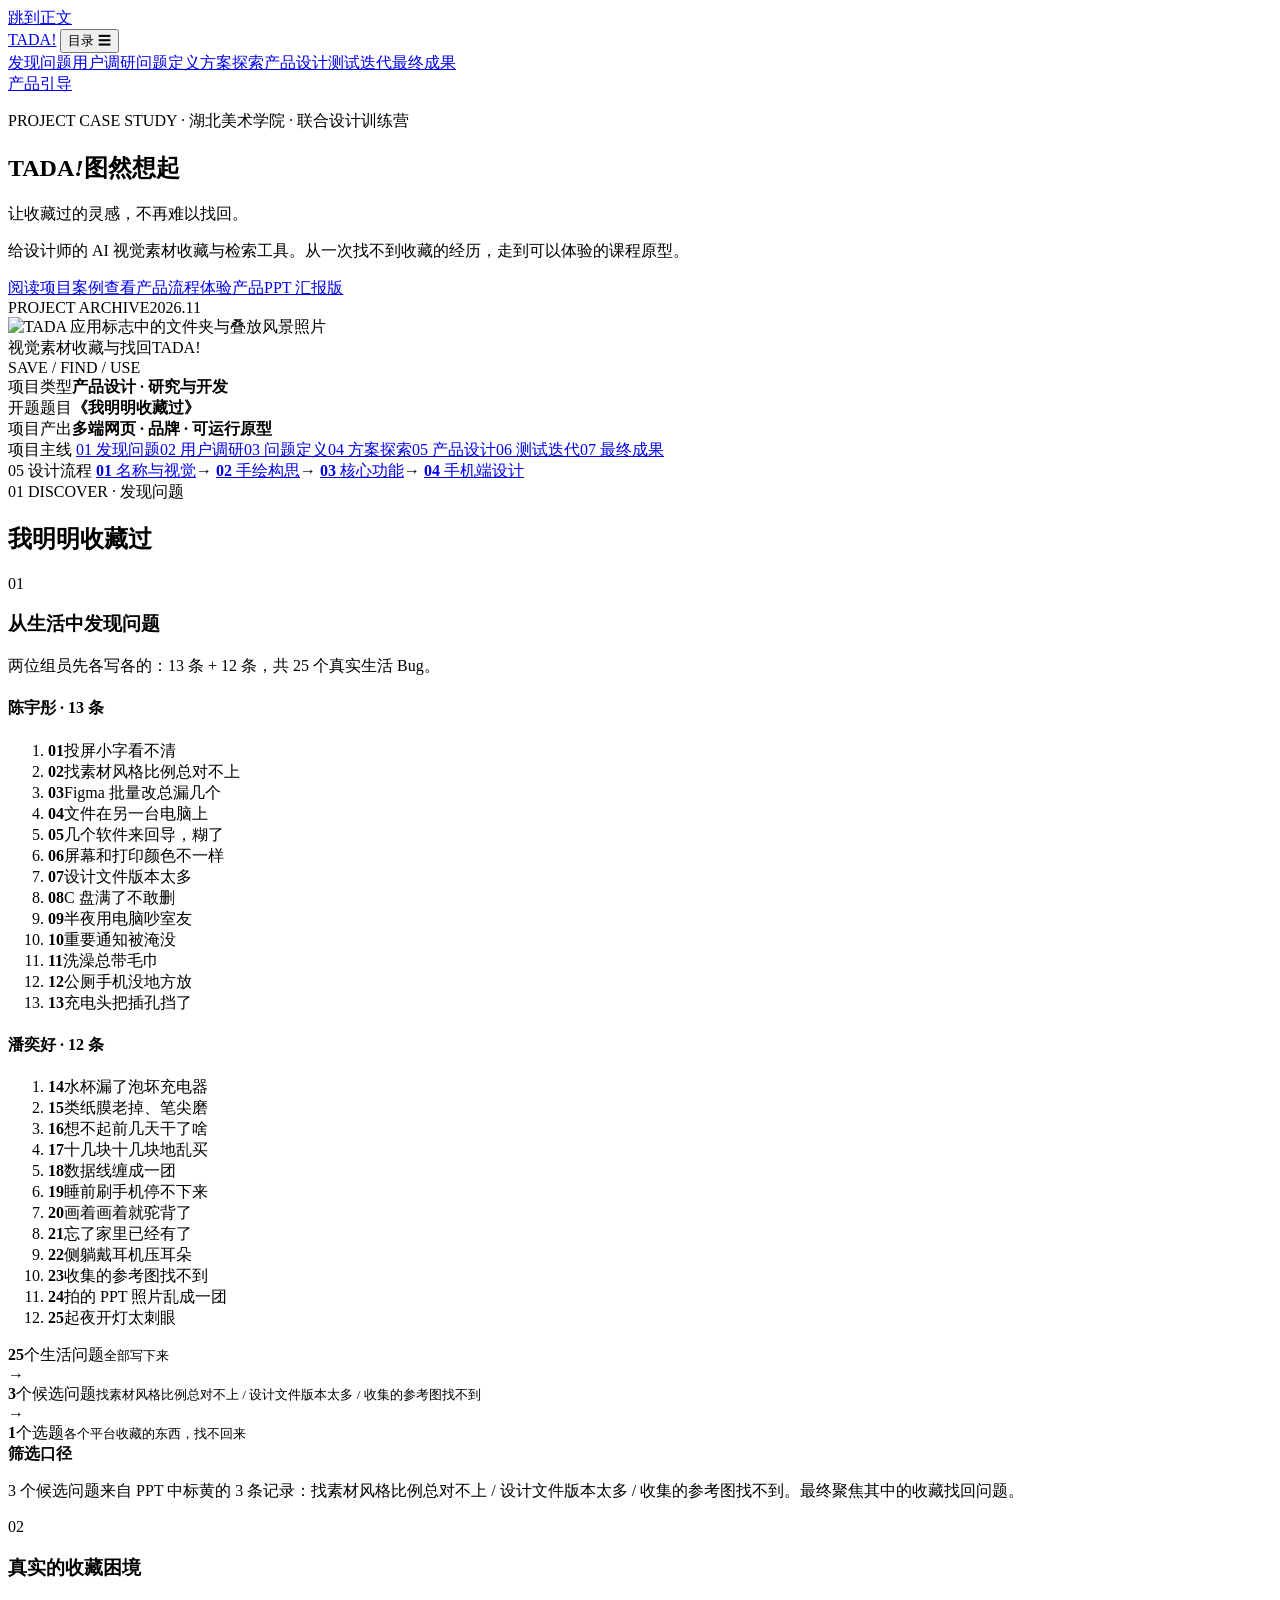
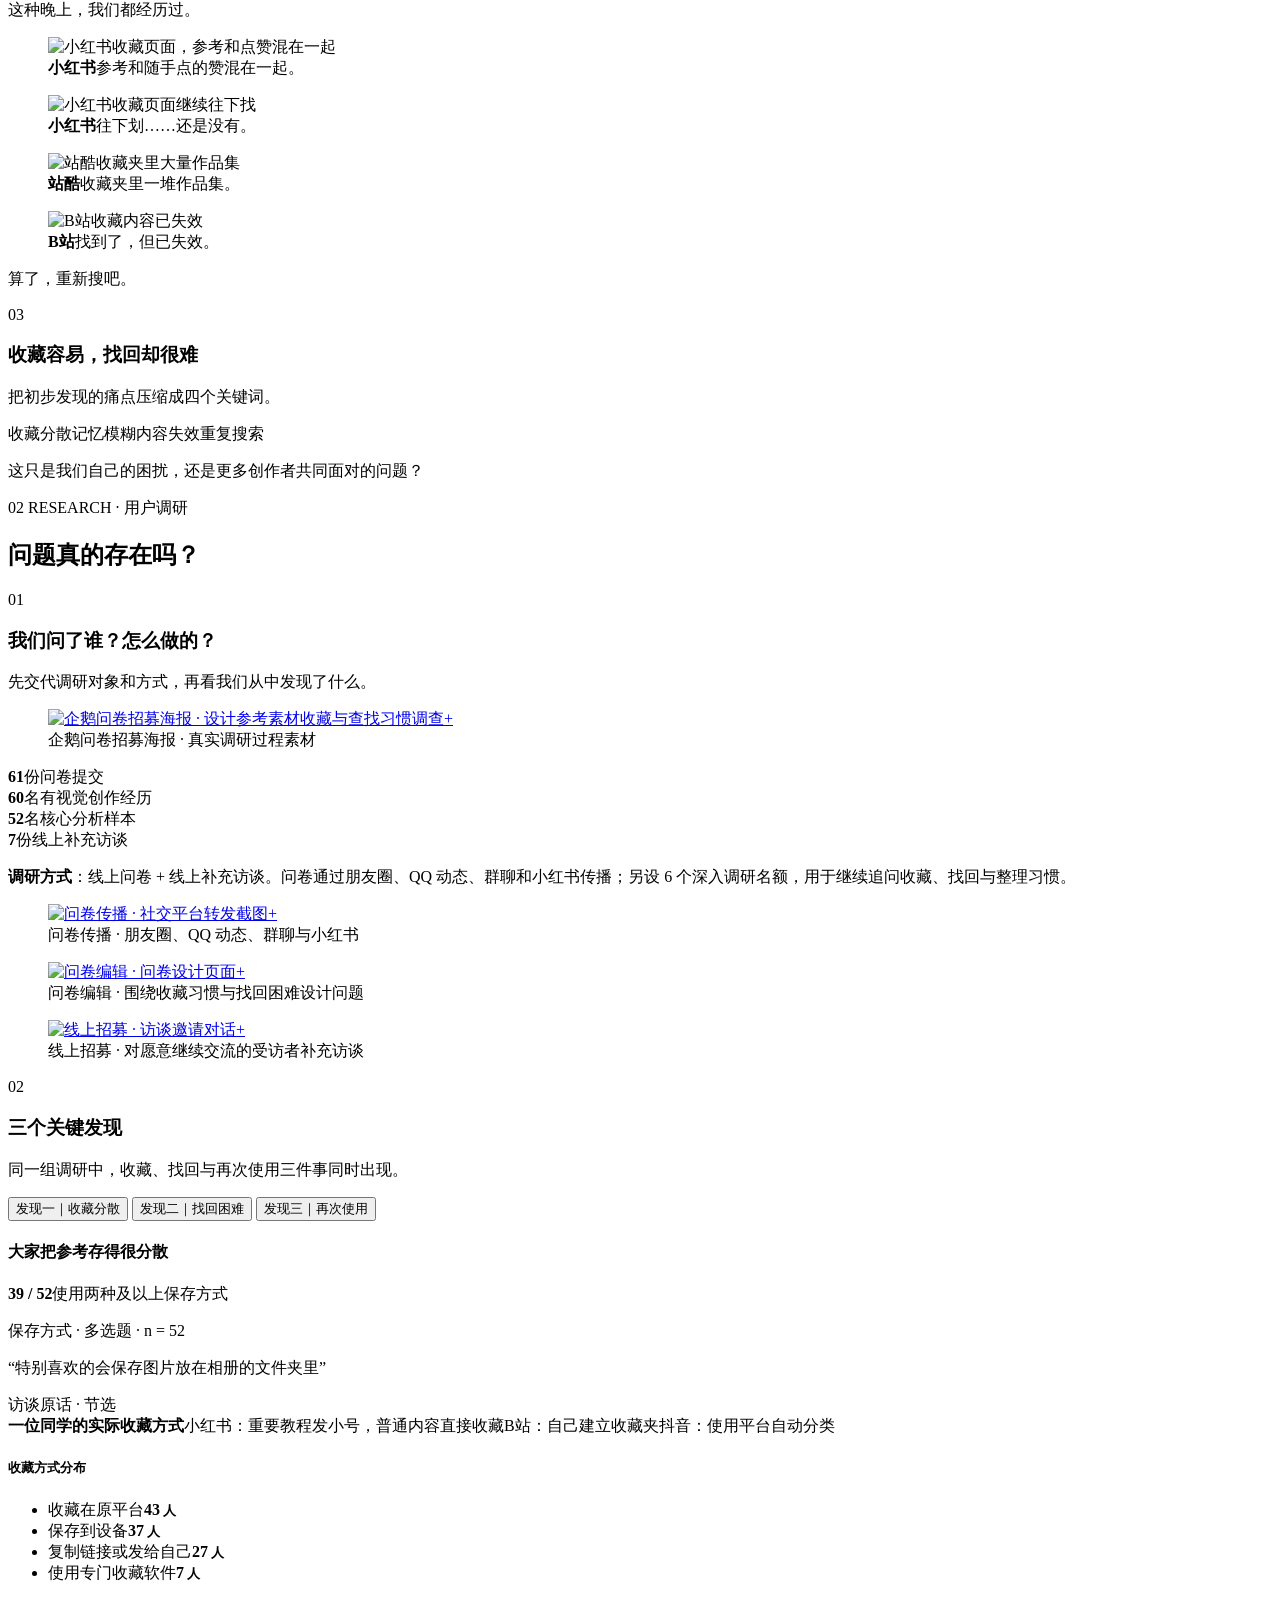
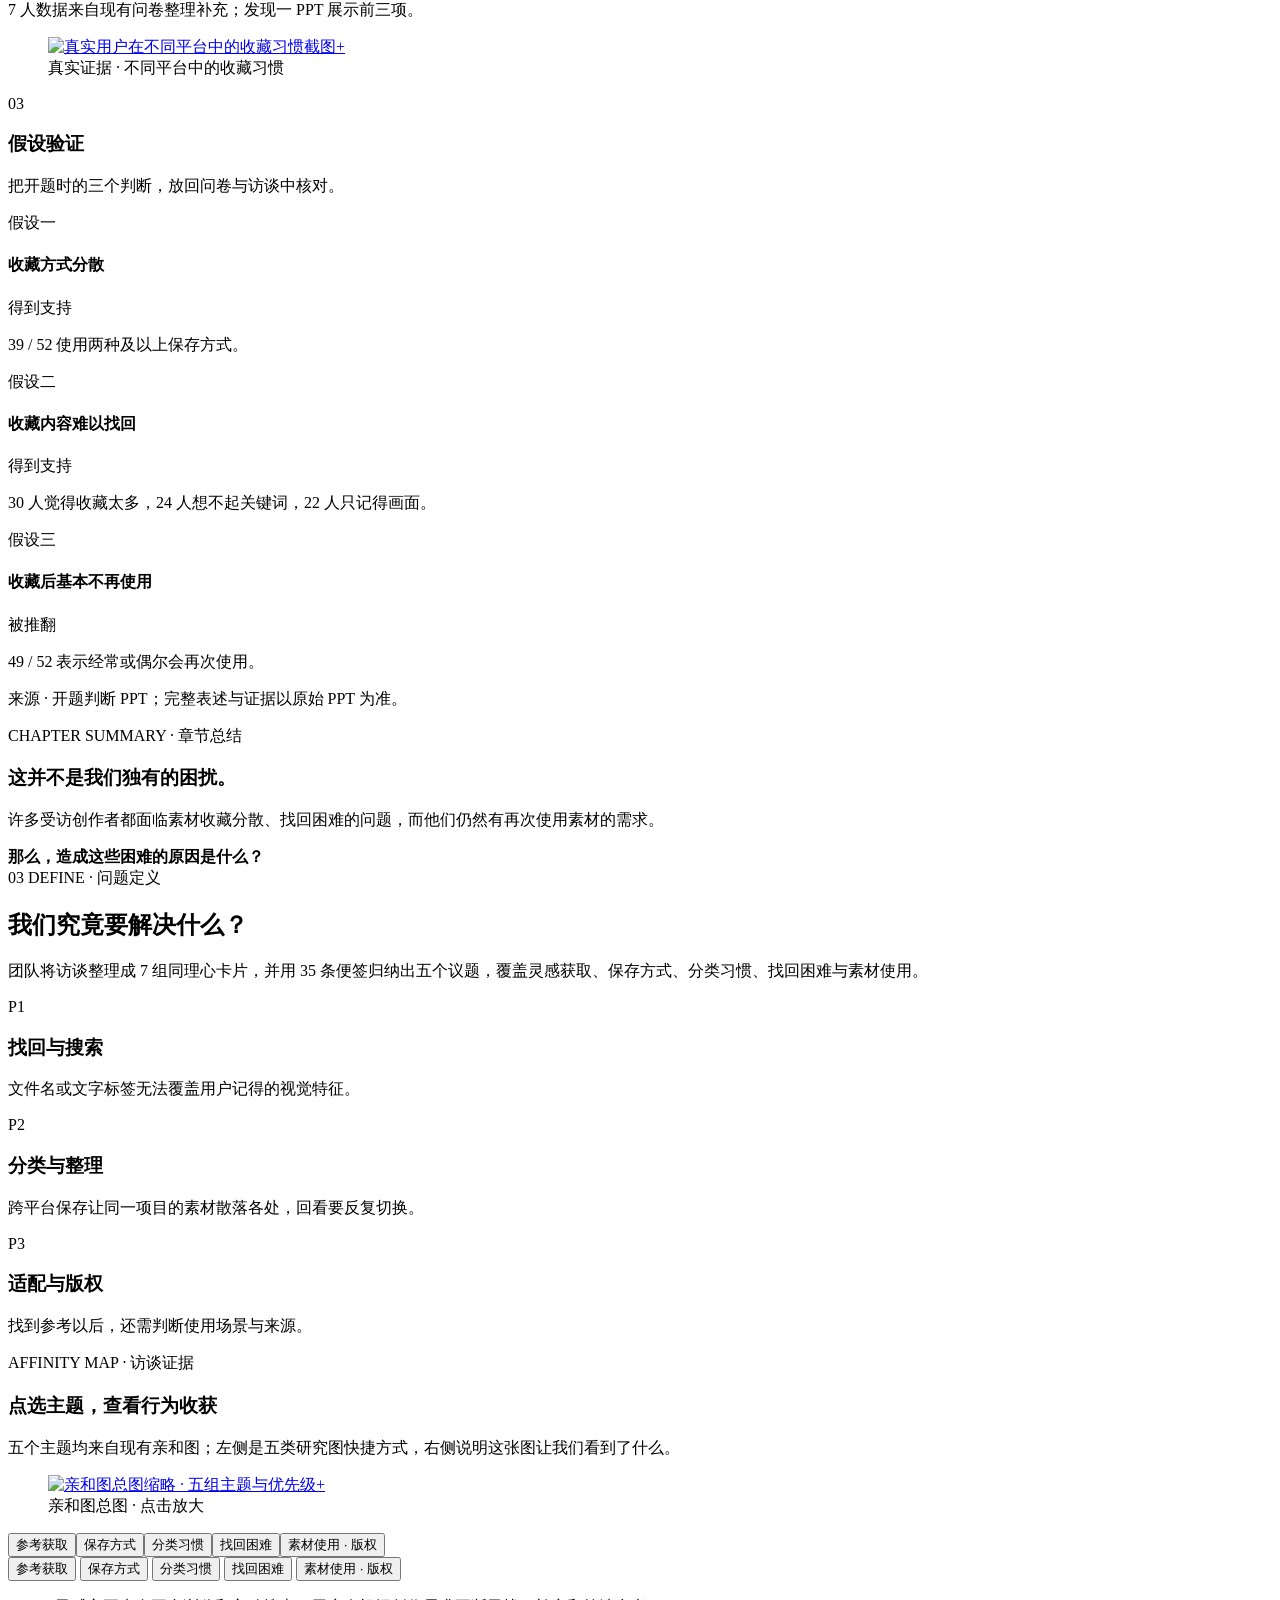
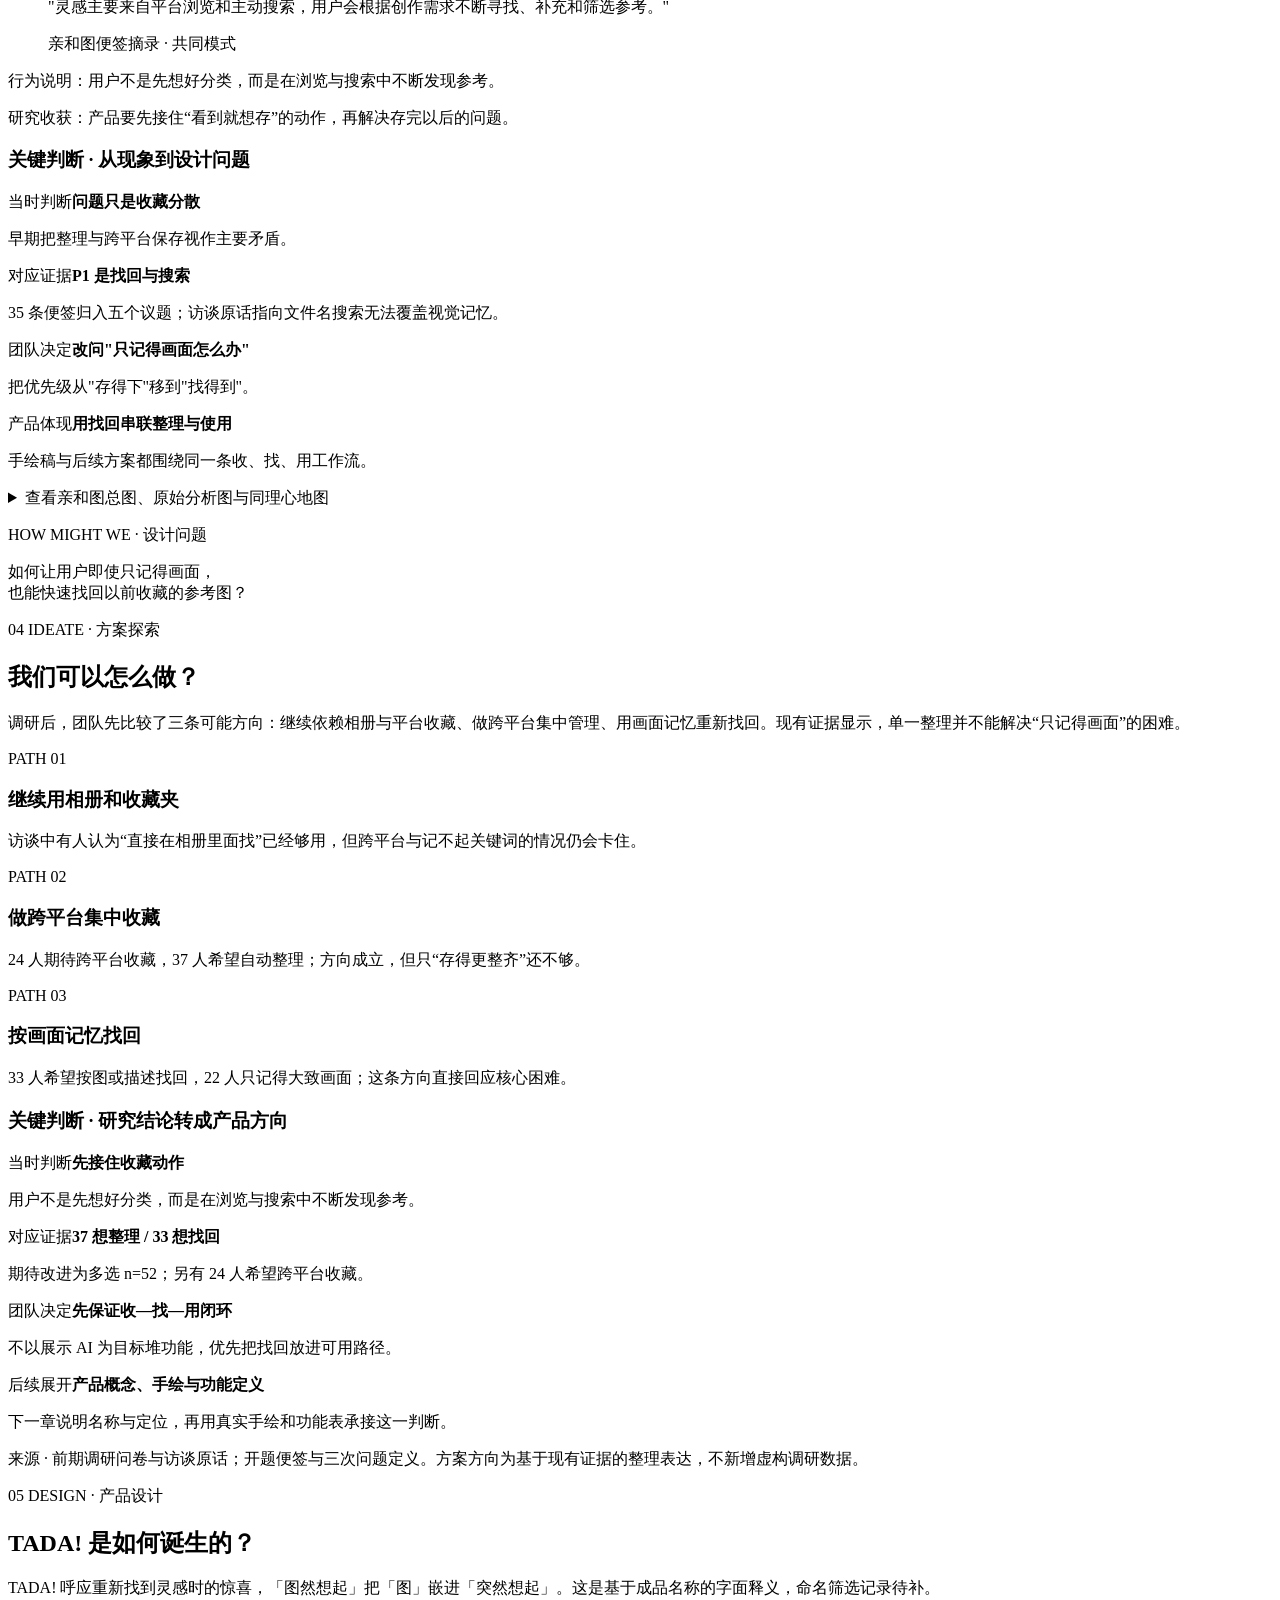
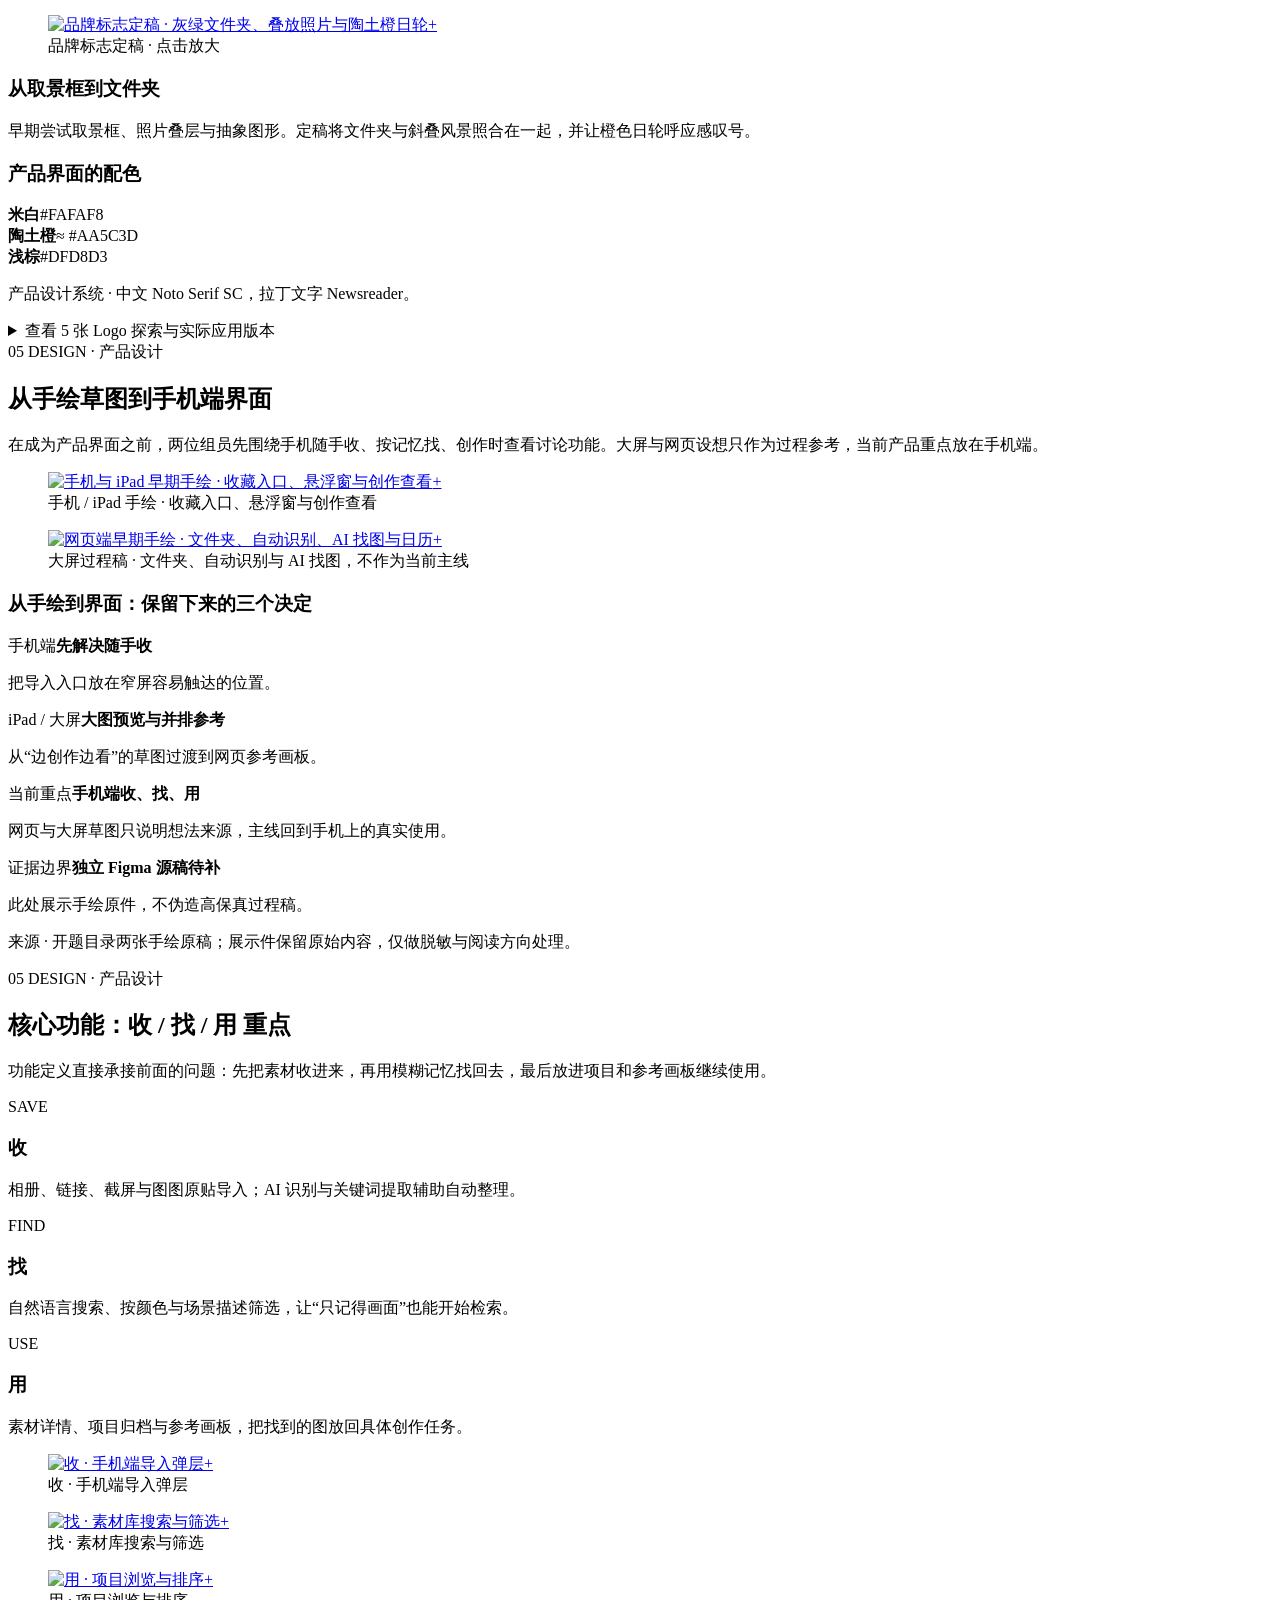
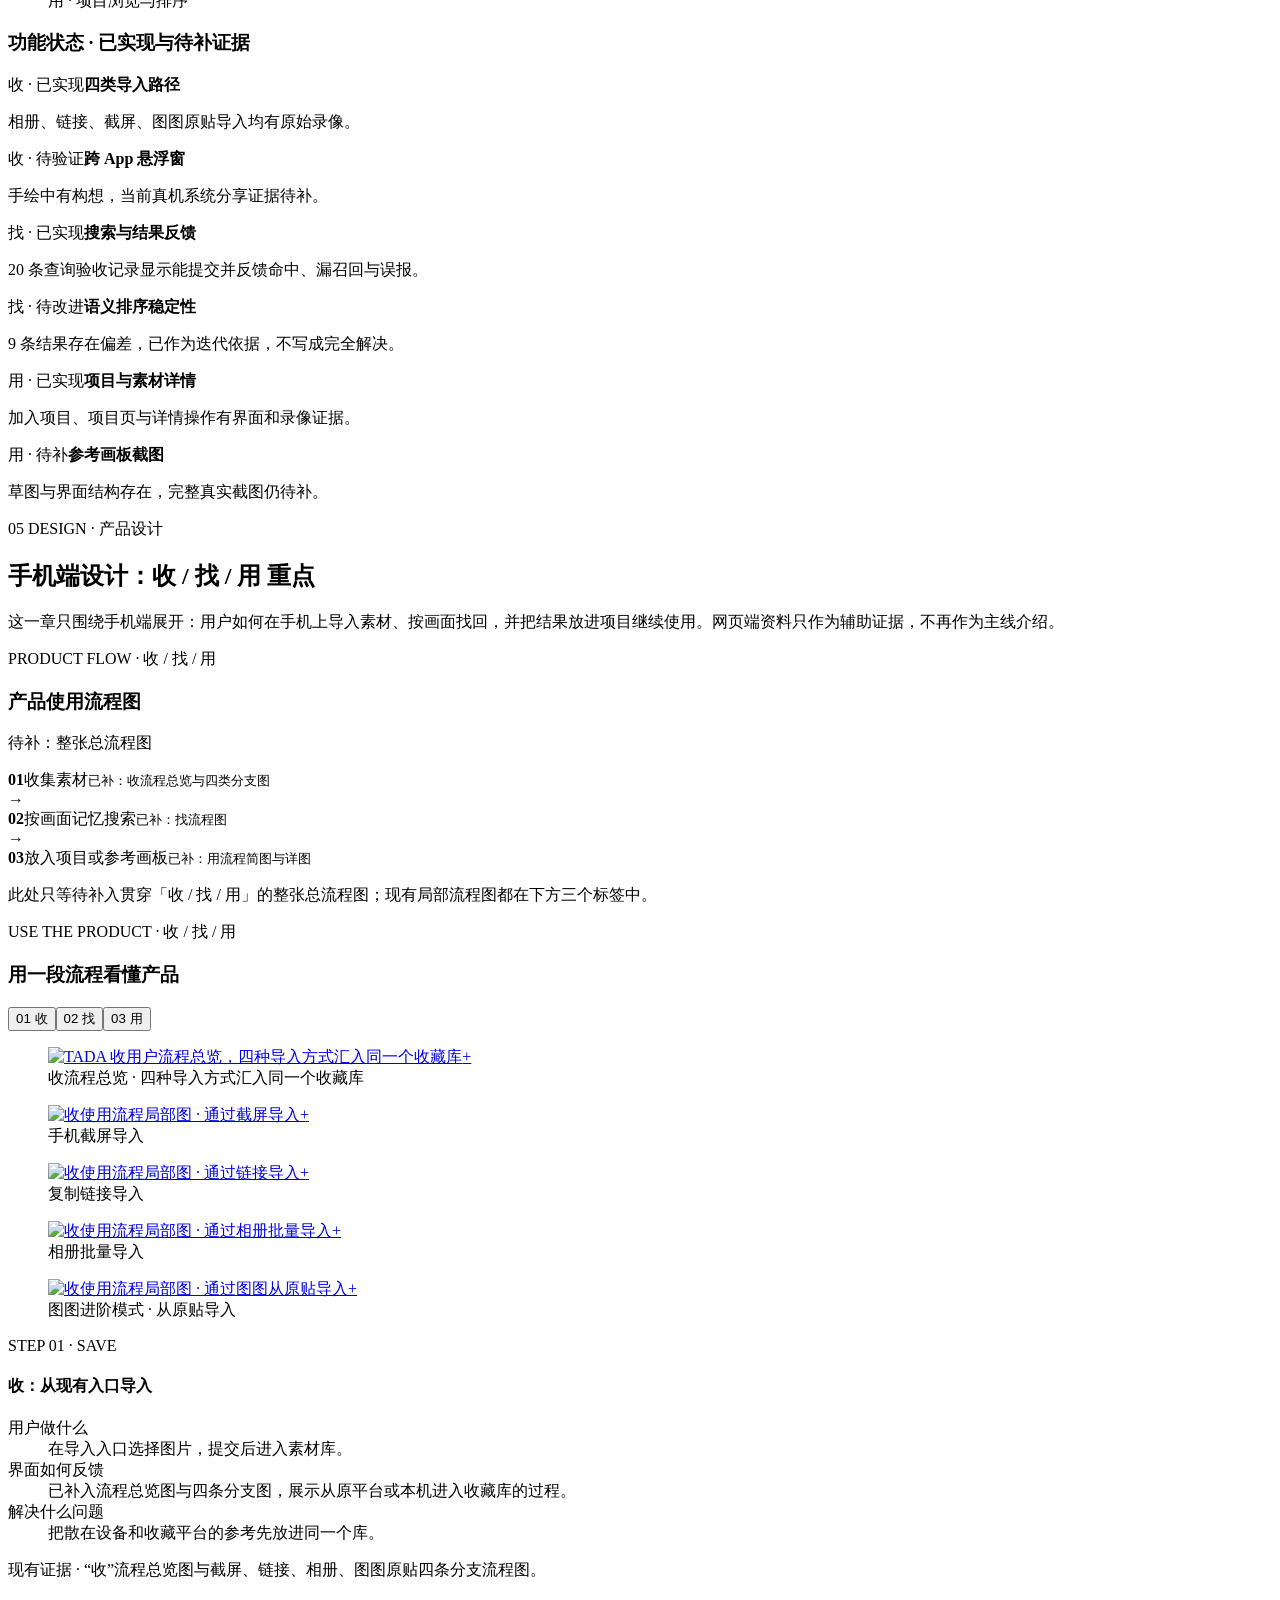
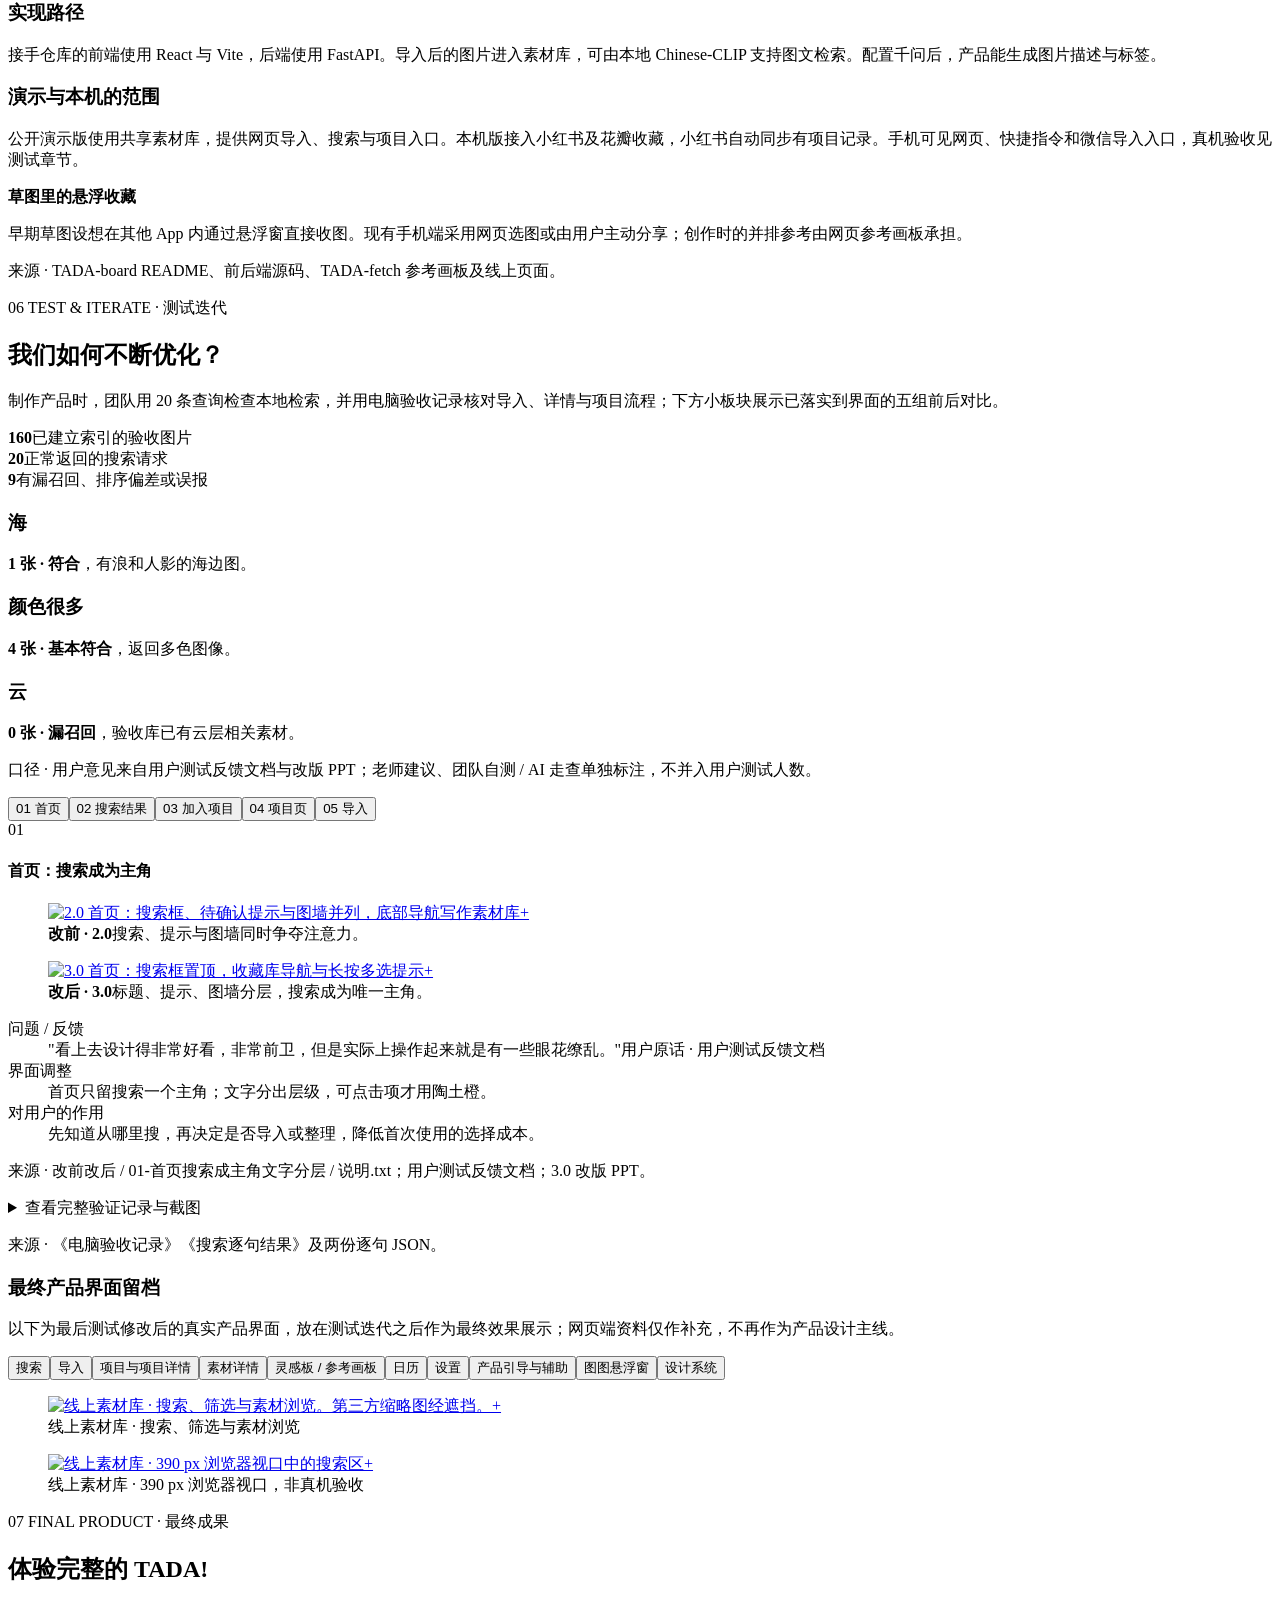
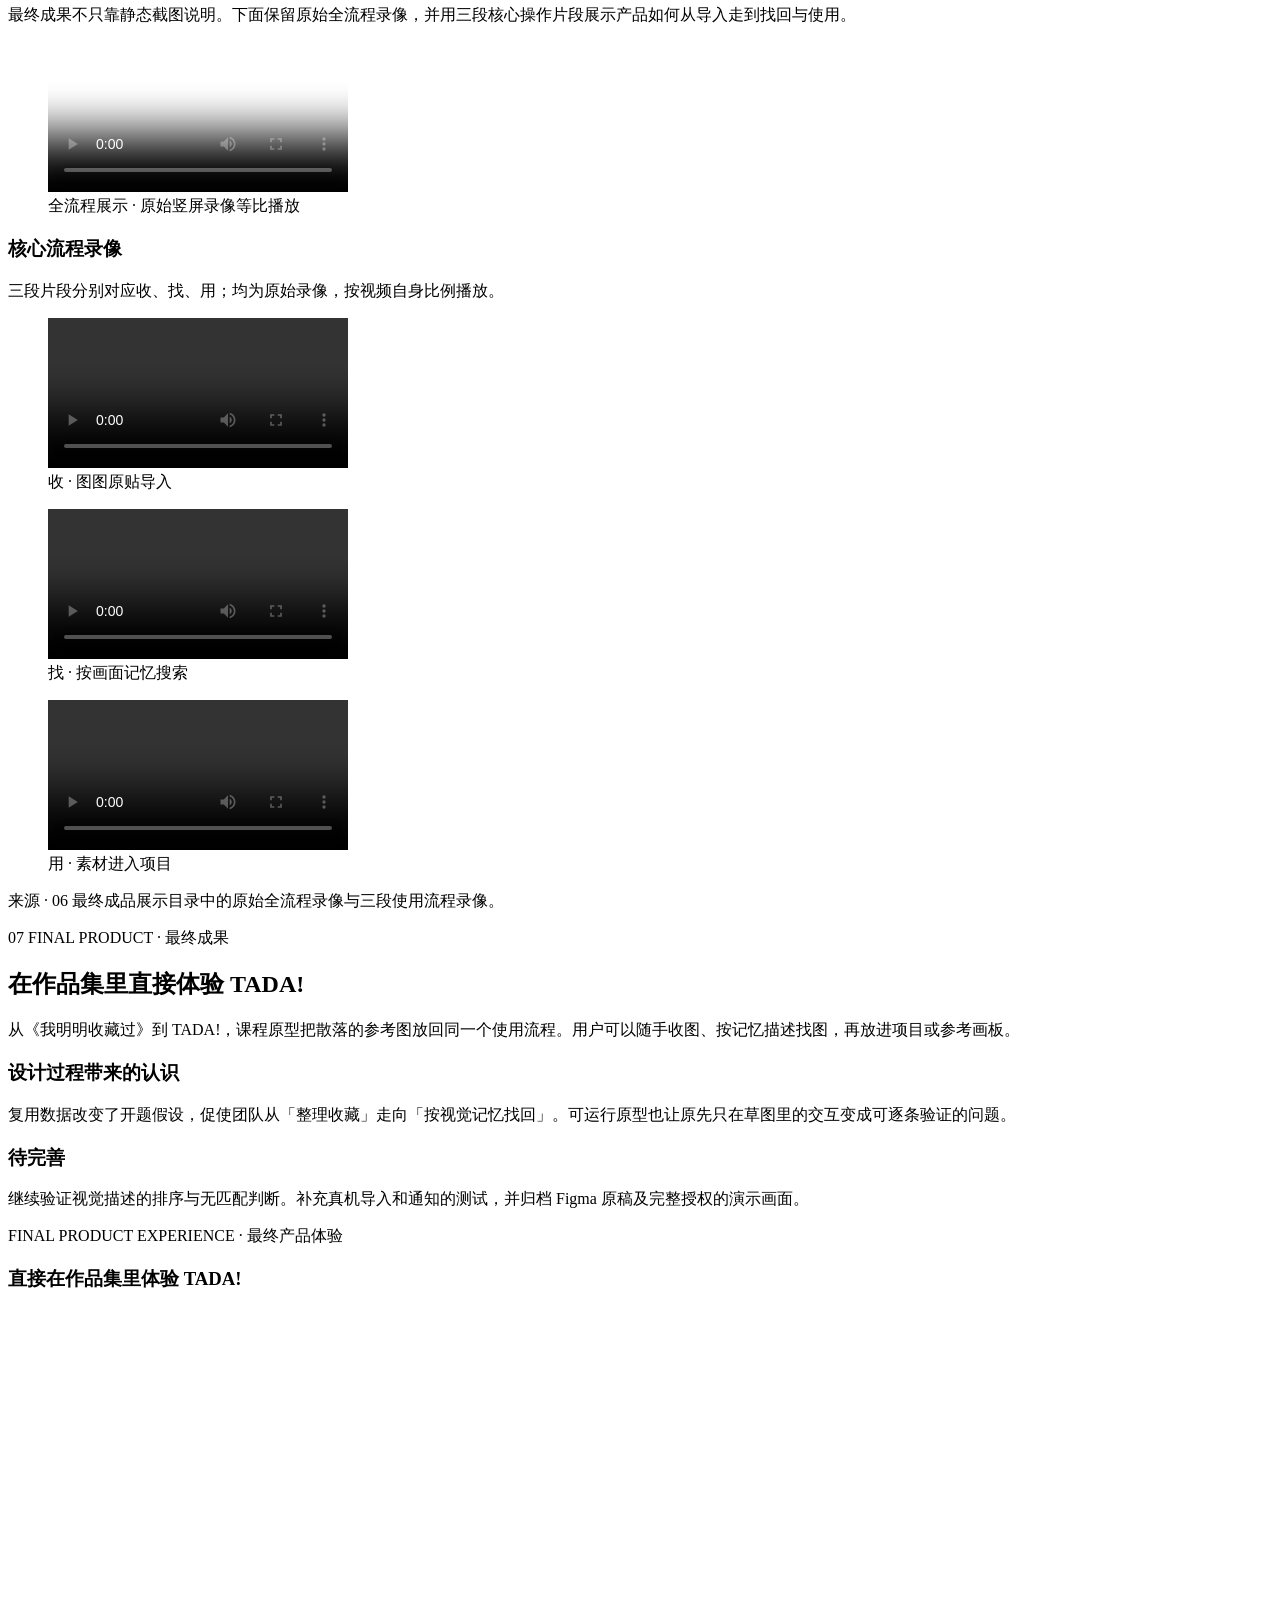
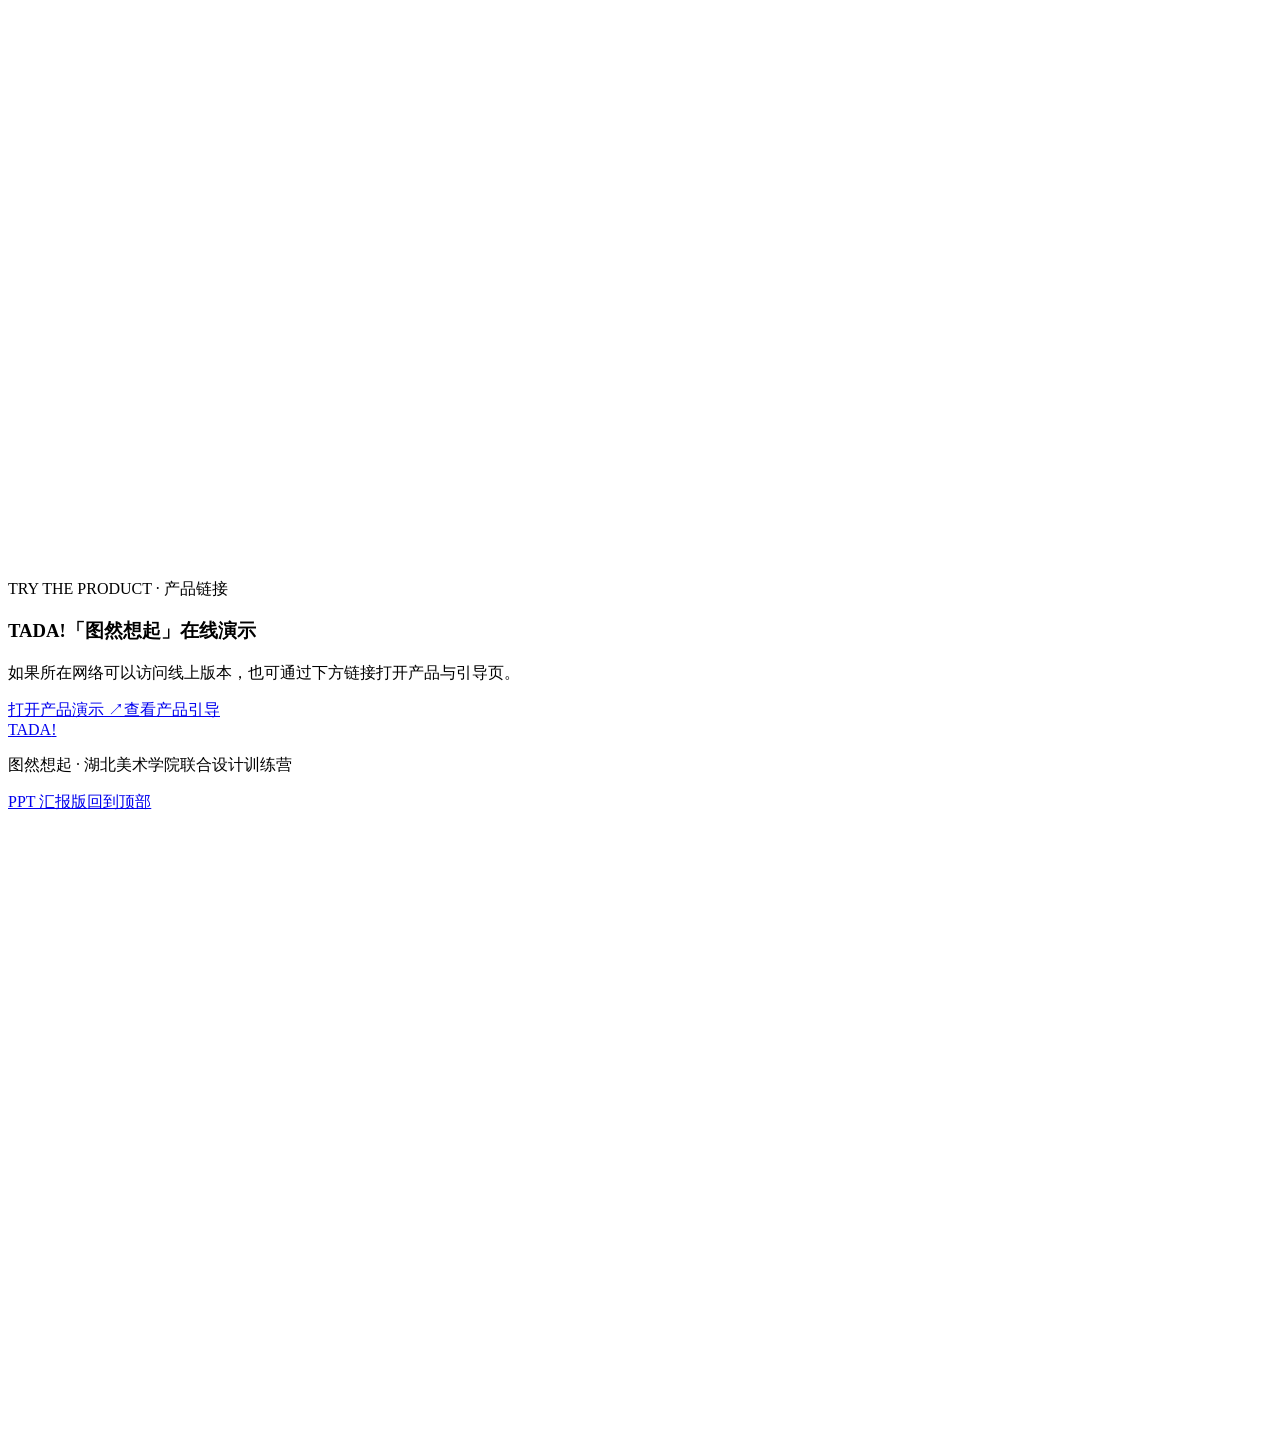
==== portfolio/index.html @ ae5650b1 "Add portfolio/index.html" ====
<!doctype html>
<html lang="zh-CN">
<head>
  <meta charset="utf-8">
  <meta name="viewport" content="width=device-width, initial-scale=1">
  <meta name="description" content="湖北美术学院联合设计训练营 TADA! 图然想起项目作品集。">
  <title>TADA! 图然想起 · 项目作品集</title>
  <link rel="icon" href="assets/design/brand-symbol.webp" type="image/webp">
  <link rel="stylesheet" href="style.css">
  <script src="app.js" defer></script>
</head>
<body id="top">
  <a class="skip" href="#main">跳到正文</a>
  <header class="site-header">
    <div class="header-inner">
      <a class="wordmark" href="#top" aria-label="TADA! 图然想起 首页">TADA<span>!</span></a>
      <button class="menu-button enhanced" aria-expanded="false" aria-controls="site-nav" type="button">目录 <span aria-hidden="true">☰</span></button>
      <nav class="site-nav" id="site-nav" aria-label="章节导航">
        <a href="#problem">发现问题</a><a href="#research">用户调研</a><a href="#definition">问题定义</a><a href="#solution">方案探索</a><a href="#brand">产品设计</a><a href="#testing">测试迭代</a><a href="#demo">最终成果</a>
      </nav>
      <a class="header-out" href="https://shoucang.165-22-254-236.sslip.io/intro" target="_blank" rel="noopener">产品引导</a>
    </div>
    <div class="read-progress" aria-hidden="true"></div>
  </header>
  <main id="main" tabindex="-1">
    <section class="hero wrap" aria-labelledby="hero-title">
      <div class="hero-copy">
        <p class="eyebrow"><span></span> PROJECT CASE STUDY · 湖北美术学院 · 联合设计训练营</p>
        <h1 id="hero-title"><span lang="en">TADA<i>!</i></span><span class="hero-zh">图然想起</span></h1>
        <p class="hero-line">让收藏过的灵感，不再难以找回。</p>
        <p class="hero-desc">给设计师的 AI 视觉素材收藏与检索工具。从一次找不到收藏的经历，走到可以体验的课程原型。</p>
        <div class="actions"><a class="button primary" href="#problem">阅读项目案例</a><a class="button outline" href="#implementation">查看产品流程</a><a class="button outline" href="#outcome">体验产品</a><a class="button outline" href="presentation.html">PPT 汇报版</a></div>
      </div>
      <div class="hero-art">
        <div class="art-top"><span>PROJECT ARCHIVE</span><span>2026.11</span></div>
        <div class="art-grid" aria-hidden="true"></div>
        <div class="print print-back" aria-hidden="true"></div>
        <div class="print print-front">
          <img src="assets/design/brand-symbol.webp" alt="TADA 应用标志中的文件夹与叠放风景照片" width="525" height="520" fetchpriority="high">
          <div class="print-caption"><span>视觉素材收藏与找回</span><span lang="en">TADA!</span></div>
        </div>
        <div class="art-bottom"><span lang="en">SAVE / FIND / USE</span></div>
      </div>
    </section>
    <div class="project-strip wrap" aria-label="项目概览">
      <div><span>项目类型</span><b>产品设计 · 研究与开发</b></div>
      <div><span>开题题目</span><b>《我明明收藏过》</b></div>
      <div><span>项目产出</span><b>多端网页 · 品牌 · <span class="keep-together">可运行原型</span></b></div>
    </div>
    <nav class="process-map wrap" aria-label="设计过程线索">
      <span>项目主线</span>
      <a href="#problem">01 发现问题</a><a href="#research">02 用户调研</a><a href="#definition">03 问题定义</a><a href="#solution">04 方案探索</a><a href="#brand">05 产品设计</a><a href="#testing">06 测试迭代</a><a href="#demo">07 最终成果</a>
    </nav>

    <nav class="design-subnav" id="design-subnav" aria-label="产品设计内部流程">
      <span class="design-subnav-title">05 设计流程</span>
      <a href="#brand" data-design-step="brand"><b>01</b> 名称与视觉</a><span class="design-arrow" aria-hidden="true">→</span>
      <a href="#sketches" data-design-step="sketches"><b>02</b> 手绘构思</a><span class="design-arrow" aria-hidden="true">→</span>
      <a href="#features" data-design-step="features" class="is-key"><b>03</b> 核心功能</a><span class="design-arrow" aria-hidden="true">→</span>
      <a href="#implementation" data-design-step="implementation" class="is-key"><b>04</b> 手机端设计</a>
    </nav>

    <section class="case-section wrap" id="problem">
      <header class="section-lead"><div class="chapter"><span>01</span> DISCOVER · 发现问题</div><h2>我明明收藏过</h2></header>

      <div class="problem-block">
        <div class="problem-block-head"><span>01</span><div><h3>从生活中发现问题</h3><p>两位组员先各写各的：13 条 + 12 条，共 25 个真实生活 Bug。</p></div></div>
        <div class="bug-note-groups">
          <div class="bug-note-column">
            <h4>陈宇彤 · 13 条</h4>
            <ol>
              <li><b>01</b><span>投屏小字看不清</span></li>
              <li class="is-marked"><b>02</b><span>找素材风格比例总对不上</span></li>
              <li><b>03</b><span>Figma 批量改总漏几个</span></li>
              <li><b>04</b><span>文件在另一台电脑上</span></li>
              <li><b>05</b><span>几个软件来回导，糊了</span></li>
              <li><b>06</b><span>屏幕和打印颜色不一样</span></li>
              <li class="is-marked"><b>07</b><span>设计文件版本太多</span></li>
              <li><b>08</b><span>C 盘满了不敢删</span></li>
              <li><b>09</b><span>半夜用电脑吵室友</span></li>
              <li><b>10</b><span>重要通知被淹没</span></li>
              <li><b>11</b><span>洗澡总带毛巾</span></li>
              <li><b>12</b><span>公厕手机没地方放</span></li>
              <li><b>13</b><span>充电头把插孔挡了</span></li>
            </ol>
          </div>
          <div class="bug-note-column">
            <h4>潘奕好 · 12 条</h4>
            <ol>
              <li><b>14</b><span>水杯漏了泡坏充电器</span></li>
              <li><b>15</b><span>类纸膜老掉、笔尖磨</span></li>
              <li><b>16</b><span>想不起前几天干了啥</span></li>
              <li><b>17</b><span>十几块十几块地乱买</span></li>
              <li><b>18</b><span>数据线缠成一团</span></li>
              <li><b>19</b><span>睡前刷手机停不下来</span></li>
              <li><b>20</b><span>画着画着就驼背了</span></li>
              <li><b>21</b><span>忘了家里已经有了</span></li>
              <li><b>22</b><span>侧躺戴耳机压耳朵</span></li>
              <li class="is-marked"><b>23</b><span>收集的参考图找不到</span></li>
              <li><b>24</b><span>拍的 PPT 照片乱成一团</span></li>
              <li><b>25</b><span>起夜开灯太刺眼</span></li>
            </ol>
          </div>
        </div>
        <div class="funnel-flow" role="img" aria-label="从25个生活问题，筛到3个候选问题，再聚焦1个选题">
          <div class="funnel-step"><b>25</b><span>个生活问题</span><small>全部写下来</small></div>
          <span class="funnel-arrow" aria-hidden="true">→</span>
          <div class="funnel-step"><b>3</b><span>个候选问题</span><small>找素材风格比例总对不上 / 设计文件版本太多 / 收集的参考图找不到</small></div>
          <span class="funnel-arrow" aria-hidden="true">→</span>
          <div class="funnel-step is-final"><b>1</b><span>个选题</span><small>各个平台收藏的东西，找不回来</small></div>
        </div>
        <div class="source-conflict"><b>筛选口径</b><p>3 个候选问题来自 PPT 中标黄的 3 条记录：找素材风格比例总对不上 / 设计文件版本太多 / 收集的参考图找不到。最终聚焦其中的收藏找回问题。</p></div>
      </div>

      <div class="problem-block">
        <div class="problem-block-head"><span>02</span><div><h3>真实的收藏困境</h3><p class="block-subtitle">这种晚上，我们都经历过。</p></div></div>
        <div class="app-shots">
          <figure><img src="assets/problem/xiaohongshu-1.jpg" decoding="async" alt="小红书收藏页面，参考和点赞混在一起"><figcaption><b>小红书</b><span>参考和随手点的赞混在一起。</span></figcaption></figure>
          <figure><img src="assets/problem/xiaohongshu-2.jpg" decoding="async" alt="小红书收藏页面继续往下找"><figcaption><b>小红书</b><span>往下划……还是没有。</span></figcaption></figure>
          <figure><img src="assets/problem/zcool.jpg" decoding="async" alt="站酷收藏夹里大量作品集"><figcaption><b>站酷</b><span>收藏夹里一堆作品集。</span></figcaption></figure>
          <figure><img src="assets/problem/bilibili.jpg" decoding="async" alt="B站收藏内容已失效"><figcaption><b>B站</b><span>找到了，但已失效。</span></figcaption></figure>
        </div>
        <p class="give-up-line">算了，重新搜吧。</p>
      </div>

      <div class="problem-block">
        <div class="problem-block-head"><span>03</span><div><h3>收藏容易，找回却很难</h3><p>把初步发现的痛点压缩成四个关键词。</p></div></div>
        <div class="pain-keywords"><span>收藏分散</span><span>记忆模糊</span><span>内容失效</span><span>重复搜索</span></div>
        <p class="problem-transition">这只是我们自己的困扰，还是更多创作者共同面对的问题？</p>
      </div>
    </section>
    <section class="band" id="research">
      <div class="case-section wrap research-chapter">
        <header class="section-lead"><div class="chapter"><span>02</span> RESEARCH · 用户调研</div><h2>问题真的存在吗？</h2></header>

        <div class="research-block">
          <div class="research-block-head"><span>01</span><div><h3>我们问了谁？怎么做的？</h3><p>先交代调研对象和方式，再看我们从中发现了什么。</p></div></div>
          <div class="research-method">
            <figure class="research-poster"><a class="zoom" href="assets/research/survey-recruitment-poster.jpg" data-gallery="research-method"><img src="assets/research/survey-recruitment-poster.jpg" decoding="async" alt="企鹅问卷招募海报 · 设计参考素材收藏与查找习惯调查"><span class="zoom-mark" aria-hidden="true">+</span></a><figcaption>企鹅问卷招募海报 · 真实调研过程素材</figcaption></figure>
            <div class="research-metrics">
              <div><b>61</b><span>份问卷提交</span></div>
              <div><b>60</b><span>名有视觉创作经历</span></div>
              <div><b>52</b><span>名核心分析样本</span></div>
              <div><b>7</b><span>份线上补充访谈</span></div>
            </div>
          </div>
          <p class="method-note"><b>调研方式</b>：线上问卷 + 线上补充访谈。问卷通过朋友圈、QQ 动态、群聊和小红书传播；另设 6 个深入调研名额，用于继续追问收藏、找回与整理习惯。</p>
          <div class="process-shots grid three">
            <figure class="evidence plate"><a class="zoom" href="assets/research/survey-spread.jpg" data-gallery="research-process"><img src="assets/research/survey-spread.jpg" decoding="async" alt="问卷传播 · 社交平台转发截图"><span class="zoom-mark" aria-hidden="true">+</span></a><figcaption>问卷传播 · 朋友圈、QQ 动态、群聊与小红书</figcaption></figure>
            <figure class="evidence plate"><a class="zoom" href="assets/research/survey-edit.jpg" data-gallery="research-process"><img src="assets/research/survey-edit.jpg" decoding="async" alt="问卷编辑 · 问卷设计页面"><span class="zoom-mark" aria-hidden="true">+</span></a><figcaption>问卷编辑 · 围绕收藏习惯与找回困难设计问题</figcaption></figure>
            <figure class="evidence plate"><a class="zoom" href="assets/research/online-recruitment.jpg" data-gallery="research-process"><img src="assets/research/online-recruitment.jpg" decoding="async" alt="线上招募 · 访谈邀请对话"><span class="zoom-mark" aria-hidden="true">+</span></a><figcaption>线上招募 · 对愿意继续交流的受访者补充访谈</figcaption></figure>
          </div>
        </div>

        <div class="research-block">
          <div class="research-block-head"><span>02</span><div><h3>三个关键发现</h3><p>同一组调研中，收藏、找回与再次使用三件事同时出现。</p></div></div>
          <div class="tabs enhanced finding-tabs" data-tabs="finding" aria-label="三个关键发现">
            <button type="button" data-tab="finding1" aria-selected="true">发现一｜收藏分散</button>
            <button type="button" data-tab="finding2">发现二｜找回困难</button>
            <button type="button" data-tab="finding3">发现三｜再次使用</button>
          </div>
          <div data-panels="finding" class="finding-panels">
            <section class="chart finding-panel" data-panel="finding1">
              <div class="finding-layout">
                <div class="finding-copy">
                  <h4>大家把参考存得很分散</h4>
                  <p class="finding-stat"><b>39 / 52</b><span>使用两种及以上保存方式</span></p>
                  <p class="source">保存方式 · 多选题 · n = 52</p>
                  <div class="quote-line"><p>“特别喜欢的会保存图片放在相册的文件夹里”</p><span>访谈原话 · 节选</span></div>
                  <div class="habit-list"><b>一位同学的实际收藏方式</b><span>小红书：重要教程发小号，普通内容直接收藏</span><span>B站：自己建立收藏夹</span><span>抖音：使用平台自动分类</span></div>
                </div>
                <div class="chart-card"><h5>收藏方式分布</h5><ul class="bars"><li><span>收藏在原平台</span><span class="bar" aria-hidden="true"><i style="--n:82.6923076923077%"></i></span><b>43<small> 人</small></b></li><li><span>保存到设备</span><span class="bar" aria-hidden="true"><i style="--n:71.15384615384616%"></i></span><b>37<small> 人</small></b></li><li><span>复制链接或发给自己</span><span class="bar" aria-hidden="true"><i style="--n:51.92307692307693%"></i></span><b>27<small> 人</small></b></li><li><span>使用专门收藏软件</span><span class="bar" aria-hidden="true"><i style="--n:13.461538461538462%"></i></span><b>7<small> 人</small></b></li></ul><p class="source">7 人数据来自现有问卷整理补充；发现一 PPT 展示前三项。</p></div>
              </div>
              <figure class="evidence finding-habit"><a class="zoom" href="assets/research/finding1-habits.jpg" data-gallery="finding"><img src="assets/research/finding1-habits.jpg" decoding="async" alt="真实用户在不同平台中的收藏习惯截图"><span class="zoom-mark" aria-hidden="true">+</span></a><figcaption>真实证据 · 不同平台中的收藏习惯</figcaption></figure>
            </section>
            <section class="chart finding-panel" data-panel="finding2">
              <div class="finding-layout">
                <div class="finding-copy">
                  <h4>“明明收藏过”，找起来还是麻烦</h4>
                  <p class="finding-stat"><b>46</b><span>人作答找回困难题 · 多选</span></p>
                  <p class="source">不是“有没有收藏”，而是收藏之后能不能找回来。</p>
                  <div class="quote-line"><p>“记忆里有这张参考，但没通过右上角文字搜索搜到，因为只有文件名信息”</p><span>访谈原话 · 节选</span></div>
                </div>
                <div class="chart-card"><h5>重新查找时遇到的问题</h5><ul class="bars"><li><span>收藏太多，不好翻</span><span class="bar" aria-hidden="true"><i style="--n:65.21739130434783%"></i></span><b>30<small> 人</small></b></li><li><span>想不起关键词</span><span class="bar" aria-hidden="true"><i style="--n:52.17391304347826%"></i></span><b>24<small> 人</small></b></li><li><span>只记得图片大概样子</span><span class="bar" aria-hidden="true"><i style="--n:47.82608695652174%"></i></span><b>22<small> 人</small></b></li><li><span>忘记存在哪里</span><span class="bar" aria-hidden="true"><i style="--n:43.47826086956522%"></i></span><b>20<small> 人</small></b></li><li><span>原内容或链接失效</span><span class="bar" aria-hidden="true"><i style="--n:23.91304347826087%"></i></span><b>11<small> 人</small></b></li></ul><p class="source">前四项来自发现二 PPT；链接失效 11 人来自现有问卷整理补充。</p></div>
              </div>
            </section>
            <section class="chart finding-panel" data-panel="finding3">
              <div class="finding-layout">
                <div class="finding-copy">
                  <h4>大家其实还会再次使用以前收藏的东西</h4>
                  <p class="finding-stat"><b>49 / 52</b><span>表示经常或偶尔会再次使用</span></p>
                  <p class="source">复用频率 · 单选题 · n = 52</p>
                  <div class="quote-line"><p>“前两三天找参考花太多时间了”</p><span>访谈原话 · 节选</span></div>
                  <div class="quote-line"><p>“希望保存的时候本地可以弹小窗选相册分类”</p><span>访谈原话 · 节选</span></div>
                </div>
                <div class="chart-card"><div class="finding-donut-row"><div class="donut" style="--pct:94.2%" role="img" aria-label="49/52 会再次使用"><span>49/52</span><small>会再次使用</small></div><ul class="mini-stats"><li><b>10</b><span>经常使用</span></li><li><b>39</b><span>偶尔使用</span></li><li><b>3</b><span>基本不再使用</span></li></ul></div><h5>期待的收藏体验改进</h5><ul class="bars"><li><span>自动整理和分类</span><span class="bar" aria-hidden="true"><i style="--n:71.15384615384616%"></i></span><b>37<small> 人</small></b></li><li><span>通过图片或描述找回</span><span class="bar" aria-hidden="true"><i style="--n:63.46153846153846%"></i></span><b>33<small> 人</small></b></li><li><span>更方便地保存不同平台内容</span><span class="bar" aria-hidden="true"><i style="--n:46.15384615384615%"></i></span><b>24<small> 人</small></b></li><li><span>创作时更方便查看和使用</span><span class="bar" aria-hidden="true"><i style="--n:44.230769230769226%"></i></span><b>23<small> 人</small></b></li></ul><p class="source">改进期待 · 多选题 · n = 52。此处只呈现用户期待，不直接等同已确定功能。</p></div>
              </div>
            </section>
          </div>
        </div>

        <div class="research-block">
          <div class="research-block-head"><span>03</span><div><h3>假设验证</h3><p>把开题时的三个判断，放回问卷与访谈中核对。</p></div></div>
          <div class="hypothesis-grid">
            <article><span>假设一</span><h4>收藏方式分散</h4><p class="status is-supported">得到支持</p><p>39 / 52 使用两种及以上保存方式。</p></article>
            <article><span>假设二</span><h4>收藏内容难以找回</h4><p class="status is-supported">得到支持</p><p>30 人觉得收藏太多，24 人想不起关键词，22 人只记得画面。</p></article>
            <article><span>假设三</span><h4>收藏后基本不再使用</h4><p class="status is-refuted">被推翻</p><p>49 / 52 表示经常或偶尔会再次使用。</p></article>
          </div>
          <p class="source">来源 · 开题判断 PPT；完整表述与证据以原始 PPT 为准。</p>
        </div>

        <div class="research-summary">
          <p class="eyebrow">CHAPTER SUMMARY · 章节总结</p>
          <h3>这并不是我们独有的困扰。</h3>
          <p>许多受访创作者都面临素材收藏分散、找回困难的问题，而他们仍然有再次使用素材的需求。</p>
          <strong>那么，造成这些困难的原因是什么？</strong>
        </div>
      </div>
    </section>
    <section class="case-section wrap" id="definition">
      <header class="section-lead"><div class="chapter"><span>03</span> DEFINE · 问题定义</div><h2>我们究竟要解决什么？</h2><p>团队将访谈整理成 7 组同理心卡片，并用 35 条便签归纳出五个议题，覆盖灵感获取、保存方式、分类习惯、找回困难与素材使用。</p></header>
      <div class="grid three priority">
        <div><span>P1</span><h3>找回与搜索</h3><p>文件名或文字标签无法覆盖用户记得的视觉特征。</p></div>
        <div><span>P2</span><h3>分类与整理</h3><p>跨平台保存让同一项目的素材散落各处，回看要反复切换。</p></div>
        <div><span>P3</span><h3>适配与版权</h3><p>找到参考以后，还需判断使用场景与来源。</p></div>
      </div>
      <div class="affinity-explorer">
        <div class="affinity-heading">
          <div><p class="eyebrow">AFFINITY MAP · 访谈证据</p><h3>点选主题，查看行为收获</h3><p>五个主题均来自现有亲和图；左侧是五类研究图快捷方式，右侧说明这张图让我们看到了什么。</p></div>
          <figure class="affinity-thumb"><a class="zoom" href="assets/research/affinity-map.webp" data-gallery="affinity-overview"><img src="assets/research/affinity-map.webp" decoding="async" alt="亲和图总图缩略 · 五组主题与优先级"><span class="zoom-mark" aria-hidden="true">+</span></a><figcaption>亲和图总图 · 点击放大</figcaption></figure>
        </div>
        <div class="tabs enhanced" data-tabs="affinity" aria-label="亲和图主题"><button type="button" data-tab="source">参考获取</button><button type="button" data-tab="save">保存方式</button><button type="button" data-tab="organize">分类习惯</button><button type="button" data-tab="find">找回困难</button><button type="button" data-tab="use">素材使用 · 版权</button></div>
        <div class="affinity-workspace">
          <div class="affinity-shortcuts" aria-label="五类研究图快捷方式">
            <button type="button" data-affinity-shortcut="source" class="is-active" style="--pos:0% 50%"><img src="assets/research/affinity-themes.webp" alt=""><span>参考获取</span></button>
            <button type="button" data-affinity-shortcut="save" style="--pos:25% 50%"><img src="assets/research/affinity-themes.webp" alt=""><span>保存方式</span></button>
            <button type="button" data-affinity-shortcut="organize" style="--pos:50% 50%"><img src="assets/research/affinity-themes.webp" alt=""><span>分类习惯</span></button>
            <button type="button" data-affinity-shortcut="find" style="--pos:75% 50%"><img src="assets/research/affinity-themes.webp" alt=""><span>找回困难</span></button>
            <button type="button" data-affinity-shortcut="use" style="--pos:100% 50%"><img src="assets/research/affinity-themes.webp" alt=""><span>素材使用 · 版权</span></button>
          </div>
          <div data-panels="affinity">
            <section class="affinity-panel" data-panel="source"><div class="affinity-text"><blockquote class="affinity-quote"><p>"灵感主要来自平台浏览和主动搜索，用户会根据创作需求不断寻找、补充和筛选参考。"</p><footer>亲和图便签摘录 · 共同模式</footer></blockquote><p class="affinity-read">行为说明：用户不是先想好分类，而是在浏览与搜索中不断发现参考。</p><p class="affinity-judgment">研究收获：产品要先接住“看到就想存”的动作，再解决存完以后的问题。</p></div></section>
            <section class="affinity-panel" data-panel="save"><div class="affinity-text"><blockquote class="affinity-quote"><p>"现在这样就挺好，直接在相册里面找。"</p><footer>代表性访谈原话 · 匿名摘录</footer></blockquote><p class="affinity-read">行为说明：相册和文件夹仍是多数用户熟悉的保存位置。</p><p class="affinity-judgment">研究收获：导入要顺着现有习惯，而不是要求用户先重建一套分类。</p></div></section>
            <section class="affinity-panel" data-panel="organize"><div class="affinity-text"><blockquote class="affinity-quote"><p>"希望保存的时候本地可以弹小窗选相册分类"</p><footer>代表性访谈原话 · 匿名摘录</footer></blockquote><p class="affinity-read">行为说明：用户会整理，但希望在保存当下用很轻的动作完成。</p><p class="affinity-judgment">研究收获：分类适合放进保存流程，项目页再保留自动与手动两类。</p></div></section>
            <section class="affinity-panel" data-panel="find"><div class="affinity-text"><blockquote class="affinity-quote"><p>"记忆里有这张参考但没通过右上角文字搜索搜到，因为只有文件名信息"</p><footer>代表性访谈原话 · 匿名摘录</footer></blockquote><p class="affinity-read">行为说明：找回时依靠的不是文件名，而是画面、颜色和场景。</p><p class="affinity-judgment">研究收获：把按画面或颜色描述找回放到产品主路径。</p></div></section>
            <section class="affinity-panel" data-panel="use"><div class="affinity-text"><blockquote class="affinity-quote"><p>"没有，因为风格差异太大。"</p><footer>代表性访谈原话 · 匿名摘录</footer></blockquote><p class="affinity-read">行为说明：找得到之后，用户还要判断能否用于当前创作与来源是否合适。</p><p class="affinity-judgment">研究收获：素材详情保留场景、风格与来源判断，项目与画板承接后续使用。</p></div></section>
          </div>
        </div>
      </div>
      <div class="decision-card">
        <h3>关键判断 · 从现象到设计问题</h3>
        <div class="decision-grid">
          <div><span>当时判断</span><b>问题只是收藏分散</b><p>早期把整理与跨平台保存视作主要矛盾。</p></div>
          <div><span>对应证据</span><b>P1 是找回与搜索</b><p>35 条便签归入五个议题；访谈原话指向文件名搜索无法覆盖视觉记忆。</p></div>
          <div><span>团队决定</span><b>改问"只记得画面怎么办"</b><p>把优先级从"存得下"移到"找得到"。</p></div>
          <div><span>产品体现</span><b>用找回串联整理与使用</b><p>手绘稿与后续方案都围绕同一条收、找、用工作流。</p></div>
        </div>
      </div>
      <details class="expand">
        <summary>查看亲和图总图、原始分析图与同理心地图</summary>
        <div class="grid two">
          <figure class="evidence plate"><a class="zoom" href="assets/research/affinity-map.webp" data-gallery="definition"><img src="assets/research/affinity-map.webp" decoding="async" alt="亲和图 · 五组议题与优先级"><span class="zoom-mark" aria-hidden="true">+</span></a><figcaption>亲和图 · 五组议题与优先级</figcaption></figure>
          <figure class="evidence plate"><a class="zoom" href="assets/research/affinity-evidence.webp" data-gallery="definition"><img src="assets/research/affinity-evidence.webp" decoding="async" alt="亲和图局部 · 原始访谈便签"><span class="zoom-mark" aria-hidden="true">+</span></a><figcaption>亲和图局部 · 原始访谈便签</figcaption></figure>
          <figure class="evidence plate"><a class="zoom" href="assets/research/affinity-themes.webp" data-gallery="definition"><img src="assets/research/affinity-themes.webp" decoding="async" alt="亲和图局部 · 归纳主题与优先级"><span class="zoom-mark" aria-hidden="true">+</span></a><figcaption>亲和图局部 · 归纳主题与优先级</figcaption></figure>
          <figure class="evidence plate"><a class="zoom" href="assets/research/journey-map.webp" data-gallery="definition"><img src="assets/research/journey-map.webp" decoding="async" alt="原档用户旅程 · 招新海报的典型场景"><span class="zoom-mark" aria-hidden="true">+</span></a><figcaption>原档用户旅程 · 招新海报的典型场景</figcaption></figure>
          <figure class="evidence plate"><a class="zoom" href="assets/research/persona.webp" data-gallery="definition"><img src="assets/research/persona.webp" decoding="async" alt="原档综合画像 · 小林"><span class="zoom-mark" aria-hidden="true">+</span></a><figcaption>原档综合画像 · 小林</figcaption></figure>
          <figure class="evidence plate"><a class="zoom" href="assets/research/question-evolution.webp" data-gallery="definition"><img src="assets/research/question-evolution.webp" decoding="async" alt="三次问题定义 · 从现象到设计问题"><span class="zoom-mark" aria-hidden="true">+</span></a><figcaption>三次问题定义 · 从现象到设计问题</figcaption></figure>
          <figure class="evidence plate"><a class="zoom" href="assets/research/empathy-01.webp" data-gallery="definition"><img src="assets/research/empathy-01.webp" decoding="async" alt="同理心卡片 · 访谈材料 1"><span class="zoom-mark" aria-hidden="true">+</span></a><figcaption>同理心卡片 · 访谈材料 1</figcaption></figure><figure class="evidence plate"><a class="zoom" href="assets/research/empathy-02.webp" data-gallery="definition"><img src="assets/research/empathy-02.webp" decoding="async" alt="同理心卡片 · 访谈材料 2"><span class="zoom-mark" aria-hidden="true">+</span></a><figcaption>同理心卡片 · 访谈材料 2</figcaption></figure><figure class="evidence plate"><a class="zoom" href="assets/research/empathy-03.webp" data-gallery="definition"><img src="assets/research/empathy-03.webp" decoding="async" alt="同理心卡片 · 访谈材料 3"><span class="zoom-mark" aria-hidden="true">+</span></a><figcaption>同理心卡片 · 访谈材料 3</figcaption></figure><figure class="evidence plate"><a class="zoom" href="assets/research/empathy-04.webp" data-gallery="definition"><img src="assets/research/empathy-04.webp" decoding="async" alt="同理心卡片 · 访谈材料 4"><span class="zoom-mark" aria-hidden="true">+</span></a><figcaption>同理心卡片 · 访谈材料 4</figcaption></figure><figure class="evidence plate"><a class="zoom" href="assets/research/empathy-05.webp" data-gallery="definition"><img src="assets/research/empathy-05.webp" decoding="async" alt="同理心卡片 · 访谈材料 5"><span class="zoom-mark" aria-hidden="true">+</span></a><figcaption>同理心卡片 · 访谈材料 5</figcaption></figure><figure class="evidence plate"><a class="zoom" href="assets/research/empathy-06.webp" data-gallery="definition"><img src="assets/research/empathy-06.webp" decoding="async" alt="同理心卡片 · 访谈材料 6"><span class="zoom-mark" aria-hidden="true">+</span></a><figcaption>同理心卡片 · 访谈材料 6</figcaption></figure><figure class="evidence plate"><a class="zoom" href="assets/research/empathy-07.webp" data-gallery="definition"><img src="assets/research/empathy-07.webp" decoding="async" alt="同理心卡片 · 访谈材料 7"><span class="zoom-mark" aria-hidden="true">+</span></a><figcaption>同理心卡片 · 访谈材料 7</figcaption></figure>
        </div>
      </details>
      <aside class="hmw">
        <p class="eyebrow">HOW MIGHT WE · 设计问题</p>
        <p>如何让用户即使只记得画面，<br>也能快速找回以前收藏的参考图？</p>
      </aside>
    </section>

    <section class="case-section wrap lined" id="solution">
      <header class="section-lead"><div class="chapter"><span>04</span> IDEATE · 方案探索</div><h2>我们可以怎么做？</h2><p>调研后，团队先比较了三条可能方向：继续依赖相册与平台收藏、做跨平台集中管理、用画面记忆重新找回。现有证据显示，单一整理并不能解决“只记得画面”的困难。</p></header>
      <div class="grid three flow">
        <article><span lang="en">PATH 01</span><h3>继续用相册和收藏夹</h3><p>访谈中有人认为“直接在相册里面找”已经够用，但跨平台与记不起关键词的情况仍会卡住。</p></article>
        <article><span lang="en">PATH 02</span><h3>做跨平台集中收藏</h3><p>24 人期待跨平台收藏，37 人希望自动整理；方向成立，但只“存得更整齐”还不够。</p></article>
        <article><span lang="en">PATH 03</span><h3>按画面记忆找回</h3><p>33 人希望按图或描述找回，22 人只记得大致画面；这条方向直接回应核心困难。</p></article>
      </div>
      <div class="decision-card solution-detail">
        <h3>关键判断 · 研究结论转成产品方向</h3>
        <div class="decision-grid">
          <div><span>当时判断</span><b>先接住收藏动作</b><p>用户不是先想好分类，而是在浏览与搜索中不断发现参考。</p></div>
          <div><span>对应证据</span><b>37 想整理 / 33 想找回</b><p>期待改进为多选 n=52；另有 24 人希望跨平台收藏。</p></div>
          <div><span>团队决定</span><b>先保证收—找—用闭环</b><p>不以展示 AI 为目标堆功能，优先把找回放进可用路径。</p></div>
          <div><span>后续展开</span><b>产品概念、手绘与功能定义</b><p>下一章说明名称与定位，再用真实手绘和功能表承接这一判断。</p></div>
        </div>
      </div>
      <p class="source">来源 · 前期调研问卷与访谈原话；开题便签与三次问题定义。方案方向为基于现有证据的整理表达，不新增虚构调研数据。</p>
    </section>

    <section class="band brand-band" id="brand">
      <div class="case-section wrap">
        <header class="section-lead"><div class="chapter"><span>05</span> DESIGN · 产品设计</div><h2>TADA! 是如何诞生的？</h2><p>TADA! 呼应重新找到灵感时的惊喜，「图然想起」把「图」嵌进「突然想起」。这是基于成品名称的字面释义，命名筛选记录待补。</p></header>
        <div class="brand-compact">
          <figure class="evidence logo-display"><a class="zoom" href="assets/design/logo-approved.webp" data-gallery="brand"><img src="assets/design/logo-approved.webp" decoding="async" alt="品牌标志定稿 · 灰绿文件夹、叠放照片与陶土橙日轮"><span class="zoom-mark" aria-hidden="true">+</span></a><figcaption>品牌标志定稿 · 点击放大</figcaption></figure>
          <div class="brand-detail">
            <div><h3>从取景框到文件夹</h3><p>早期尝试取景框、照片叠层与抽象图形。定稿将文件夹与斜叠风景照合在一起，并让橙色日轮呼应感叹号。</p></div>
            <div><h3>产品界面的配色</h3>
              <div class="swatches">
                <div><i style="--swatch:#fafaf8"></i><b>米白</b><span>#FAFAF8</span></div>
                <div><i style="--swatch:#aa5c3d"></i><b>陶土橙</b><span>≈ #AA5C3D</span></div>
                <div><i style="--swatch:#dfd8d3"></i><b>浅棕</b><span>#DFD8D3</span></div>
              </div>
              <p class="source">产品设计系统 · 中文 Noto Serif SC，拉丁文字 Newsreader。</p>
            </div>
          </div>
        </div>
        <details class="expand">
          <summary>查看 5 张 Logo 探索与实际应用版本</summary>
          <div class="grid three">
            <figure class="evidence plate"><a class="zoom" href="assets/design/logo-study-1.webp" data-gallery="brand"><img src="assets/design/logo-study-1.webp" decoding="async" alt="构形探索 · 相框"><span class="zoom-mark" aria-hidden="true">+</span></a><figcaption>构形探索 · 相框</figcaption></figure><figure class="evidence plate"><a class="zoom" href="assets/design/logo-study-2.webp" data-gallery="brand"><img src="assets/design/logo-study-2.webp" decoding="async" alt="构形探索 · 照片叠片"><span class="zoom-mark" aria-hidden="true">+</span></a><figcaption>构形探索 · 照片叠片</figcaption></figure><figure class="evidence plate"><a class="zoom" href="assets/design/logo-study-3.webp" data-gallery="brand"><img src="assets/design/logo-study-3.webp" decoding="async" alt="构形探索 · 文件夹"><span class="zoom-mark" aria-hidden="true">+</span></a><figcaption>构形探索 · 文件夹</figcaption></figure><figure class="evidence plate"><a class="zoom" href="assets/design/logo-study-4.webp" data-gallery="brand"><img src="assets/design/logo-study-4.webp" decoding="async" alt="构形探索 · 图像取景边框"><span class="zoom-mark" aria-hidden="true">+</span></a><figcaption>构形探索 · 图像取景边框</figcaption></figure><figure class="evidence plate"><a class="zoom" href="assets/design/logo-study-5.webp" data-gallery="brand"><img src="assets/design/logo-study-5.webp" decoding="async" alt="构形探索 · 抽象相框"><span class="zoom-mark" aria-hidden="true">+</span></a><figcaption>构形探索 · 抽象相框</figcaption></figure>
            <figure class="evidence plate"><a class="zoom" href="assets/design/logo-app.webp" data-gallery="brand"><img src="assets/design/logo-app.webp" decoding="async" alt="标志应用 · 现有产品代码中的透明底版本"><span class="zoom-mark" aria-hidden="true">+</span></a><figcaption>标志应用 · 现有产品代码中的透明底版本</figcaption></figure>
          </div>
        </details>
      </div>
    </section>

    <section class="case-section wrap" id="sketches">
      <header class="section-lead"><div class="chapter"><span>05</span> DESIGN · 产品设计</div><h2>从手绘草图到手机端界面</h2><p>在成为产品界面之前，两位组员先围绕手机随手收、按记忆找、创作时查看讨论功能。大屏与网页设想只作为过程参考，当前产品重点放在手机端。</p></header>
      <div class="grid two">
        <figure class="evidence"><a class="zoom" href="assets/research/sketch-mobile-tablet.webp" data-gallery="sketch"><img src="assets/research/sketch-mobile-tablet.webp" decoding="async" alt="手机与 iPad 早期手绘 · 收藏入口、悬浮窗与创作查看"><span class="zoom-mark" aria-hidden="true">+</span></a><figcaption>手机 / iPad 手绘 · 收藏入口、悬浮窗与创作查看</figcaption></figure>
        <figure class="evidence"><a class="zoom" href="assets/research/sketch-desktop.webp" data-gallery="sketch"><img src="assets/research/sketch-desktop.webp" decoding="async" alt="网页端早期手绘 · 文件夹、自动识别、AI 找图与日历"><span class="zoom-mark" aria-hidden="true">+</span></a><figcaption>大屏过程稿 · 文件夹、自动识别与 AI 找图，不作为当前主线</figcaption></figure>
      </div>
      <div class="decision-card solution-detail">
        <h3>从手绘到界面：保留下来的三个决定</h3>
        <div class="decision-grid">
          <div><span>手机端</span><b>先解决随手收</b><p>把导入入口放在窄屏容易触达的位置。</p></div>
          <div><span>iPad / 大屏</span><b>大图预览与并排参考</b><p>从“边创作边看”的草图过渡到网页参考画板。</p></div>
          <div><span>当前重点</span><b>手机端收、找、用</b><p>网页与大屏草图只说明想法来源，主线回到手机上的真实使用。</p></div>
          <div><span>证据边界</span><b>独立 Figma 源稿待补</b><p>此处展示手绘原件，不伪造高保真过程稿。</p></div>
        </div>
      </div>
      <p class="source">来源 · 开题目录两张手绘原稿；展示件保留原始内容，仅做脱敏与阅读方向处理。</p>
    </section>

    <section class="band key-design-step" id="features">
      <div class="case-section wrap">
        <header class="section-lead"><div class="chapter"><span>05</span> DESIGN · 产品设计</div><h2>核心功能：收 / 找 / 用 <span class="key-badge">重点</span></h2><p>功能定义直接承接前面的问题：先把素材收进来，再用模糊记忆找回去，最后放进项目和参考画板继续使用。</p></header>
        <div class="grid three flow">
          <article><span lang="en">SAVE</span><h3>收</h3><p>相册、链接、截屏与图图原贴导入；AI 识别与关键词提取辅助自动整理。</p></article>
          <article><span lang="en">FIND</span><h3>找</h3><p>自然语言搜索、按颜色与场景描述筛选，让“只记得画面”也能开始检索。</p></article>
          <article><span lang="en">USE</span><h3>用</h3><p>素材详情、项目归档与参考画板，把找到的图放回具体创作任务。</p></article>
        </div>
        <div class="grid three" style="margin-top:1rem">
          <figure class="evidence screen"><a class="zoom" href="assets/product/mobile-import.webp" data-gallery="feature"><img src="assets/product/mobile-import.webp" decoding="async" alt="收 · 手机端导入弹层"><span class="zoom-mark" aria-hidden="true">+</span></a><figcaption>收 · 手机端导入弹层</figcaption></figure>
          <figure class="evidence screen"><a class="zoom" href="assets/product/library.webp" data-gallery="feature"><img src="assets/product/library.webp" decoding="async" alt="找 · 素材库搜索与筛选"><span class="zoom-mark" aria-hidden="true">+</span></a><figcaption>找 · 素材库搜索与筛选</figcaption></figure>
          <figure class="evidence screen"><a class="zoom" href="assets/product/projects.webp" data-gallery="feature"><img src="assets/product/projects.webp" decoding="async" alt="用 · 项目浏览与排序"><span class="zoom-mark" aria-hidden="true">+</span></a><figcaption>用 · 项目浏览与排序</figcaption></figure>
        </div>
        <div class="decision-card solution-detail">
          <h3>功能状态 · 已实现与待补证据</h3>
          <div class="decision-grid">
            <div><span>收 · 已实现</span><b>四类导入路径</b><p>相册、链接、截屏、图图原贴导入均有原始录像。</p></div>
            <div><span>收 · 待验证</span><b>跨 App 悬浮窗</b><p>手绘中有构想，当前真机系统分享证据待补。</p></div>
            <div><span>找 · 已实现</span><b>搜索与结果反馈</b><p>20 条查询验收记录显示能提交并反馈命中、漏召回与误报。</p></div>
            <div><span>找 · 待改进</span><b>语义排序稳定性</b><p>9 条结果存在偏差，已作为迭代依据，不写成完全解决。</p></div>
            <div><span>用 · 已实现</span><b>项目与素材详情</b><p>加入项目、项目页与详情操作有界面和录像证据。</p></div>
            <div><span>用 · 待补</span><b>参考画板截图</b><p>草图与界面结构存在，完整真实截图仍待补。</p></div>
          </div>
        </div>
      </div>
    </section>

    <section class="case-section wrap key-design-step" id="implementation">
      <header class="section-lead"><div class="chapter"><span>05</span> DESIGN · 产品设计</div><h2>手机端设计：收 / 找 / 用 <span class="key-badge">重点</span></h2><p>这一章只围绕手机端展开：用户如何在手机上导入素材、按画面找回，并把结果放进项目继续使用。网页端资料只作为辅助证据，不再作为主线介绍。</p></header>
      <div class="flowmap-board" aria-labelledby="flowmap-title">
        <div class="flowmap-head"><p class="eyebrow">PRODUCT FLOW · 收 / 找 / 用</p><h3 id="flowmap-title">产品使用流程图</h3><p class="flowmap-status">待补：整张总流程图</p></div>
        <div class="flowmap-steps" role="img" aria-label="收、找、用三阶段结构，整体流程图待补">
          <div class="flowmap-step"><b>01</b><span>收集素材</span><small>已补：收流程总览与四类分支图</small></div>
          <span class="flowmap-arrow" aria-hidden="true">→</span>
          <div class="flowmap-step"><b>02</b><span>按画面记忆搜索</span><small>已补：找流程图</small></div>
          <span class="flowmap-arrow" aria-hidden="true">→</span>
          <div class="flowmap-step"><b>03</b><span>放入项目或参考画板</span><small>已补：用流程简图与详图</small></div>
        </div>
        <p class="source">此处只等待补入贯穿「收 / 找 / 用」的整张总流程图；现有局部流程图都在下方三个标签中。</p>
      </div>
      <div class="flow-guide" id="flow" aria-labelledby="flow-title">
        <div class="flow-heading">
          <div><p class="eyebrow">USE THE PRODUCT · 收 / 找 / 用</p><h3 id="flow-title">用一段流程看懂产品</h3></div>
        </div>
        <div class="tabs enhanced" data-tabs="flow" aria-label="产品使用流程"><button type="button" data-tab="collect">01 收</button><button type="button" data-tab="find">02 找</button><button type="button" data-tab="use">03 用</button></div>
        <div data-panels="flow">
          <section class="flow-panel" data-panel="collect">
            <div class="flow-panel-inner">
              <div class="flow-media">
                <figure class="evidence flow-figure flow-overview-card"><a class="zoom" href="assets/flow/collect-total.jpg" data-gallery="flow-collect"><img src="assets/flow/collect-total.jpg" decoding="async" alt="TADA 收用户流程总览，四种导入方式汇入同一个收藏库"><span class="zoom-mark" aria-hidden="true">+</span></a><figcaption>收流程总览 · 四种导入方式汇入同一个收藏库</figcaption></figure>
                <div class="collect-flow-grid grid two">
                  <figure class="evidence flow-figure"><a class="zoom" href="assets/flow/collect-screenshot.png" data-gallery="flow-collect"><img src="assets/flow/collect-screenshot.png" decoding="async" alt="收使用流程局部图 · 通过截屏导入"><span class="zoom-mark" aria-hidden="true">+</span></a><figcaption>手机截屏导入</figcaption></figure>
                  <figure class="evidence flow-figure"><a class="zoom" href="assets/flow/collect-link.png" data-gallery="flow-collect"><img src="assets/flow/collect-link.png" decoding="async" alt="收使用流程局部图 · 通过链接导入"><span class="zoom-mark" aria-hidden="true">+</span></a><figcaption>复制链接导入</figcaption></figure>
                  <figure class="evidence flow-figure"><a class="zoom" href="assets/flow/collect-album.png" data-gallery="flow-collect"><img src="assets/flow/collect-album.png" decoding="async" alt="收使用流程局部图 · 通过相册批量导入"><span class="zoom-mark" aria-hidden="true">+</span></a><figcaption>相册批量导入</figcaption></figure>
                  <figure class="evidence flow-figure"><a class="zoom" href="assets/flow/collect-tutu.jpg" data-gallery="flow-collect"><img src="assets/flow/collect-tutu.jpg" decoding="async" alt="收使用流程局部图 · 通过图图从原贴导入"><span class="zoom-mark" aria-hidden="true">+</span></a><figcaption>图图进阶模式 · 从原贴导入</figcaption></figure>
                </div>
              </div>
              <div class="flow-copy">
                <span class="step-index">STEP 01 · SAVE</span>
                <h4>收：从现有入口导入</h4>
                <dl>
                  <dt>用户做什么</dt><dd>在导入入口选择图片，提交后进入素材库。</dd>
                  <dt>界面如何反馈</dt><dd>已补入流程总览图与四条分支图，展示从原平台或本机进入收藏库的过程。</dd>
                  <dt>解决什么问题</dt><dd>把散在设备和收藏平台的参考先放进同一个库。</dd>
                </dl>
                <p class="source">现有证据 · “收”流程总览图与截屏、链接、相册、图图原贴四条分支流程图。</p>
              </div>
            </div>
          </section>
          <section class="flow-panel" data-panel="find">
            <div class="flow-panel-inner">
              <div class="flow-media">
                <figure class="evidence flow-figure"><a class="zoom" href="assets/flow/flow-find-01.png" data-gallery="flow-find"><img src="assets/flow/flow-find-01.png" decoding="async" alt="找使用流程图 · 从收藏库搜索到正常命中与无精准命中两条分支"><span class="zoom-mark" aria-hidden="true">+</span></a><figcaption>找流程图 · 原图等比展示，点击可放大</figcaption></figure>
              </div>
              <div class="flow-copy">
                <span class="step-index">STEP 02 · FIND</span>
                <h4>找：按画面记忆搜索</h4>
                <dl>
                  <dt>用户做什么</dt><dd>用“只记得画面”的描述找图，而不是输入文件名。</dd>
                  <dt>界面如何反馈</dt><dd>已补入真实流程图，呈现正常命中和无精准命中两条分支。</dd>
                  <dt>解决什么问题</dt><dd>绕过记不清标题或关键词的障碍，同时让无匹配结果更容易判断。</dd>
                </dl>
                <p class="source">现有证据 · 找流程图原图；20 条搜索验收记录中 160/160 张建索引，9 条存在漏召回、排序偏差或误报。</p>
              </div>
            </div>
          </section>
          <section class="flow-panel" data-panel="use">
            <div class="flow-panel-inner">
              <div class="flow-media">
                <div class="use-flow-grid grid two">
                  <figure class="evidence flow-figure"><a class="zoom" href="assets/flow/flow-use-simple.png" data-gallery="flow-use"><img src="assets/flow/flow-use-simple.png" decoding="async" alt="用使用流程简图 · 素材进入项目或画板"><span class="zoom-mark" aria-hidden="true">+</span></a><figcaption>用流程简图 · 原图等比展示，点击可放大</figcaption></figure>
                  <figure class="evidence flow-figure"><a class="zoom" href="assets/flow/flow-use-detail.png" data-gallery="flow-use"><img src="assets/flow/flow-use-detail.png" decoding="async" alt="用使用流程详图 · 项目与参考画板操作"><span class="zoom-mark" aria-hidden="true">+</span></a><figcaption>用流程详图 · 原图等比展示，点击可放大</figcaption></figure>
                </div>
              </div>
              <div class="flow-copy">
                <span class="step-index">STEP 03 · USE</span>
                <h4>用：放进项目或画板</h4>
                <dl>
                  <dt>用户做什么</dt><dd>把找到的图放进项目，或在参考画板中查看、整理。</dd>
                  <dt>界面如何反馈</dt><dd>已补入简图和详图两张局部流程图。</dd>
                  <dt>解决什么问题</dt><dd>让收藏回到创作现场，而不只是留在库里。</dd>
                </dl>
                <p class="source">现有证据 · 用流程简图与详图原图；图片详情与项目浏览、排序截图在界面留档中。</p>
              </div>
            </div>
          </section>
        </div>
      </div>
      <div class="split tech">
        <div><h3>实现路径</h3><p>接手仓库的前端使用 React 与 Vite，后端使用 FastAPI。导入后的图片进入素材库，可由本地 Chinese-CLIP 支持图文检索。配置千问后，产品能生成图片描述与标签。</p></div>
        <div><h3>演示与本机的范围</h3><p>公开演示版使用共享素材库，提供网页导入、搜索与项目入口。本机版接入小红书及花瓣收藏，小红书自动同步有项目记录。手机可见网页、快捷指令和微信导入入口，真机验收见测试章节。</p></div>
      </div>
      <aside class="prototype-note"><b>草图里的悬浮收藏</b><p>早期草图设想在其他 App 内通过悬浮窗直接收图。现有手机端采用网页选图或由用户主动分享；创作时的并排参考由网页参考画板承担。</p></aside>
      <p class="source">来源 · TADA-board README、前后端源码、TADA-fetch 参考画板及线上页面。</p>
    </section>
    <section class="band compact-band" id="testing">
      <div class="case-section wrap">
        <header class="section-lead compact-lead"><div class="chapter"><span>06</span> TEST & ITERATE · 测试迭代</div><h2>我们如何不断优化？</h2><p>制作产品时，团队用 20 条查询检查本地检索，并用电脑验收记录核对导入、详情与项目流程；下方小板块展示已落实到界面的五组前后对比。</p></header>
        <div class="metrics test-metrics compact-metrics"><div><b>160</b><span>已建立索引的验收图片</span></div><div><b>20</b><span>正常返回的搜索请求</span></div><div><b>9</b><span>有漏召回、排序偏差或误报</span></div></div>
        <div class="test-cases grid three compact-cases"><div><h3>海</h3><p><b>1 张 · 符合</b>，有浪和人影的海边图。</p></div><div><h3>颜色很多</h3><p><b>4 张 · 基本符合</b>，返回多色图像。</p></div><div><h3>云</h3><p><b>0 张 · 漏召回</b>，验收库已有云层相关素材。</p></div></div>
      <div id="iteration" class="iteration-mini">
      <p class="source iteration-source">口径 · 用户意见来自用户测试反馈文档与改版 PPT；老师建议、团队自测 / AI 走查单独标注，不并入用户测试人数。</p>
      <div class="iteration-board">
        <div class="tabs enhanced" data-tabs="iteration" aria-label="改前改后对比"><button type="button" data-tab="home">01 首页</button><button type="button" data-tab="search">02 搜索结果</button><button type="button" data-tab="project">03 加入项目</button><button type="button" data-tab="projects">04 项目页</button><button type="button" data-tab="import">05 导入</button></div>
        <div data-panels="iteration">
          <section class="iteration-card" data-panel="home">
            <header class="iteration-card-head"><span>01</span><h4>首页：搜索成为主角</h4></header>
            <div class="iteration-pair">
              <figure class="iteration-shot"><a class="zoom" href="assets/iteration/01-home-before-2.0.png" data-gallery="iteration"><img src="assets/iteration/01-home-before-2.0.png" decoding="async" alt="2.0 首页：搜索框、待确认提示与图墙并列，底部导航写作素材库"><span class="zoom-mark" aria-hidden="true">+</span></a><figcaption><b>改前 · 2.0</b>搜索、提示与图墙同时争夺注意力。</figcaption></figure>
              <figure class="iteration-shot"><a class="zoom" href="assets/iteration/01-home-after-3.0.png" data-gallery="iteration"><img src="assets/iteration/01-home-after-3.0.png" decoding="async" alt="3.0 首页：搜索框置顶，收藏库导航与长按多选提示"><span class="zoom-mark" aria-hidden="true">+</span></a><figcaption><b>改后 · 3.0</b>标题、提示、图墙分层，搜索成为唯一主角。</figcaption></figure>
            </div>
            <dl class="iteration-notes"><div><dt>问题 / 反馈</dt><dd>"看上去设计得非常好看，非常前卫，但是实际上操作起来就是有一些眼花缭乱。"<span>用户原话 · 用户测试反馈文档</span></dd></div><div><dt>界面调整</dt><dd>首页只留搜索一个主角；文字分出层级，可点击项才用陶土橙。</dd></div><div><dt>对用户的作用</dt><dd>先知道从哪里搜，再决定是否导入或整理，降低首次使用的选择成本。</dd></div></dl>
            <p class="source">来源 · 改前改后 / 01-首页搜索成主角文字分层 / 说明.txt；用户测试反馈文档；3.0 改版 PPT。</p>
          </section>
          <section class="iteration-card" data-panel="search">
            <header class="iteration-card-head"><span>02</span><h4>搜索结果：缩小到真正相似的图</h4></header>
            <div class="iteration-pair">
              <figure class="iteration-shot"><a class="zoom" href="assets/iteration/02-search-before-2.0.png" data-gallery="iteration"><img src="assets/iteration/02-search-before-2.0.png" decoding="async" alt="2.0 搜索紫色小花：提示收藏里没有这张，下方仍混有多张相似与弱相关素材"><span class="zoom-mark" aria-hidden="true">+</span></a><figcaption><b>改前 · 2.0</b>"没有这张"与一堆弱相关结果混在一起。</figcaption></figure>
              <figure class="iteration-shot"><a class="zoom" href="assets/iteration/02-search-after-3.0.png" data-gallery="iteration"><img src="assets/iteration/02-search-after-3.0.png" decoding="async" alt="3.0 搜索紫色小花：显示从209张收藏里找出0张，并提示收藏库里没找到很像的"><span class="zoom-mark" aria-hidden="true">+</span></a><figcaption><b>改后 · 3.0</b>先说明"找出 0 张"，再给出没找到很像的提示。</figcaption></figure>
            </div>
            <dl class="iteration-notes"><div><dt>问题 / 反馈</dt><dd>"搜『紫色小花』跳出太多，能不能缩小？"<span>反馈原话 · 3.0 改版 PPT</span></dd></div><div><dt>界面调整</dt><dd>高度相似的结果优先显示；接近的结果放到分隔线下，并说明检索口径。</dd></div><div><dt>对用户的作用</dt><dd>按画面记忆找图时，更容易判断"找到了"还是"库里没有"。</dd></div></dl>
            <p class="source">来源 · 改前改后 / 03-搜索结果 / 说明.txt；3.0 改版 PPT 用户原话页。</p>
          </section>
          <section class="iteration-card" data-panel="project">
            <header class="iteration-card-head"><span>03</span><h4>加入项目：在底部面板完成选择</h4></header>
            <div class="iteration-pair">
              <figure class="iteration-shot"><a class="zoom" href="assets/iteration/03-add-to-project-before-2.0.png" data-gallery="iteration"><img src="assets/iteration/03-add-to-project-before-2.0.png" decoding="async" alt="2.0 加入项目：底部面板列出项目与张数，右上角为关闭按钮"><span class="zoom-mark" aria-hidden="true">+</span></a><figcaption><b>改前 · 2.0</b>项目列表以关闭按钮收尾，入口重心偏弱。</figcaption></figure>
              <figure class="iteration-shot"><a class="zoom" href="assets/iteration/03-add-to-project-after-3.0.png" data-gallery="iteration"><img src="assets/iteration/03-add-to-project-after-3.0.png" decoding="async" alt="3.0 加入项目：底部面板保留项目列表，右上角为新增项目入口"><span class="zoom-mark" aria-hidden="true">+</span></a><figcaption><b>改后 · 3.0</b>底部面板保留项目列表，并加入新建项目入口。</figcaption></figure>
            </div>
            <dl class="iteration-notes"><div><dt>问题 / 反馈</dt><dd>反馈文档把"加入项目"列为需要突出的核心操作。<span>团队整理 · 界面优化建议</span></dd></div><div><dt>界面调整</dt><dd>从图片进入"加入项目"后，直接在底部面板选择项目，必要时新建项目。</dd></div><div><dt>对用户的作用</dt><dd>收藏后更快进入整理，不必离开当前图片去找项目入口。</dd></div></dl>
            <p class="source">来源 · 改前改后 / 06-加入项目 / 说明.txt；用户测试反馈文档 / 界面优化。</p>
          </section>
          <section class="iteration-card" data-panel="projects">
            <header class="iteration-card-head"><span>04</span><h4>项目页：自动分类与手动项目分开</h4></header>
            <div class="iteration-pair">
              <figure class="iteration-shot"><a class="zoom" href="assets/iteration/04-projects-before-2.0.png" data-gallery="iteration"><img src="assets/iteration/04-projects-before-2.0.png" decoding="async" alt="2.0 项目页：自动分类项目与手动项目混排在项目网格中"><span class="zoom-mark" aria-hidden="true">+</span></a><figcaption><b>改前 · 2.0</b>自动分类只藏在少量"自动"标签里。</figcaption></figure>
              <figure class="iteration-shot"><a class="zoom" href="assets/iteration/04-projects-after-3.0.png" data-gallery="iteration"><img src="assets/iteration/04-projects-after-3.0.png" decoding="async" alt="3.0 项目页：自动分类独立成组，显示7组与素材来源，并提示长按可以整理"><span class="zoom-mark" aria-hidden="true">+</span></a><figcaption><b>改后 · 3.0</b>自动分类独立成组，写明来源、张数与整理方式。</figcaption></figure>
            </div>
            <dl class="iteration-notes"><div><dt>问题 / 反馈</dt><dd>"项目这个东西，和收藏的文件夹都差不多了呀。"<span>用户原话 · 用户测试反馈文档</span></dd></div><div><dt>界面调整</dt><dd>顶部明确写"自动分类"，每组注明来源；手动项目仍可长按整理。</dd></div><div><dt>对用户的作用</dt><dd>看清 TADA 与普通文件夹的区别，自动归类后仍保留个人管理。</dd></div></dl>
            <p class="source">来源 · 改前改后 / 07-项目页自动分类手动分类 / 说明.txt；用户测试反馈文档；3.0 改版 PPT 项目页。</p>
          </section>
          <section class="iteration-card" data-panel="import">
            <header class="iteration-card-head"><span>05</span><h4>导入：把三条路径说清楚</h4></header>
            <div class="iteration-pair">
              <figure class="iteration-shot"><a class="zoom" href="assets/iteration/05-import-before-2.0.png" data-gallery="iteration"><img src="assets/iteration/05-import-before-2.0.png" decoding="async" alt="2.0 导入图片：全屏弹窗分三段说明相册、iPhone/iPad 与安卓小红书"><span class="zoom-mark" aria-hidden="true">+</span></a><figcaption><b>改前 · 2.0</b>全屏弹窗文字密集，安卓路径另写"小红书专用"。</figcaption></figure>
              <figure class="iteration-shot"><a class="zoom" href="assets/iteration/05-import-after-3.0.png" data-gallery="iteration"><img src="assets/iteration/05-import-after-3.0.png" decoding="async" alt="3.0 收进 TADA：底部面板分三段展示相册文件、iPhone/iPad 与安卓图图"><span class="zoom-mark" aria-hidden="true">+</span></a><figcaption><b>改后 · 3.0</b>改为底部面板，相册 / iPhone·iPad / 安卓图图三段并列。</figcaption></figure>
            </div>
            <dl class="iteration-notes"><div><dt>问题 / 反馈</dt><dd>"刚开始感觉太复杂了，不知道从哪里导入。"<span>用户原话 · 用户测试反馈文档</span></dd></div><div><dt>界面调整</dt><dd>标题改为"收进 TADA"，三段路径与对应按钮对齐，选图按钮更突出。</dd></div><div><dt>对用户的作用</dt><dd>看到素材后更快找到自己的入口，减少在平台与收藏库之间来回切换。</dd></div></dl>
            <p class="source">来源 · 改前改后 / 11-导入 / 说明.txt；用户测试反馈文档。</p>
          </section>
        </div>
      </div>
      </div>

        <details class="expand">
          <summary>查看完整验证记录与截图</summary>
          <div class="decision-card status-card">
            <h3>当前验证边界</h3>
            <div class="decision-grid">
              <div><span>已核对</span><b>本机与 Edge 流程</b><p>160 张建索引、20 条查询、9 条结果异常；导入新增、重复与项目排序有截图。</p></div>
              <div><span>反馈口径</span><b>两位真实用户</b><p>两位真实用户参与核心产品体验测试；PPT 中的老师建议与团队/AI 走查单独标注。</p></div>
              <div><span>待确认</span><b>手机与平板真机</b><p>390 / 820 px 为浏览器视口模拟，不能替代 iPhone / iPad 真机系统分享与通知验收。</p></div>
              <div><span>构想 / 未验证</span><b>悬浮收藏与自动标签</b><p>草图和讨论记录存在；跨 App 悬浮窗、千问描述与自动分类在当前证据中未确认。</p></div>
            </div>
          </div>
          <details class="expand results" id="search-records">
            <summary>查看全部 20 条搜索结果</summary>
            <div class="filter enhanced"><label for="query-category">筛选查询类型</label><select id="query-category"><option value="">全部</option><option>单字</option><option>口语化描述</option><option>场景与氛围</option><option>颜色</option><option>无对应素材</option></select><span id="query-count" role="status">20 条</span></div>
            <div class="table-wrap" tabindex="0" aria-label="搜索验收记录，可横向滚动">
              <table><thead><tr><th scope="col">测试词</th><th scope="col">类型</th><th scope="col">返回</th><th scope="col">评估</th><th scope="col">记录</th></tr></thead>
                <tbody><tr data-category="单字"><th scope="row">海</th><td>单字</td><td>1 张</td><td>符合</td><td>找到 1 张海边图，画面有浪和人影。</td></tr>
                <tr data-category="单字"><th scope="row">花</th><td>单字</td><td>10 张</td><td>排序偏差</td><td>前两名是花形反光装置，真实雏菊照片排第 8。</td></tr>
                <tr data-category="单字"><th scope="row">云</th><td>单字</td><td>0 张</td><td>漏召回</td><td>未返回结果，但库里有可见云层的锁屏截图。</td></tr>
                <tr data-category="口语化描述"><th scope="row">蓝蓝的</th><td>口语化描述</td><td>24 张</td><td>基本符合</td><td>首图为深蓝底图，前列素材也有明显蓝色。</td></tr>
                <tr data-category="口语化描述"><th scope="row">有点旧旧的</th><td>口语化描述</td><td>8 张</td><td>基本符合</td><td>首图是植物围绕的旧墙，后续有复古质感素材。</td></tr>
                <tr data-category="口语化描述"><th scope="row">看起来软软糯糯的</th><td>口语化描述</td><td>18 张</td><td>排序偏差</td><td>岩石纹理排首位，软糖照片排第 2。</td></tr>
                <tr data-category="场景与氛围"><th scope="row">海边傍晚，太阳快落山的时候</th><td>场景与氛围</td><td>1 张</td><td>基本符合</td><td>唯一结果是有余晖的海边暮色。</td></tr>
                <tr data-category="场景与氛围"><th scope="row">雨天街道上有霓虹灯倒影</th><td>场景与氛围</td><td>0 张</td><td>未见明确样图</td><td>对照演示图后未见明确对应素材，空结果合理。</td></tr>
                <tr data-category="场景与氛围"><th scope="row">咖啡店窗边的桌面静物</th><td>场景与氛围</td><td>0 张</td><td>未见明确样图</td><td>对照演示图后未见明确对应素材，空结果合理。</td></tr>
                <tr data-category="场景与氛围"><th scope="row">老房子里阳光照在木地板上的感觉</th><td>场景与氛围</td><td>0 张</td><td>未见明确样图</td><td>有阳光的旧建筑外墙，但未见对应的室内木地板场景。</td></tr>
                <tr data-category="颜色"><th scope="row">颜色很多</th><td>颜色</td><td>4 张</td><td>基本符合</td><td>三张画面有多种醒目色彩，另一张主要是橙色和粉色。</td></tr>
                <tr data-category="颜色"><th scope="row">蓝绿色为主、看起来很清爽的配色</th><td>颜色</td><td>24 张</td><td>排序偏差</td><td>首图以金褐和黑色为主，蓝绿色只是局部反光。</td></tr>
                <tr data-category="颜色"><th scope="row">暖黄色和棕色搭配的复古色调</th><td>颜色</td><td>16 张</td><td>排序偏差</td><td>前三名混入深绿花朵照和多色装置，黄褐几何图排第 5。</td></tr>
                <tr data-category="颜色"><th scope="row">粉色和紫色混在一起的渐变</th><td>颜色</td><td>22 张</td><td>基本符合</td><td>首图从紫蓝过渡到粉色，后续多张为以粉色为主的柔和渐变。</td></tr>
                <tr data-category="颜色"><th scope="row">黑白、高对比、很有冲击力的画面</th><td>颜色</td><td>24 张</td><td>排序偏差</td><td>前列混入粉色和蓝色图，黑白高对比图排第 5。</td></tr>
                <tr data-category="无对应素材"><th scope="row">一只透明的橙色鲸鱼在骑自行车</th><td>无对应素材</td><td>24 张</td><td>误报</td><td>前列有黄橙海报，鲸鱼和骑自行车的动作均未匹配。</td></tr>
                <tr data-category="无对应素材"><th scope="row">会发光的蘑菇房子</th><td>无对应素材</td><td>0 张</td><td>符合预期</td><td>库里没有对应素材，返回空。</td></tr>
                <tr data-category="无对应素材"><th scope="row">长着翅膀的茶杯</th><td>无对应素材</td><td>3 张</td><td>误报</td><td>首图是硬翅风筝设计板，另有文字版式和反光装置。</td></tr>
                <tr data-category="无对应素材"><th scope="row">月亮形状的草莓蛋糕</th><td>无对应素材</td><td>5 张</td><td>误报</td><td>前 3 张为月亮图文和月相图，未匹配草莓蛋糕。</td></tr>
                <tr data-category="无对应素材"><th scope="row">水下开着的洗衣店</th><td>无对应素材</td><td>0 张</td><td>符合预期</td><td>库里没有对应素材，返回空。</td></tr></tbody>
              </table>
            </div>
          </details>
          <div class="subhead"><h3>界面与导入验收</h3><p>Edge 通过了新增两张、重复两张与查看刚导入等流程。820 px 触屏模拟出现弹层裁切，引导页卡片有黑块，超限提示与测试场景存在偏差。</p></div>
          <div class="grid three">
            <figure class="evidence plate"><a class="zoom" href="assets/testing/search-no-cloud.png" data-gallery="test"><img src="assets/testing/search-no-cloud.png" decoding="async" alt="搜索实测 · 「云」的空结果"><span class="zoom-mark" aria-hidden="true">+</span></a><figcaption>搜索实测 · 「云」的空结果</figcaption></figure>
            <figure class="evidence plate"><a class="zoom" href="assets/testing/import-added.png" data-gallery="test"><img src="assets/testing/import-added.png" decoding="async" alt="本机导入 · 成功新增两张"><span class="zoom-mark" aria-hidden="true">+</span></a><figcaption>本机导入 · 成功新增两张</figcaption></figure>
            <figure class="evidence plate"><a class="zoom" href="assets/testing/import-duplicates.png" data-gallery="test"><img src="assets/testing/import-duplicates.png" decoding="async" alt="本机导入 · 两张已在库里"><span class="zoom-mark" aria-hidden="true">+</span></a><figcaption>本机导入 · 两张已在库里</figcaption></figure>
          </div>
          <details class="expand">
            <summary>查看其余验收截图与待验证项目</summary>
            <div class="grid three">
              <figure class="evidence plate"><a class="zoom" href="assets/testing/import-panel-820.png" data-gallery="test"><img src="assets/testing/import-panel-820.png" decoding="async" alt="820 px 视口 · 导入面板裁切"><span class="zoom-mark" aria-hidden="true">+</span></a><figcaption>820 px 视口 · 导入面板裁切</figcaption></figure>
              <figure class="evidence plate"><a class="zoom" href="assets/testing/import-recent.png" data-gallery="test"><img src="assets/testing/import-recent.png" decoding="async" alt="新导入列表 · 两张合成测试图"><span class="zoom-mark" aria-hidden="true">+</span></a><figcaption>新导入列表 · 两张合成测试图</figcaption></figure>
              <figure class="evidence plate"><a class="zoom" href="assets/testing/import-size-message.png" data-gallery="test"><img src="assets/testing/import-size-message.png" decoding="async" alt="文件超限 · 提示与测试条件的偏差"><span class="zoom-mark" aria-hidden="true">+</span></a><figcaption>文件超限 · 提示与测试条件的偏差</figcaption></figure>
              <figure class="evidence plate"><a class="zoom" href="assets/testing/intro-black-textures.png" data-gallery="test"><img src="assets/testing/intro-black-textures.png" decoding="async" alt="引导页 · 卡片黑块"><span class="zoom-mark" aria-hidden="true">+</span></a><figcaption>引导页 · 卡片黑块</figcaption></figure>
              <figure class="evidence plate"><a class="zoom" href="assets/testing/design-search.png" data-gallery="test"><img src="assets/testing/design-search.png" decoding="async" alt="设计系统 · 标题被挤成竖排"><span class="zoom-mark" aria-hidden="true">+</span></a><figcaption>设计系统 · 标题被挤成竖排</figcaption></figure>
            </div>
            <p>iPad／iPhone 真机、Safari 相册多选、系统分享与快捷指令、微信实发、通知反馈、千问分析和搜索修复复测仍待补证据。</p>
          </details>
        </details>
        <p class="source">来源 · 《电脑验收记录》《搜索逐句结果》及两份逐句 JSON。</p>
      </div>
    </section>

    <section class="case-section wrap" id="product-archive">
      <div class="subhead"><h3>最终产品界面留档</h3><p>以下为最后测试修改后的真实产品界面，放在测试迭代之后作为最终效果展示；网页端资料仅作补充，不再作为产品设计主线。</p></div>
      <div class="product-board">
        <div class="tabs enhanced" data-tabs="product" aria-label="产品界面"><button type="button" data-tab="search">搜索</button><button type="button" data-tab="import">导入</button><button type="button" data-tab="projects">项目与项目详情</button><button type="button" data-tab="detail">素材详情</button><button type="button" data-tab="board">灵感板 / 参考画板</button><button type="button" data-tab="calendar">日历</button><button type="button" data-tab="settings">设置</button><button type="button" data-tab="guide">产品引导与辅助</button><button type="button" data-tab="floating">图图悬浮窗</button><button type="button" data-tab="system">设计系统</button></div>
        <div data-panels="product">
          <section data-panel="search"><div class="grid two mobile-shots">
              <figure class="evidence screen"><a class="zoom" href="assets/product/library.webp" data-gallery="product"><img src="assets/product/library.webp" decoding="async" alt="线上素材库 · 搜索、筛选与素材浏览。第三方缩略图经遮挡。"><span class="zoom-mark" aria-hidden="true">+</span></a><figcaption>线上素材库 · 搜索、筛选与素材浏览</figcaption></figure>
              <figure class="evidence screen"><a class="zoom" href="assets/product/mobile.webp" data-gallery="product"><img src="assets/product/mobile.webp" decoding="async" alt="线上素材库 · 390 px 浏览器视口中的搜索区"><span class="zoom-mark" aria-hidden="true">+</span></a><figcaption>线上素材库 · 390 px 浏览器视口，非真机验收</figcaption></figure>
          </div></section>
          <section data-panel="import"><figure class="evidence screen"><a class="zoom" href="assets/product/mobile-import.webp" data-gallery="product"><img src="assets/product/mobile-import.webp" decoding="async" alt="线上导入弹层 · 手机相册与快捷指令入口"><span class="zoom-mark" aria-hidden="true">+</span></a><figcaption>线上导入弹层 · 手机相册与快捷指令入口；浏览器视口，非真机系统分享验收</figcaption></figure></section>
          <section data-panel="projects"><figure class="evidence screen"><a class="zoom" href="assets/product/projects.webp" data-gallery="product"><img src="assets/product/projects.webp" decoding="async" alt="电脑验收 · 项目浏览与排序面板"><span class="zoom-mark" aria-hidden="true">+</span></a><figcaption>电脑验收 · 项目浏览与排序面板</figcaption></figure></section>
          <section data-panel="detail"><figure class="evidence screen"><a class="zoom" href="assets/product/detail.webp" data-gallery="product"><img src="assets/product/detail.webp" decoding="async" alt="电脑验收 · 素材详情的标签和操作区"><span class="zoom-mark" aria-hidden="true">+</span></a><figcaption>电脑验收 · 素材详情的标签和操作区</figcaption></figure></section>
          <section data-panel="board"><div class="placeholder" role="img" aria-label="待补：灵感板 / 参考画板界面"><b>待补：灵感板 / 参考画板界面</b><span>用户后续提供真实界面截图；当前不生成替代画面</span></div></section>
          <section data-panel="calendar"><div class="placeholder" role="img" aria-label="待补：日历界面留档"><b>待补：日历界面留档</b><span>用户后续提供真实日历与热力图截图，替换时保留同一面板位置</span></div></section>
          <section data-panel="settings"><div class="placeholder" role="img" aria-label="待补：设置界面留档"><b>待补：设置界面留档</b><span>用户后续提供真实设置页截图，替换时保留同一面板位置</span></div></section>
          <section data-panel="guide"><div class="guide-videos grid three">
            <figure><video controls playsinline preload="metadata" aria-label="产品引导录像"><source src="assets/showcase/product-guide.mp4" type="video/mp4"><a href="assets/showcase/product-guide.mp4">打开录像</a></video><figcaption>产品引导 · 原始录像等比展示</figcaption></figure>
            <figure><video controls playsinline preload="metadata" aria-label="项目自动分类展示录像"><source src="assets/showcase/auto-category.mp4" type="video/mp4"><a href="assets/showcase/auto-category.mp4">打开录像</a></video><figcaption>补充 · 项目自动分类展示，原始录像等比展示</figcaption></figure>
            <figure><video controls playsinline preload="metadata" aria-label="帮助运用产品的小游戏录像"><source src="assets/showcase/helper-game.mp4" type="video/mp4"><a href="assets/showcase/helper-game.mp4">打开录像</a></video><figcaption>帮助运用产品的小游戏 · 原始录像等比展示</figcaption></figure>
          </div></section>
          <section data-panel="floating"><div class="placeholder" role="img" aria-label="待补：移动端图图悬浮窗界面"><b>待补：移动端图图悬浮窗界面</b><span>用户后续将图片放入文件夹；此处不是 iPhone / iPad 真机验收</span></div></section>
          <section data-panel="system"><figure class="evidence screen"><a class="zoom" href="assets/product/design-system.webp" data-gallery="product"><img src="assets/product/design-system.webp" decoding="async" alt="线上设计系统 · 米白、陶土橙、浅棕与文字层级"><span class="zoom-mark" aria-hidden="true">+</span></a><figcaption>线上设计系统 · 米白、陶土橙、浅棕与文字层级</figcaption></figure></section>
        </div>
      </div>
    </section>

    <section class="case-section wrap" id="demo">
      <header class="section-lead"><div class="chapter"><span>07</span> FINAL PRODUCT · 最终成果</div><h2>体验完整的 TADA!</h2><p>最终成果不只靠静态截图说明。下面保留原始全流程录像，并用三段核心操作片段展示产品如何从导入走到找回与使用。</p></header>
      <div class="demo-board" id="demo-board">
        <figure class="demo-main"><video controls playsinline preload="metadata" poster="assets/showcase/full-flow-poster.jpg" aria-label="TADA 全流程展示原始录像"><source src="assets/showcase/full-flow.mp4" type="video/mp4"><a href="assets/showcase/full-flow.mp4">打开录像</a></video><figcaption>全流程展示 · 原始竖屏录像等比播放</figcaption></figure>
        <div class="demo-clips">
          <div class="demo-clips-head"><h3>核心流程录像</h3><p>三段片段分别对应收、找、用；均为原始录像，按视频自身比例播放。</p></div>
          <div class="demo-clip-grid">
            <figure><video controls playsinline preload="metadata" aria-label="收 · 图图原贴导入"><source src="assets/flow/collect-tutu.mp4" type="video/mp4"><a href="assets/flow/collect-tutu.mp4">打开录像</a></video><figcaption>收 · 图图原贴导入</figcaption></figure>
            <figure><video controls playsinline preload="metadata" aria-label="找 · 按画面记忆搜索"><source src="assets/flow/flow-find-01.mp4" type="video/mp4"><a href="assets/flow/flow-find-01.mp4">打开录像</a></video><figcaption>找 · 按画面记忆搜索</figcaption></figure>
            <figure><video controls playsinline preload="metadata" aria-label="用 · 素材进入项目"><source src="assets/flow/flow-use-01.mp4" type="video/mp4"><a href="assets/flow/flow-use-01.mp4">打开录像</a></video><figcaption>用 · 素材进入项目</figcaption></figure>
          </div>
        </div>
      </div>
      <p class="source">来源 · 06 最终成品展示目录中的原始全流程录像与三段使用流程录像。</p>
    </section>

    <section class="band compact-band" id="outcome">
      <div class="case-section wrap">
        <header class="section-lead compact-lead"><div class="chapter"><span>07</span> FINAL PRODUCT · 最终成果</div><h2>在作品集里直接体验 TADA!</h2><p>从《我明明收藏过》到 TADA!，课程原型把散落的参考图放回同一个使用流程。用户可以随手收图、按记忆描述找图，再放进项目或参考画板。</p></header>
        <div class="split compact-summary">
          <div><h3>设计过程带来的认识</h3><p>复用数据改变了开题假设，促使团队从「整理收藏」走向「按视觉记忆找回」。可运行原型也让原先只在草图里的交互变成可逐条验证的问题。</p></div>
          <div><h3>待完善</h3><p>继续验证视觉描述的排序与无匹配判断。补充真机导入和通知的测试，并归档 Figma 原稿及完整授权的演示画面。</p></div>
        </div>
        <div class="experience-board" id="product-experience">
          <div class="experience-copy">
            <p class="eyebrow">FINAL PRODUCT EXPERIENCE · 最终产品体验</p>
            <h3>直接在作品集里体验 TADA!</h3>
          </div>
          <div class="phone-stage">
            <div class="tada-phone-embed">
              <div class="tada-phone-scale">
                <div class="tada-phone-shell">
                  <div class="tada-phone-screen">
                    <span class="tada-phone-island" aria-hidden="true"></span>
                    <iframe id="product-frame" title="TADA! 图然想起" src="https://shoucang.165-22-254-236.sslip.io/?frame=0" width="390" height="844" allow="clipboard-read; clipboard-write; fullscreen"></iframe>
                  </div>
                </div>
              </div>
            </div>
          </div>
        </div>
        <div class="product-cta">
          <div><p class="eyebrow">TRY THE PRODUCT · 产品链接</p><h3>TADA!「图然想起」在线演示</h3><p>如果所在网络可以访问线上版本，也可通过下方链接打开产品与引导页。</p></div>
          <div class="actions"><a class="button primary large" href="https://shoucang.165-22-254-236.sslip.io/" target="_blank" rel="noopener">打开产品演示 <span aria-hidden="true">↗</span></a><a class="button outline" href="https://shoucang.165-22-254-236.sslip.io/intro" target="_blank" rel="noopener">查看产品引导</a></div>
        </div>
      </div>
    </section>
  </main>
  <footer class="site-footer">
    <div class="wrap foot-inner"><div><a class="wordmark" href="#top">TADA<span>!</span></a><p>图然想起 · 湖北美术学院联合设计训练营</p></div><div class="actions"><a class="button outline" href="presentation.html">PPT 汇报版</a><a class="button outline" href="#top">回到顶部</a></div></div>
  </footer>
  <dialog id="lightbox" aria-labelledby="lightbox-caption">
    <div class="lightbox-toolbar"><span id="lightbox-count"></span><button type="button" class="close-lightbox" aria-label="关闭图片">关闭 ×</button></div>
    <figure><img id="lightbox-image" alt=""><figcaption id="lightbox-caption"></figcaption></figure>
    <div class="lightbox-nav"><button type="button" data-lightbox-step="-1">上一张</button><button type="button" data-lightbox-step="1">下一张</button></div>
  </dialog>
</body>
</html>
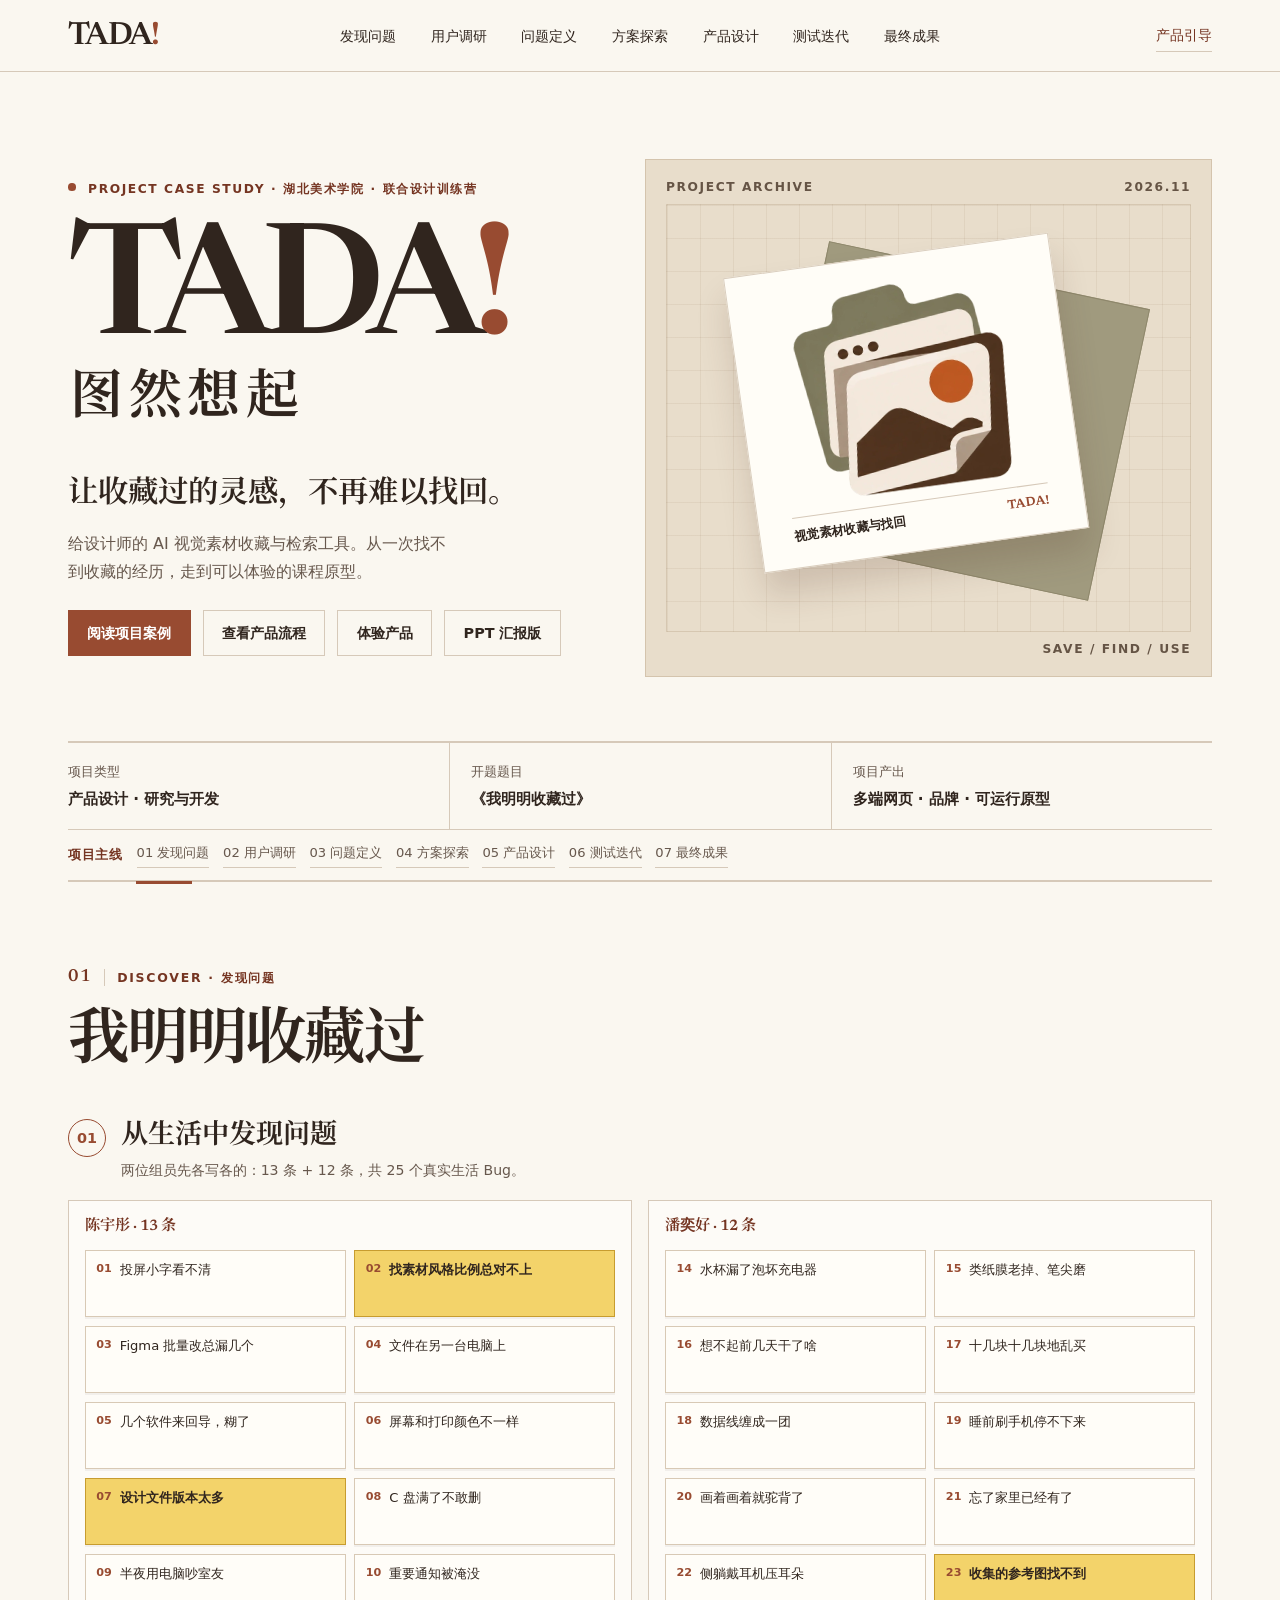
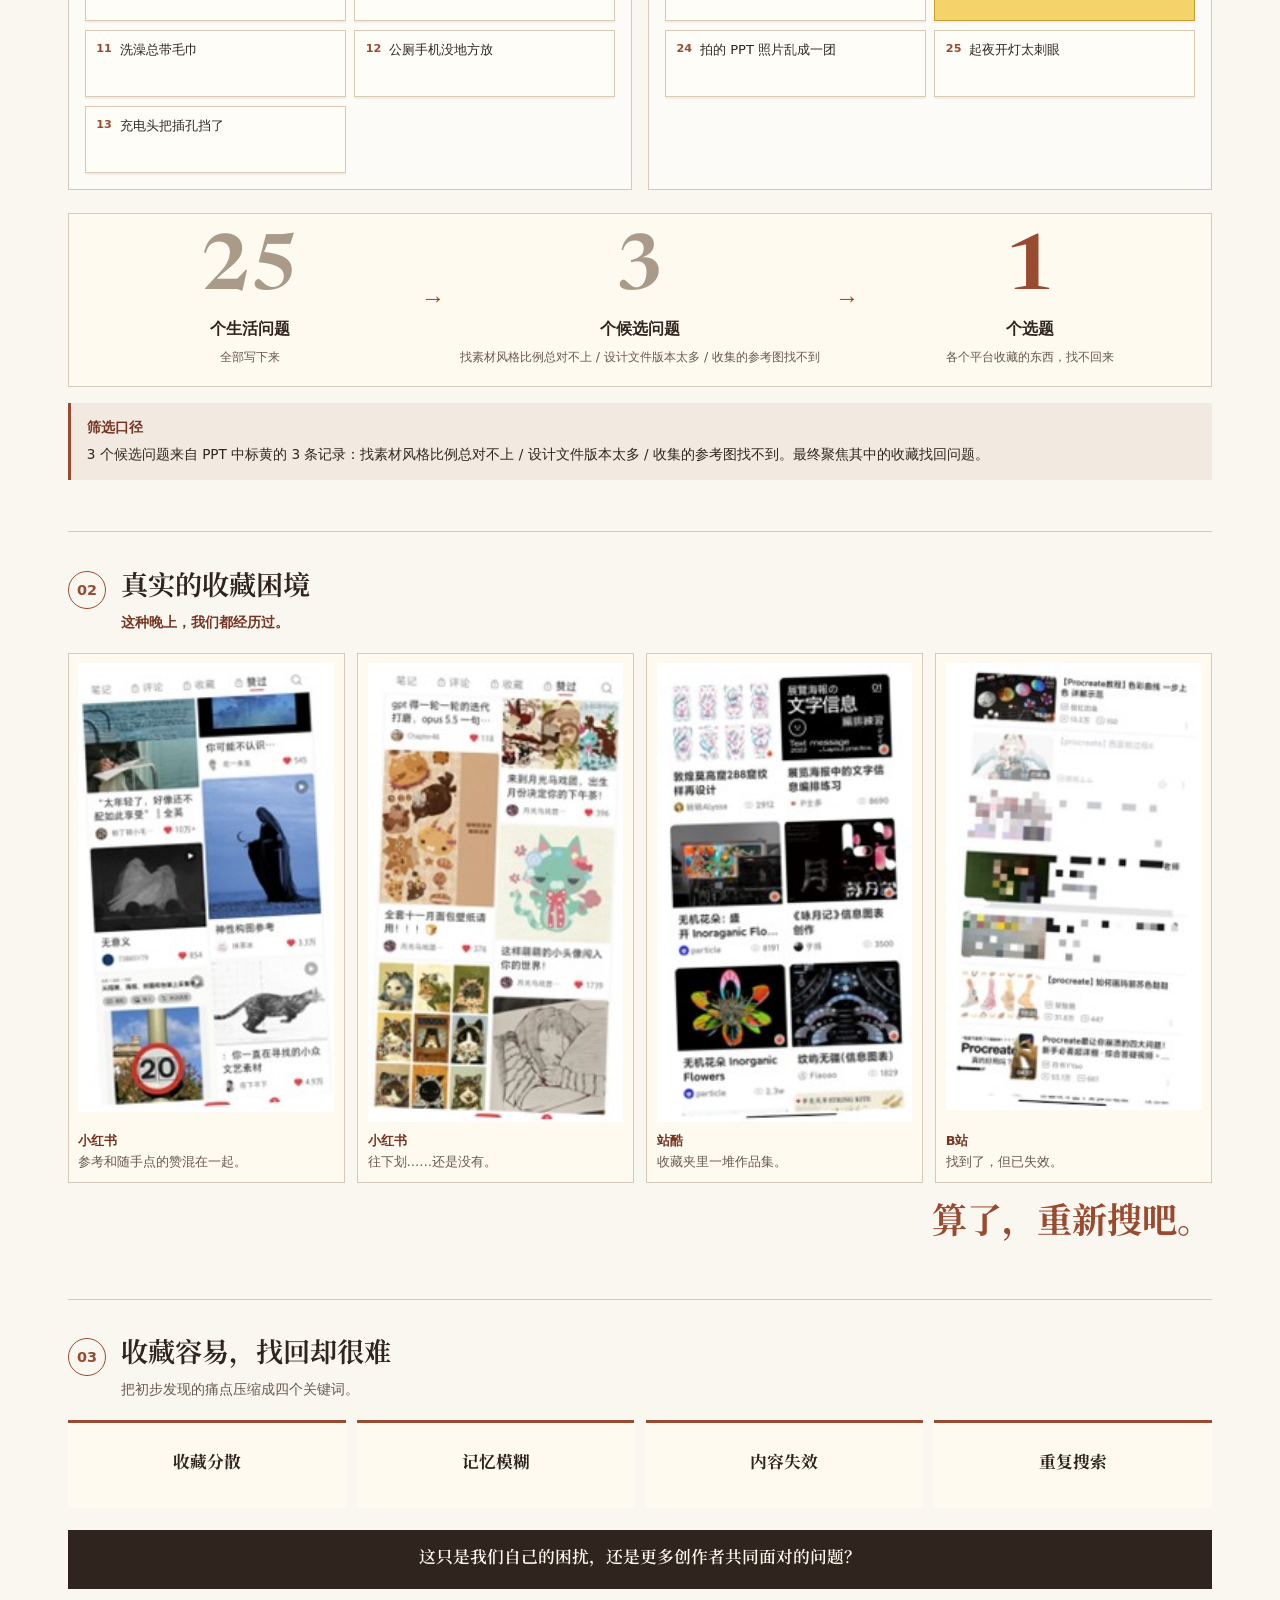
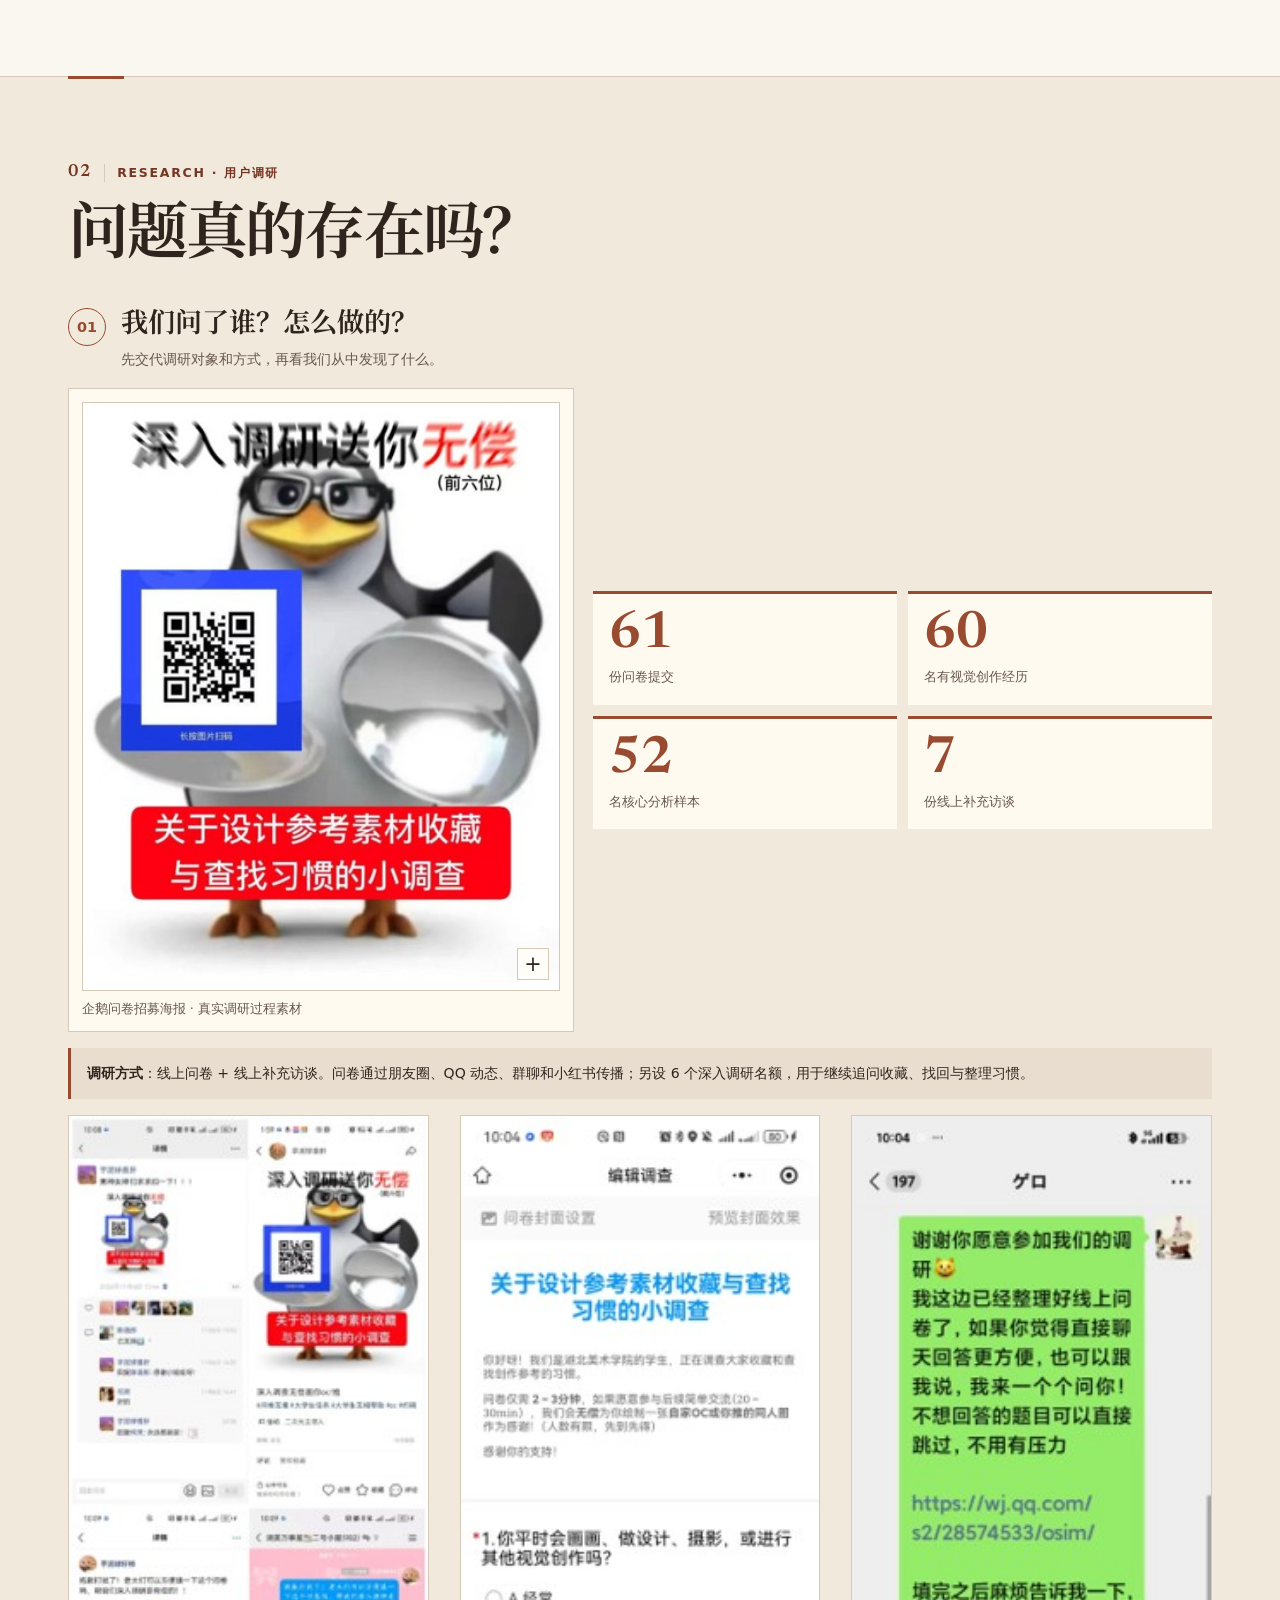
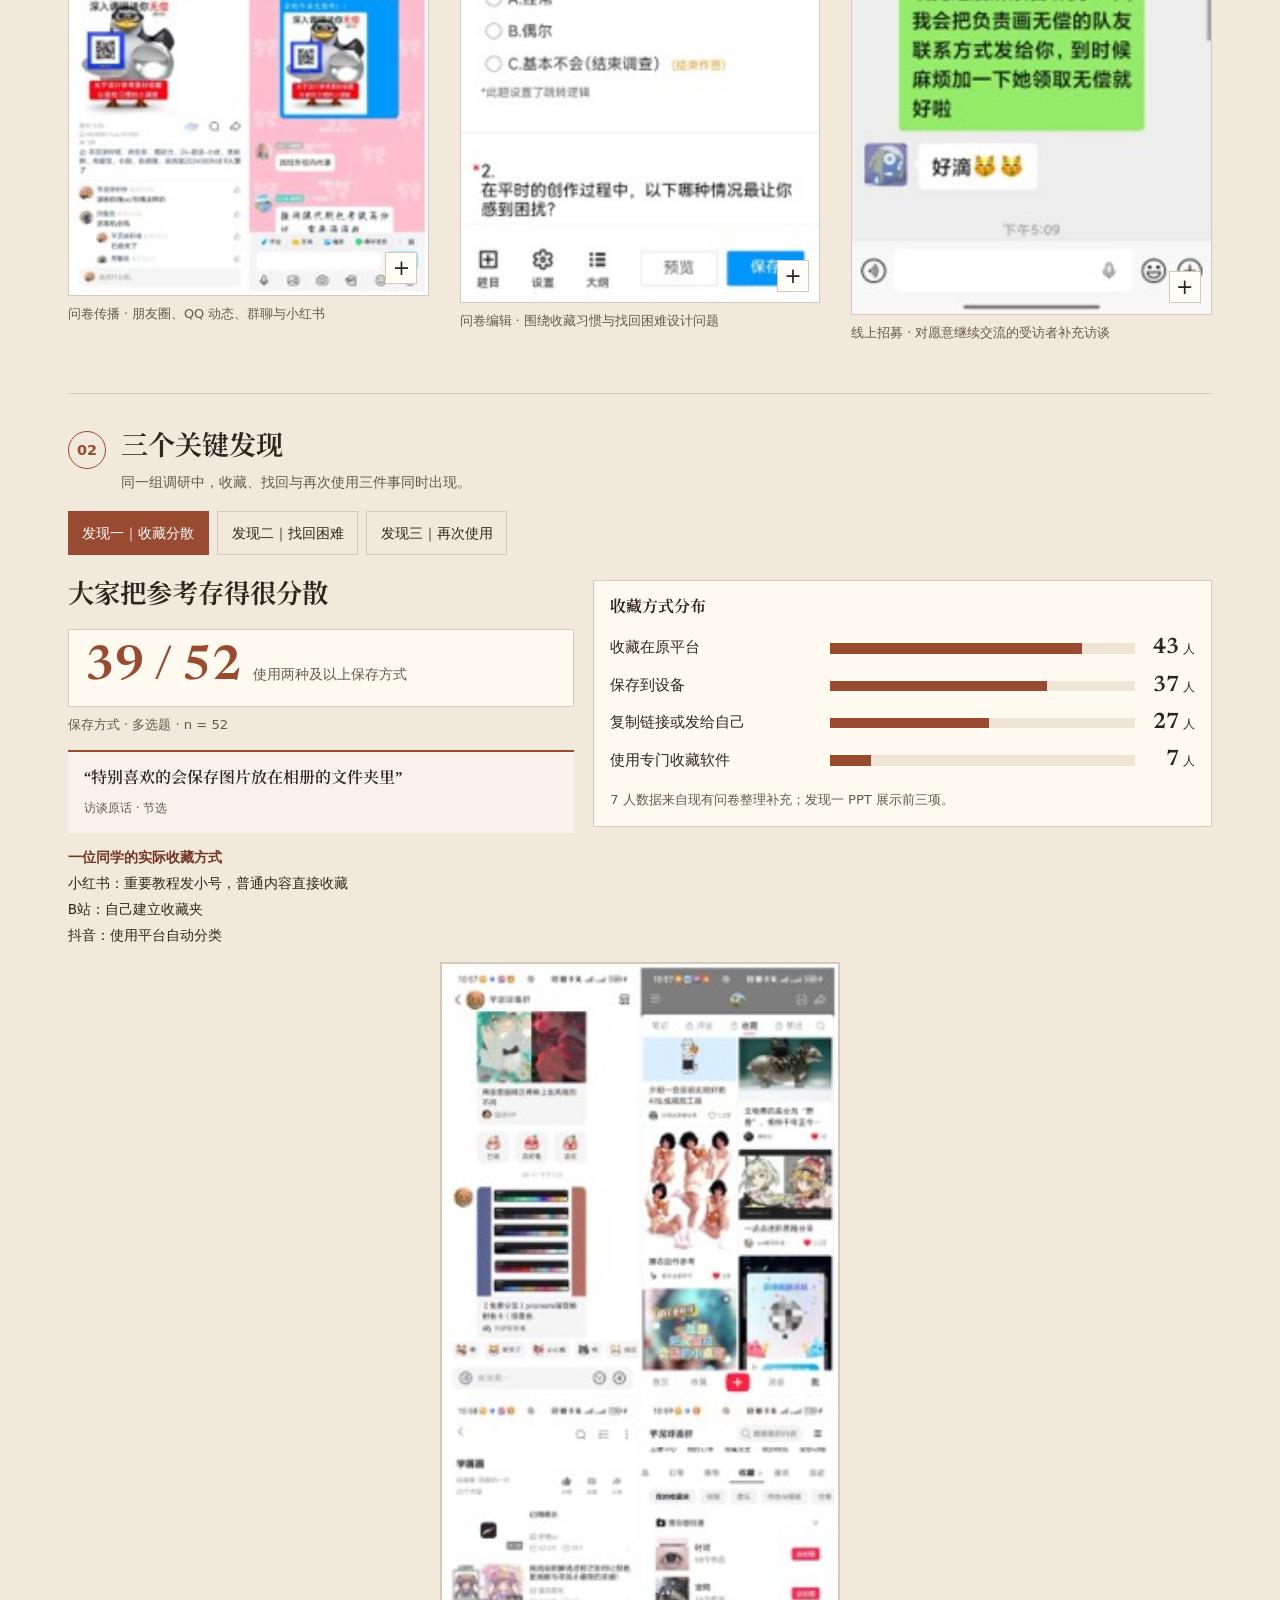
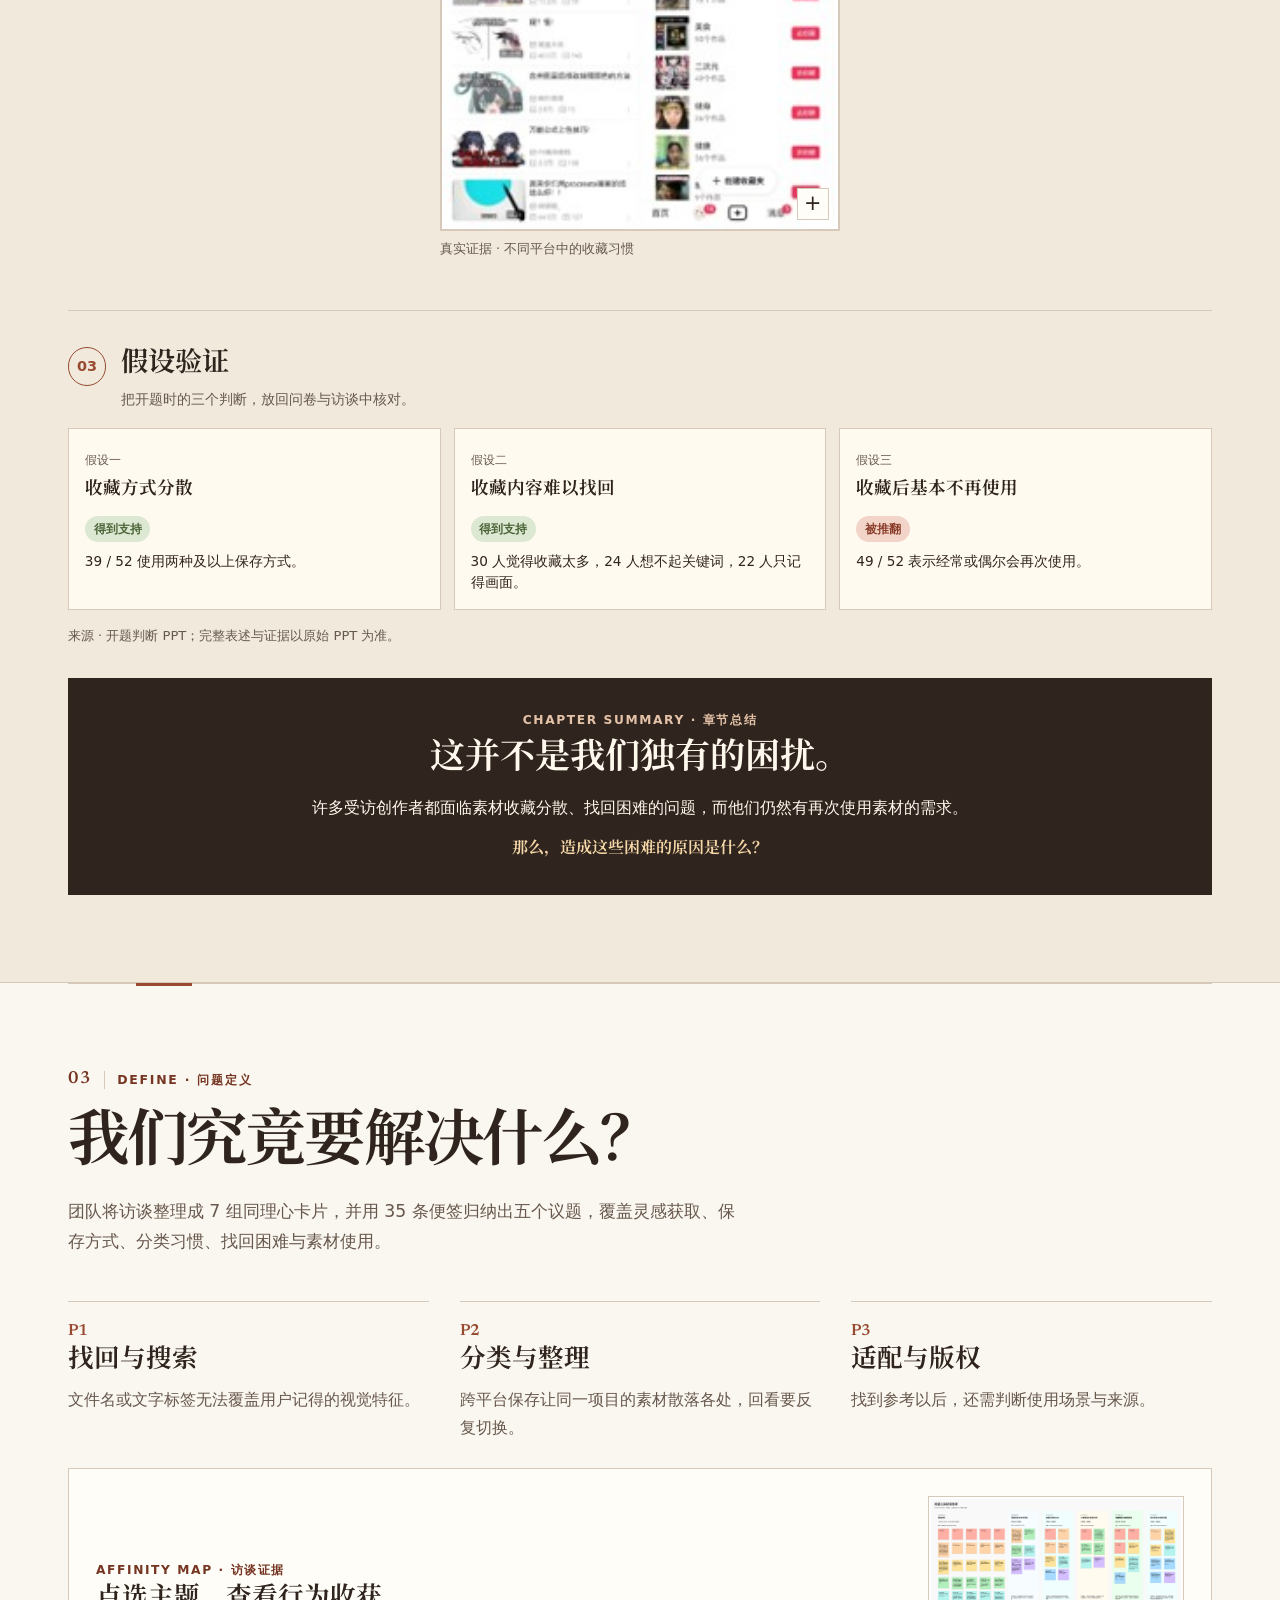
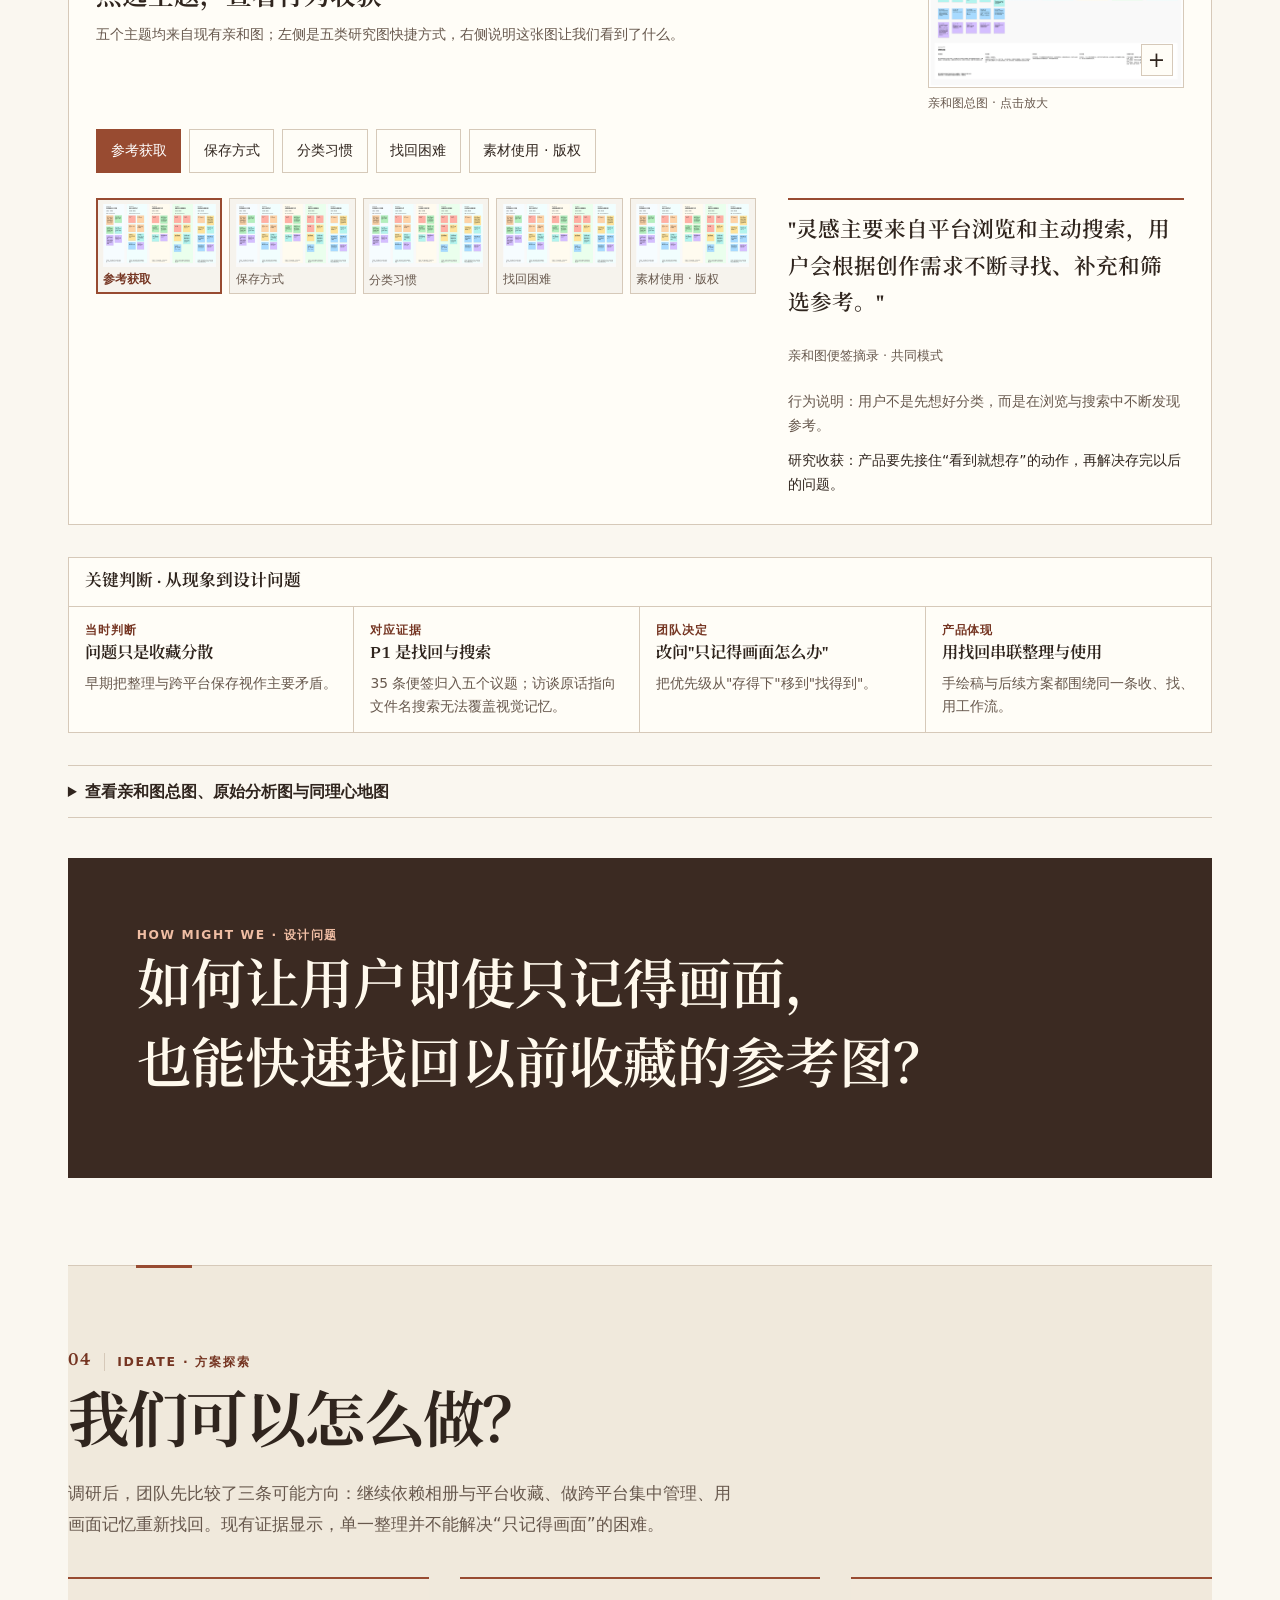
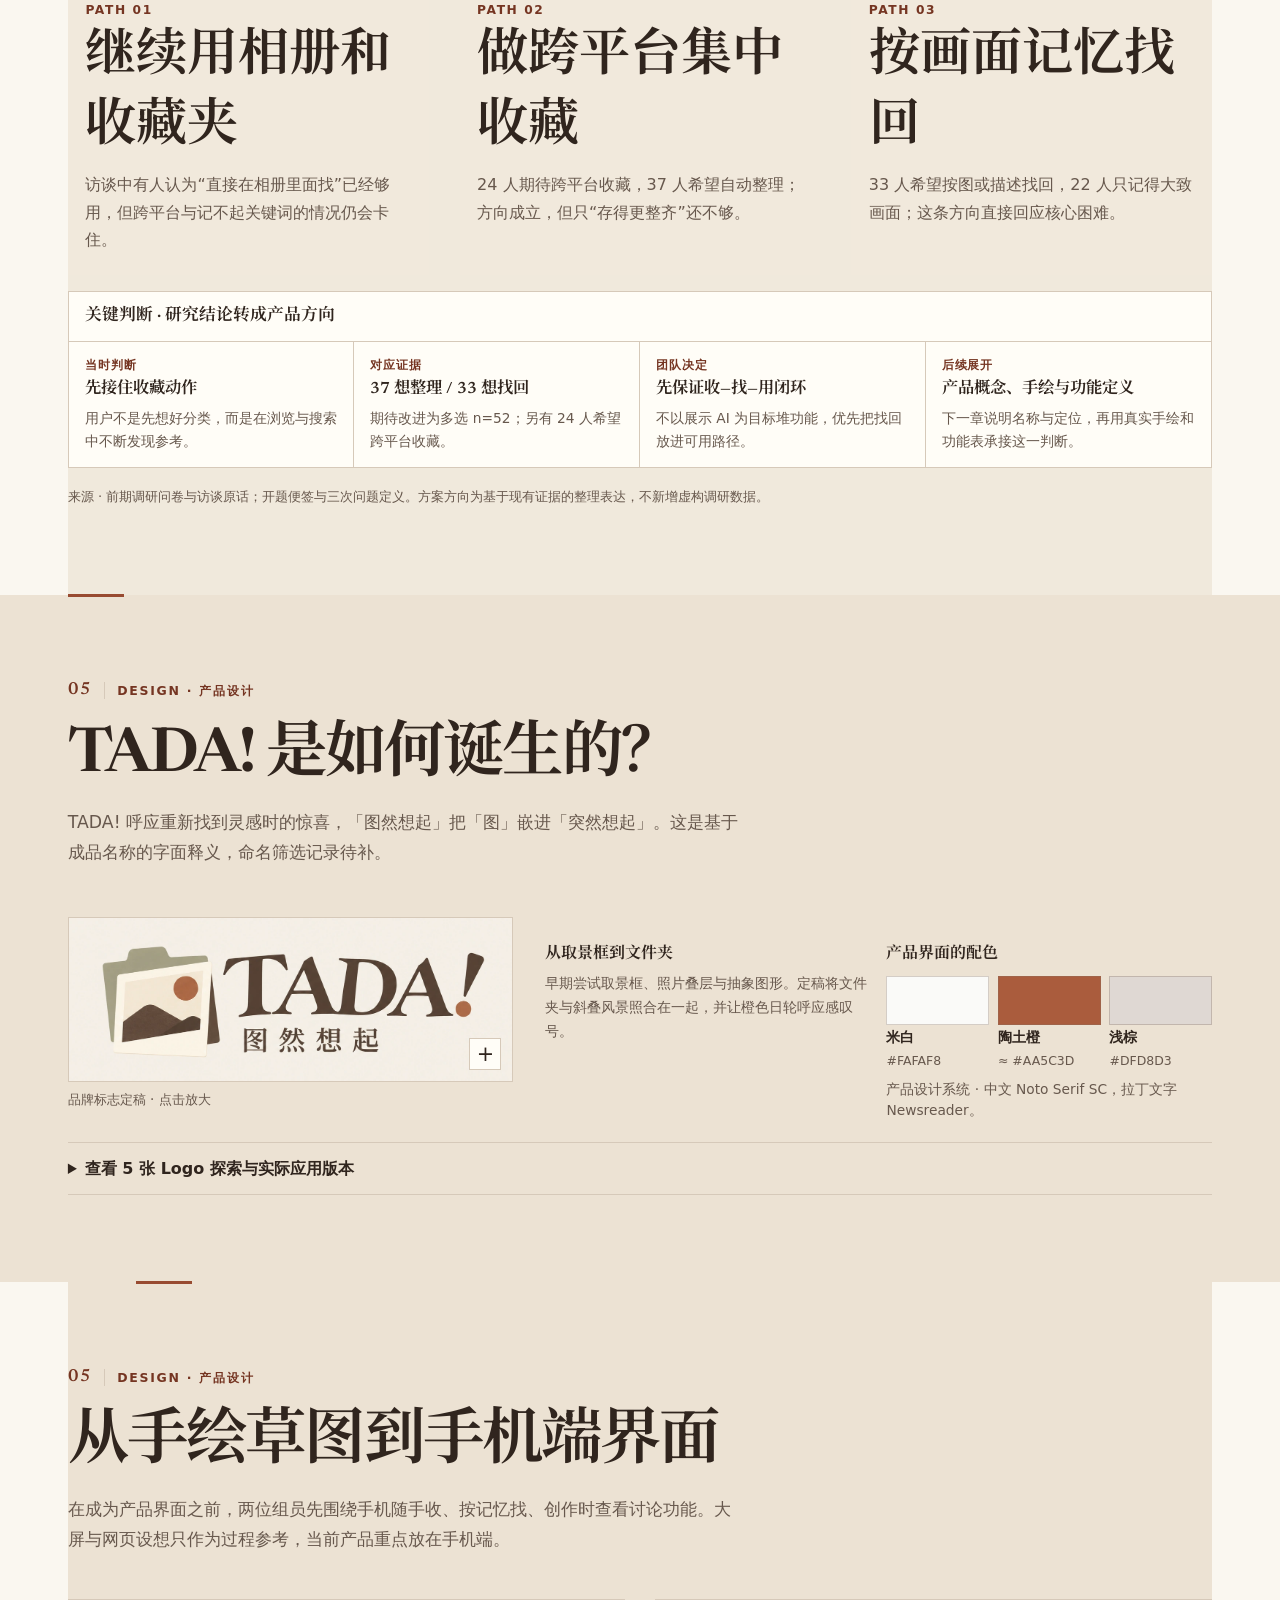
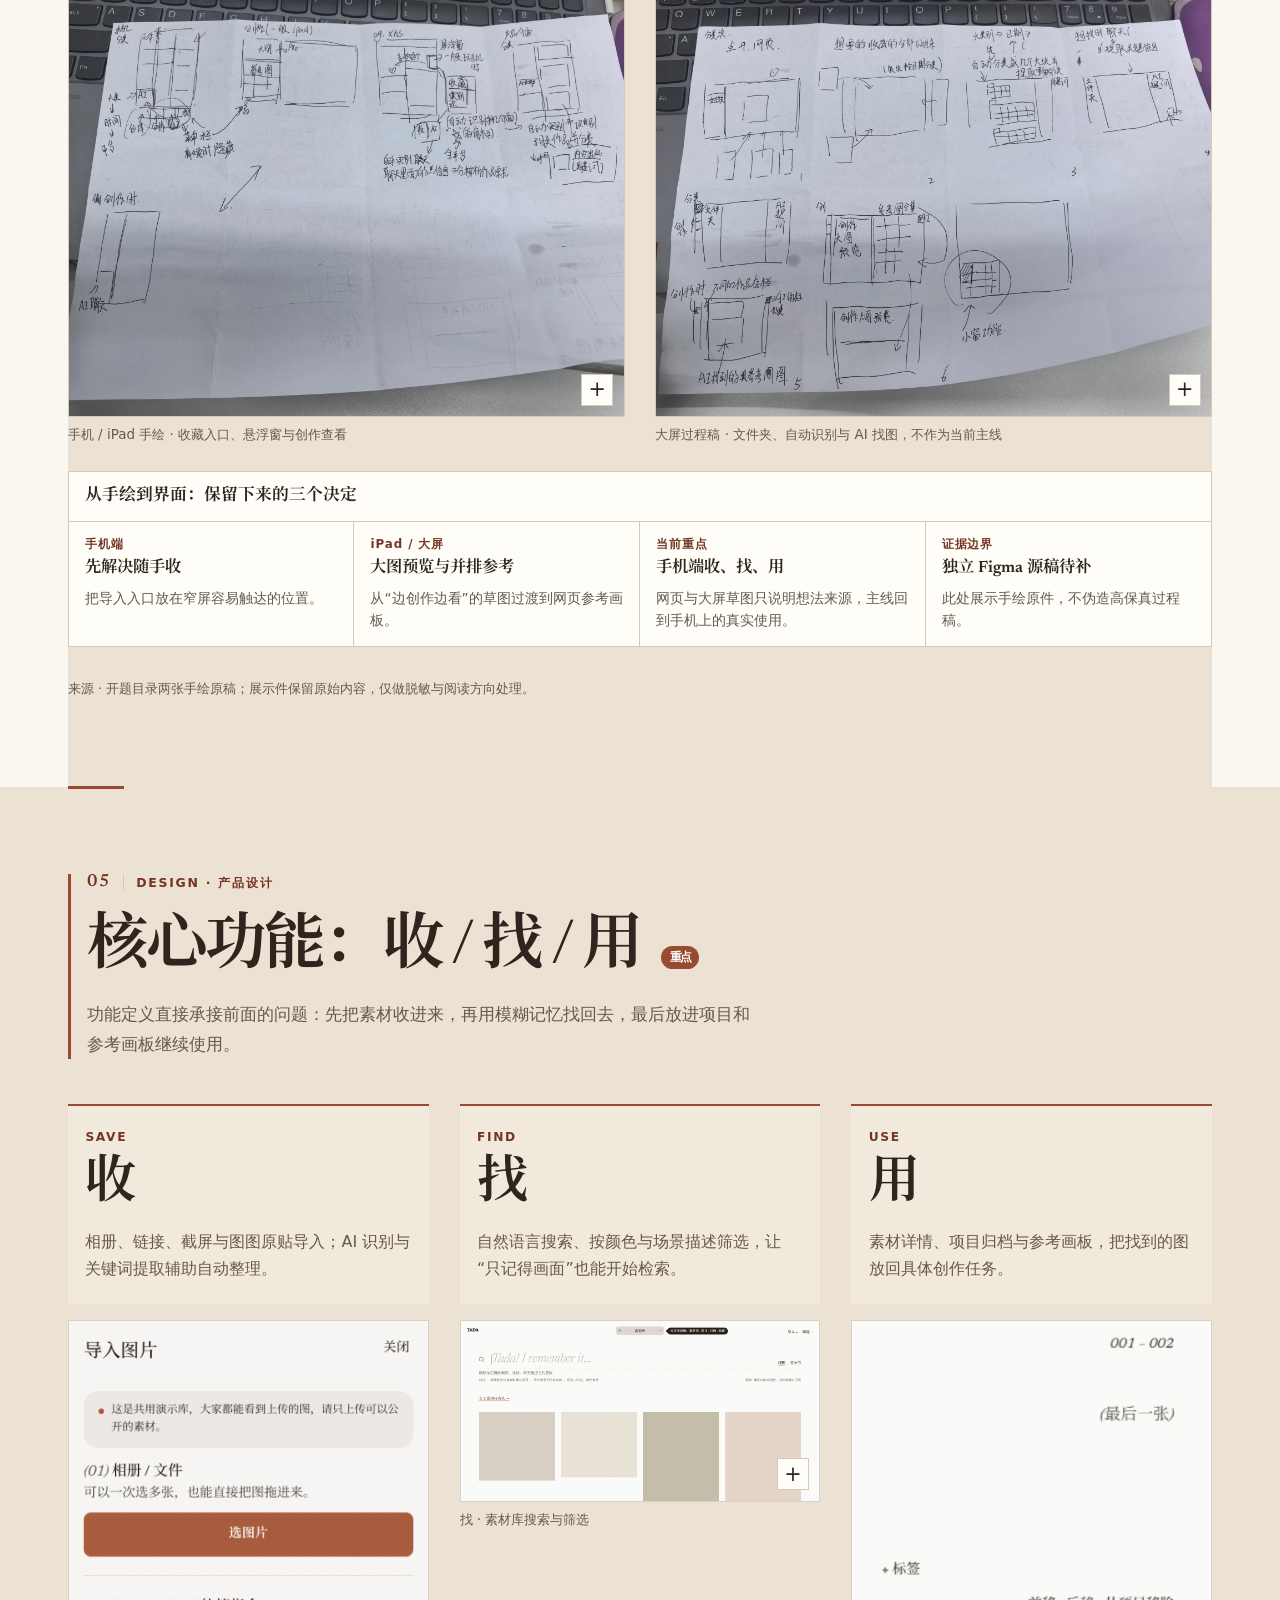
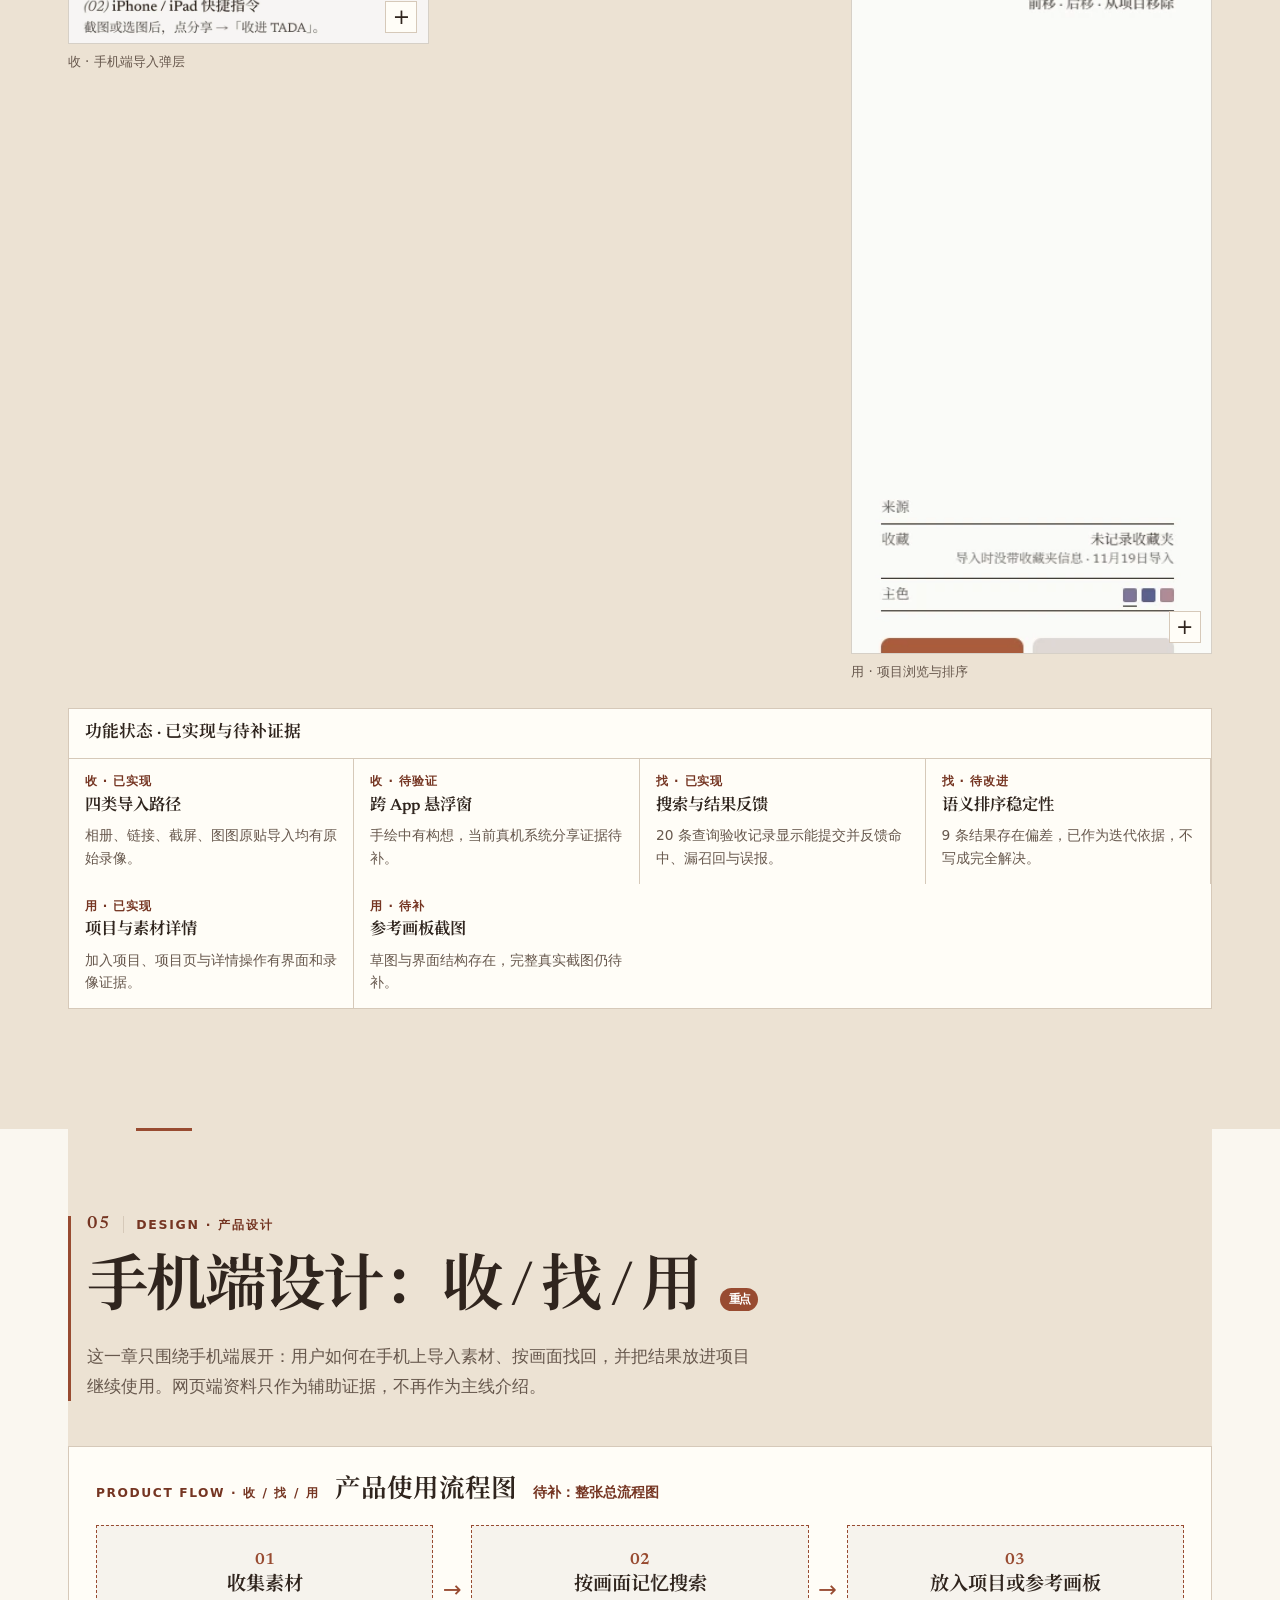
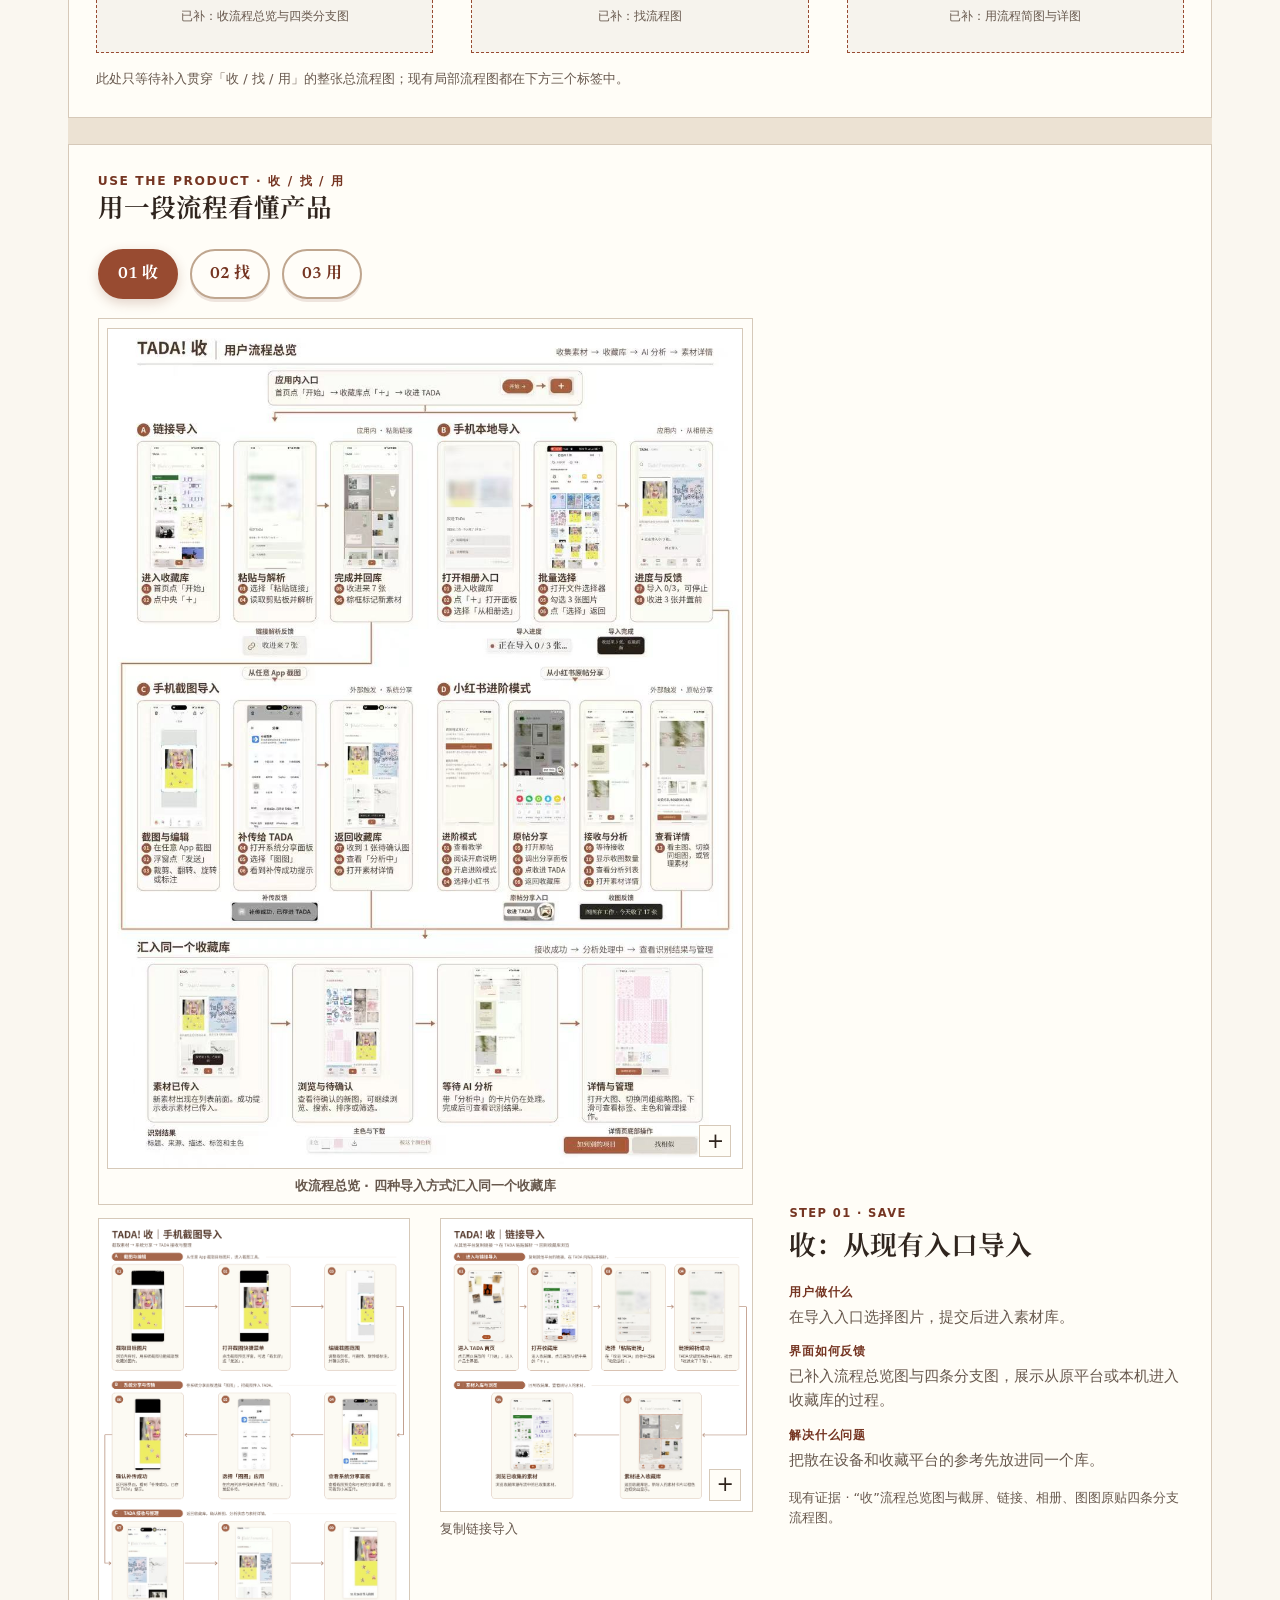
==== commit 8357a771: "Use shared H.264 demo video" ====
--- a/portfolio/index.html
+++ b/portfolio/index.html
@@ -602,7 +602,7 @@
     <section class="case-section wrap" id="demo">
       <header class="section-lead"><div class="chapter"><span>07</span> FINAL PRODUCT · 最终成果</div><h2>体验完整的 TADA!</h2><p>最终成果不只靠静态截图说明。下面保留原始全流程录像，并用三段核心操作片段展示产品如何从导入走到找回与使用。</p></header>
       <div class="demo-board" id="demo-board">
-        <figure class="demo-main"><video controls playsinline preload="metadata" poster="assets/showcase/full-flow-poster.jpg" aria-label="TADA 全流程展示原始录像"><source src="assets/showcase/full-flow.mp4" type="video/mp4"><a href="assets/showcase/full-flow.mp4">打开录像</a></video><figcaption>全流程展示 · 原始竖屏录像等比播放</figcaption></figure>
+        <figure class="demo-main"><video controls playsinline preload="metadata" poster="assets/showcase/full-flow-poster.jpg" aria-label="TADA 全流程展示原始录像"><source src="../assets/showcase/full-flow-faststart.mp4" type="video/mp4"><a href="../assets/showcase/full-flow-faststart.mp4">打开录像</a></video><figcaption>全流程展示 · 原始竖屏录像等比播放</figcaption></figure>
         <div class="demo-clips">
           <div class="demo-clips-head"><h3>核心流程录像</h3><p>三段片段分别对应收、找、用；均为原始录像，按视频自身比例播放。</p></div>
           <div class="demo-clip-grid">
--- a/portfolio/style.css
+++ b/portfolio/style.css
@@ -0,0 +1,610 @@
+@font-face {
+  font-family: Newsreader;
+  src: url("assets/fonts/newsreader.woff2") format("woff2");
+  font-weight: 300 700;
+  font-display: swap;
+}
+@font-face {
+  font-family: "TADA Serif";
+  src: url("assets/fonts/noto-serif-sc.woff2") format("woff2");
+  font-weight: 300 800;
+  font-display: swap;
+  unicode-range: U+3000-303F, U+3400-9FFF, U+FF00-FFEF;
+}
+:root {
+  --paper: #faf7f0;
+  --ink: #30251e;
+  --muted: #67584d;
+  --accent: #984b31;
+  --accent-dark: #753522;
+  --line: #d6c9b9;
+  --panel: #f0e9dc;
+  --cream: #fffdf7;
+  --heading: Newsreader, "TADA Serif", "Songti SC", SimSun, Georgia, serif;
+  --body: "Microsoft YaHei", "PingFang SC", system-ui, sans-serif;
+  --measure: 76rem;
+  --gutter: clamp(1.2rem, 5.3vw, 5rem);
+  scroll-behavior: smooth;
+}
+*, *::before, *::after { box-sizing:border-box; }
+[hidden] { display:none !important; }
+body { margin:0; background:var(--paper); color:var(--ink); font:1rem/1.72 var(--body); }
+body:has(dialog[open]) { overflow:hidden; }
+h1,h2,h3,p,figure,blockquote { margin:0; }
+img,video { display:block; max-width:100%; height:auto; }
+button,select { font:inherit; color:inherit; }
+button { cursor:pointer; }
+a { color:inherit; }
+:focus-visible { outline:3px solid var(--accent); outline-offset:4px; }
+[id] { scroll-margin-top:6.5rem; }
+.wrap,.header-inner { width:min(var(--measure), calc(100% - var(--gutter)*2)); margin-inline:auto; }
+main > section[id] { position:relative; border-top:1px solid var(--line); }
+main > section[id]::before { content:""; position:absolute; top:-1px; left:var(--gutter); width:3.5rem; height:3px; background:var(--accent); }
+.hero { border-bottom:1px solid var(--line); }
+.skip { position:fixed; inset:0 auto auto var(--gutter); z-index:10; background:var(--cream); padding:.65rem 1rem; transform:translateY(-150%); }
+.skip:focus { transform:translateY(0); }
+.enhanced { display:none; }
+.site-header { position:sticky; z-index:5; top:0; background:rgba(250,247,240,.96); border-bottom:1px solid var(--line); backdrop-filter:blur(12px); }
+.header-inner { min-height:4.45rem; display:grid; grid-template-columns:1fr auto 1fr; align-items:center; gap:1rem; }
+.wordmark { font:650 2rem/1 var(--heading); letter-spacing:-.05em; text-decoration:none; width:max-content; }
+.wordmark span { color:var(--accent); }
+.site-nav { display:flex; gap:clamp(1.05rem,2.7vw,2.5rem); align-items:center; }
+.site-nav a,.header-out { font-size:.875rem; text-decoration:none; padding-block:.65rem; white-space:nowrap; }
+.site-nav a:hover,.site-nav a[aria-current] { color:var(--accent); text-decoration:underline; text-underline-offset:.45em; }
+.header-out { justify-self:end; color:var(--accent-dark); border-bottom:1px solid var(--line); padding:.25rem 0; }
+.header-out:hover { border-color:var(--accent); }
+.read-progress { position:absolute; inset:auto 0 -1px; height:2px; background:var(--accent); transform:scaleX(var(--progress,0)); transform-origin:left; pointer-events:none; }
+.hero { display:grid; grid-template-columns:.95fr 1.05fr; align-items:center; gap:clamp(1.8rem,5vw,6rem); padding-block:clamp(3rem,6.8vw,6.3rem) clamp(2.5rem,5vw,4.65rem); }
+.eyebrow,.chapter,.art-top,.art-bottom,.print-caption,.flow article > span {
+  font:600 .765rem/1.4 var(--body);
+  letter-spacing:.13em;
+}
+.eyebrow { color:var(--accent-dark); }
+.eyebrow span { display:inline-block; width:.48rem; height:.48rem; margin-right:.42rem; background:var(--accent); border-radius:50%; vertical-align:.12em; }
+.hero h1 { display:grid; gap:.08em; font-family:var(--heading); font-weight:580; line-height:.77; margin:.26em 0 .25em; font-size:clamp(6.1rem,12vw,12rem); letter-spacing:-.07em; }
+.hero h1 i { color:var(--accent); font-style:normal; }
+.hero .hero-zh { font-size:.345em; letter-spacing:.105em; line-height:1.25; padding-left:.045em; font-weight:650; }
+.hero-line { font:630 clamp(1.3rem,2.5vw,1.9rem)/1.5 var(--heading); }
+.hero-desc { color:var(--muted); max-width:24rem; margin:.75rem 0 1.55rem; }
+.actions { display:flex; align-items:center; gap:.75rem; flex-wrap:wrap; }
+.button { min-height:2.85rem; display:inline-flex; align-items:center; justify-content:center; padding:.55rem 1.15rem; text-decoration:none; border:1px solid transparent; font-size:.9rem; font-weight:620; transition:background .18s,border-color .18s; }
+.primary { background:var(--accent); color:white; }
+.primary:hover { background:var(--accent-dark); }
+.outline { border-color:var(--line); }
+.outline:hover { border-color:var(--accent); background:var(--panel); }
+.hero-art { position:relative; min-width:0; aspect-ratio:1.095; background:#e8ddcb; isolation:isolate; overflow:hidden; border:1px solid #d4c4ad; }
+.art-top,.art-bottom { position:absolute; z-index:2; inset:1.15rem 1.25rem auto; display:flex; justify-content:space-between; color:#655445; }
+.art-bottom { inset:auto 1.25rem 1.15rem; justify-content:flex-end; }
+.art-grid { position:absolute; inset:2.75rem 1.25rem; border:1px solid #ad977951; background-image:linear-gradient(#88674816 1px,transparent 1px),linear-gradient(90deg,#88674816 1px,transparent 1px); background-size:33px 33px; }
+.print { position:absolute; left:50%; top:50%; width:58%; aspect-ratio:1.1; }
+.print-back { transform:translate(-41%,-49%) rotate(12deg); background:#a09a7e; border:1px solid #8e876b; }
+.print-front { transform:translate(-57%,-55%) rotate(-8deg); background:var(--cream); border:1px solid #dacebe; box-shadow:0 1.4rem 2rem #5030212c; display:grid; grid-template-rows:minmax(0,1fr) auto; padding:5% 6% 4%; gap:5%; }
+.print-front img { object-fit:contain; width:100%; height:100%; }
+.print-caption { display:flex; justify-content:space-between; align-items:center; gap:.35rem; border-top:1px solid var(--line); padding-top:.55rem; letter-spacing:.035em; white-space:nowrap; font-size:clamp(.55rem,1.08vw,.78rem); }
+.print-caption [lang] { font-family:var(--heading); color:var(--accent); }
+.project-strip { display:grid; grid-template-columns:repeat(3,1fr); border-block:1px solid var(--line); }
+.project-strip div { padding:1.1rem 1.3rem; border-left:1px solid var(--line); }
+.project-strip div:first-child { border-left:0; padding-left:0; }
+.project-strip span,.project-strip b { display:block; }
+.project-strip span { color:var(--muted); font-size:.82rem; }
+.project-strip b { font-size:.95rem; font-weight:630; margin-top:.15rem; }
+.keep-together { display:inline-block; white-space:nowrap; }
+.project-strip b .keep-together { display:inline; font-size:inherit; color:inherit; }
+.process-map { display:flex; flex-wrap:wrap; align-items:center; gap:.5rem .85rem; padding:.75rem 0; border-bottom:1px solid var(--line); font-size:.82rem; color:var(--muted); }
+.process-map > span { color:var(--accent-dark); font-weight:650; letter-spacing:.06em; }
+.process-map a { text-decoration:none; border-bottom:1px solid var(--line); padding-bottom:.1rem; }
+.process-map a:hover { color:var(--accent); border-color:var(--accent); }
+.case-section { padding-block:clamp(3.8rem,6.8vw,7rem); }
+.band { background:var(--panel); border-block:1px solid var(--line); }
+#problem,#definition,#demo,#outcome { background:var(--paper); }
+#research,#solution,#testing { background:var(--panel); }
+#brand,#sketches,#features,#implementation { background:#ece2d3; border-block:0; scroll-margin-top:7.5rem; }
+.design-subnav { position:fixed; z-index:4; top:4.35rem; left:50%; width:min(var(--measure), calc(100% - var(--gutter)*2)); transform:translate(-50%,-160%); opacity:0; pointer-events:none; display:flex; flex-wrap:wrap; align-items:center; gap:.4rem .55rem; padding:.55rem .75rem; border:1px solid #c9b69f; background:rgba(236,226,211,.96); backdrop-filter:blur(10px); box-shadow:0 8px 24px rgba(70,45,28,.12); font-size:.8rem; transition:transform .2s,opacity .2s; }
+.design-subnav.is-visible { transform:translate(-50%,0); opacity:1; pointer-events:auto; }
+.design-subnav-title { color:var(--accent-dark); font-weight:700; letter-spacing:.04em; margin-right:.3rem; }
+.design-subnav a { display:inline-flex; align-items:center; gap:.35rem; padding:.3rem .55rem; border:1px solid #c9b69f; border-radius:999px; color:var(--ink); text-decoration:none; white-space:nowrap; }
+.design-subnav a b { color:var(--accent); font-size:.72rem; }
+.design-subnav a:hover { border-color:var(--accent); color:var(--accent-dark); }
+.design-subnav a.is-active { background:var(--accent); border-color:var(--accent); color:#fff; }
+.design-subnav a.is-active b { color:#fff; }
+.design-subnav a.is-key { border-color:var(--accent); font-weight:700; }
+.design-arrow { color:var(--accent); }
+.key-badge { display:inline-block; margin-left:.55rem; padding:.18rem .55rem; border-radius:999px; background:var(--accent); color:#fff; font:650 .72rem/1.5 var(--body); vertical-align:.18em; }
+.key-design-step .section-lead { border-left:3px solid var(--accent); padding-left:1rem; max-width:52rem; }
+.section-lead { max-width:47rem; margin-bottom:clamp(1.9rem,4vw,3.7rem); }
+#problem .section-lead { margin-bottom:2.4rem; }
+.problem-block { margin-top:clamp(2rem,4vw,3.5rem); padding-top:clamp(1.5rem,3vw,2.4rem); border-top:1px solid var(--line); }
+.problem-block:first-of-type { margin-top:0; padding-top:0; border-top:0; }
+.problem-block-head { display:flex; gap:.9rem; align-items:flex-start; margin-bottom:1.2rem; }
+.problem-block-head > span { flex:0 0 2.4rem; width:2.4rem; height:2.4rem; display:grid; place-items:center; border:1px solid var(--accent); border-radius:50%; color:var(--accent); font:700 .9rem/1 var(--body); }
+.problem-block-head h3 { margin:0 0 .3rem; font:650 clamp(1.25rem,2.2vw,1.7rem)/1.3 var(--heading); }
+.problem-block-head p { margin:0; color:var(--muted); font-size:.88rem; line-height:1.6; }
+.problem-block-head .block-subtitle { color:var(--accent-dark); font-weight:700; }
+.bug-note-groups { display:grid; grid-template-columns:repeat(2,minmax(0,1fr)); gap:1rem; }
+.bug-note-column { padding:1rem; background:rgba(255,255,255,.45); border:1px solid var(--line); }
+.bug-note-column h4 { margin:0 0 .8rem; color:var(--accent-dark); font:650 .95rem/1.3 var(--heading); }
+.bug-note-column ol { list-style:none; padding:0; margin:0; display:grid; grid-template-columns:repeat(2,minmax(0,1fr)); gap:.55rem; }
+.bug-note-column li { display:flex; gap:.5rem; min-height:4.2rem; padding:.65rem; background:#fffdf8; border:1px solid #d8c9b5; box-shadow:0 2px 0 rgba(75,49,32,.06); font-size:.82rem; line-height:1.35; }
+.bug-note-column li b { flex:0 0 auto; color:var(--accent); font-size:.7rem; }
+.bug-note-column li.is-marked { background:#f3d36a; border-color:#c79c2f; font-weight:700; }
+.funnel-flow { margin-top:1.4rem; padding:1.2rem; display:grid; grid-template-columns:1fr auto 1.15fr auto 1fr; align-items:center; gap:.55rem; background:#fffaf0; border:1px solid var(--line); }
+.funnel-step { text-align:center; }
+.funnel-step b { display:block; color:#a99a89; font:700 clamp(2.8rem,6vw,5rem)/1 var(--heading); }
+.funnel-step.is-final b { color:var(--accent); }
+.funnel-step span { display:block; margin-top:.35rem; font-weight:700; }
+.funnel-step small { display:block; margin-top:.35rem; color:var(--muted); font-size:.78rem; line-height:1.5; }
+.funnel-arrow { color:var(--accent); font:700 1.5rem/1 var(--heading); }
+.source-conflict { margin-top:1rem; padding:.9rem 1rem; background:rgba(152,75,49,.08); border-left:3px solid var(--accent); font-size:.85rem; line-height:1.6; }
+.source-conflict b { color:var(--accent-dark); }
+.source-conflict p { margin:.3rem 0 0; }
+.app-shots { display:grid; grid-template-columns:repeat(4,minmax(0,1fr)); gap:.75rem; }
+.app-shots figure { margin:0; padding:.6rem; display:grid; grid-template-rows:1fr auto; background:#fffaf0; border:1px solid var(--line); }
+.app-shots img { display:block; width:100%; height:auto; object-fit:contain; background:#f6f3ed; }
+.app-shots figcaption { margin-top:.6rem; display:grid; gap:.2rem; font-size:.8rem; line-height:1.45; }
+.app-shots figcaption b { color:var(--accent-dark); }
+.give-up-line { margin:1.2rem 0 0; text-align:right; color:var(--accent); font:700 clamp(1.4rem,3vw,2.2rem)/1.3 var(--heading); }
+.pain-keywords { display:grid; grid-template-columns:repeat(4,minmax(0,1fr)); gap:.7rem; }
+.pain-keywords span { display:grid; place-items:center; min-height:5.5rem; padding:1rem; background:#fffaf0; border-top:3px solid var(--accent); font:700 1.05rem/1.3 var(--heading); }
+.problem-transition { margin:1.4rem 0 0; padding:1rem 1.2rem; background:var(--ink); color:#fff8ed; font:600 1.05rem/1.6 var(--heading); text-align:center; }
+.research-chapter .section-lead { margin-bottom:2rem; }
+.research-block { margin-top:clamp(2rem,4vw,3.4rem); padding-top:clamp(1.4rem,3vw,2.3rem); border-top:1px solid var(--line); }
+.research-block:first-of-type { margin-top:0; padding-top:0; border-top:0; }
+.research-block-head { display:flex; gap:.9rem; align-items:flex-start; margin-bottom:1.1rem; }
+.research-block-head > span { flex:0 0 2.4rem; width:2.4rem; height:2.4rem; display:grid; place-items:center; border:1px solid var(--accent); border-radius:50%; color:var(--accent); font:700 .9rem/1 var(--body); }
+.research-block-head h3 { margin:0 0 .3rem; font:650 clamp(1.25rem,2.2vw,1.7rem)/1.3 var(--heading); }
+.research-block-head p { margin:0; color:var(--muted); font-size:.88rem; line-height:1.6; }
+.research-method { display:grid; grid-template-columns:minmax(0,.9fr) minmax(0,1.1fr); gap:1.2rem; align-items:stretch; }
+.research-poster { margin:0; padding:.8rem; background:#fffaf0; border:1px solid var(--line); }
+.research-poster img,.process-shots img,.finding-habit img { display:block; width:100%; height:auto; object-fit:contain; background:#f6f3ed; }
+.research-poster figcaption,.process-shots figcaption,.finding-habit figcaption { margin-top:.5rem; color:var(--muted); font-size:.8rem; line-height:1.5; }
+.research-metrics { display:grid; grid-template-columns:repeat(2,minmax(0,1fr)); gap:.7rem; align-content:center; }
+.research-metrics div { padding:1rem; background:#fffaf0; border-top:3px solid var(--accent); }
+.research-metrics b { display:block; color:var(--accent); font:650 clamp(2.1rem,4vw,3.6rem)/1 var(--heading); }
+.research-metrics span { display:block; margin-top:.3rem; color:var(--muted); font-size:.82rem; }
+.method-note { margin:1rem 0; padding:.85rem 1rem; background:rgba(152,75,49,.08); border-left:3px solid var(--accent); font-size:.88rem; line-height:1.65; }
+.process-shots { align-items:start; }
+.finding-tabs { margin-bottom:1rem; }
+.finding-panels { min-height:26rem; }
+.finding-panel { animation:findingFade .22s ease; }
+@keyframes findingFade { from { opacity:.35; transform:translateY(4px); } to { opacity:1; transform:none; } }
+.finding-layout { display:grid; grid-template-columns:minmax(0,.9fr) minmax(0,1.1fr); gap:1.2rem; align-items:start; }
+.finding-copy h4 { margin:0 0 .8rem; font:650 clamp(1.2rem,2.3vw,1.65rem)/1.35 var(--heading); }
+.finding-stat { margin:0 0 .5rem; padding:.9rem 1rem; display:flex; align-items:baseline; gap:.7rem; background:#fffaf0; border:1px solid var(--line); }
+.finding-stat b { color:var(--accent); font:650 clamp(2rem,4vw,3rem)/1 var(--heading); }
+.finding-stat span { color:var(--muted); font-size:.88rem; }
+.quote-line { margin-top:.9rem; padding:.85rem 1rem; border-top:2px solid var(--accent); background:rgba(255,255,255,.42); }
+.quote-line p { margin:0; font:600 1rem/1.65 var(--heading); overflow-wrap:anywhere; }
+.quote-line span { display:block; margin-top:.4rem; color:var(--muted); font-size:.75rem; }
+.habit-list { margin-top:.9rem; display:grid; gap:.3rem; font-size:.85rem; line-height:1.55; }
+.habit-list b { color:var(--accent-dark); }
+.chart-card { padding:1rem; background:#fffaf0; border:1px solid var(--line); }
+.chart-card h5 { margin:0 0 .7rem; font:650 1rem/1.4 var(--heading); }
+.chart-card .source { margin-top:.7rem; }
+.finding-habit { max-width:25rem; margin:1rem auto 0; }
+.finding-habit img { border:1px solid var(--line); }
+.finding-donut-row { display:flex; align-items:center; gap:1.2rem; margin-bottom:1rem; }
+.donut { flex:0 0 7.2rem; width:7.2rem; height:7.2rem; border-radius:50%; display:grid; place-content:center; text-align:center; background:radial-gradient(circle at center, #fffaf0 0 55%, transparent 56%), conic-gradient(var(--accent) var(--pct), #e8ddcd 0); }
+.donut span,.donut small { display:block; }
+.donut span { font:650 1.4rem/1 var(--heading); color:var(--accent-dark); }
+.donut small { margin-top:.25rem; color:var(--muted); font-size:.72rem; }
+.mini-stats { list-style:none; padding:0; margin:0; display:grid; gap:.4rem; }
+.mini-stats li { display:flex; justify-content:space-between; gap:1rem; border-bottom:1px solid var(--line); padding-bottom:.3rem; font-size:.82rem; }
+.mini-stats b { color:var(--accent); font:650 1.1rem/1 var(--heading); }
+.hypothesis-grid { display:grid; grid-template-columns:repeat(3,minmax(0,1fr)); gap:.8rem; }
+.hypothesis-grid article { padding:1rem; background:#fffaf0; border:1px solid var(--line); }
+.hypothesis-grid article > span { color:var(--muted); font-size:.75rem; }
+.hypothesis-grid h4 { margin:.35rem 0 .7rem; font:650 1.1rem/1.4 var(--heading); }
+.hypothesis-grid article > p:last-child { margin:.55rem 0 0; font-size:.85rem; line-height:1.55; }
+.status { display:inline-block; padding:.18rem .55rem; border-radius:999px; font-size:.74rem; font-weight:700; }
+.status.is-supported { background:#dce8d2; color:#496337; }
+.status.is-refuted { background:#f2d4c8; color:#8b3e2b; }
+.research-summary { margin-top:2rem; padding:clamp(1.2rem,3vw,2rem); background:var(--ink); color:#fff8ed; text-align:center; }
+.research-summary .eyebrow { color:#e5c3a9; }
+.research-summary h3 { margin:.4rem 0 .7rem; font:650 clamp(1.45rem,3vw,2.2rem)/1.3 var(--heading); }
+.research-summary p { margin:0 auto; max-width:42rem; line-height:1.7; }
+.research-summary strong { display:block; margin-top:1rem; color:#f5d7a8; font:650 1rem/1.6 var(--heading); }
+.chapter { color:var(--accent-dark); display:flex; align-items:center; gap:.75rem; font-size:.78rem; letter-spacing:.14em; }
+.chapter span { font:630 1.1rem/1 var(--heading); border-right:1px solid var(--line); padding-right:.8rem; }
+h2 { font:660 clamp(2.15rem,4.8vw,4.15rem)/1.18 var(--heading); letter-spacing:-.03em; margin:.35em 0 .22em; text-wrap:balance; }
+h3 { font:650 clamp(1.3rem,2vw,1.75rem)/1.38 var(--heading); }
+.section-lead { max-width:52rem; margin-bottom:clamp(1.8rem,3.5vw,3.2rem); }
+.section-lead > p { color:var(--muted); font-size:clamp(1rem,1.35vw,1.12rem); line-height:1.75; max-width:42rem; }
+.grid,.split,.quote-grid { display:grid; gap:clamp(1.1rem,2.4vw,2rem); align-items:start; }
+.split,.two { grid-template-columns:repeat(2,minmax(0,1fr)); }
+.three,.quote-grid { grid-template-columns:repeat(3,minmax(0,1fr)); }
+.problem-layout { grid-template-columns:.9fr 1.1fr; align-items:center; gap:clamp(2rem,6vw,6rem); }
+.body-lead { font:620 1.4rem/1.65 var(--heading); }
+.body-copy { max-width:47rem; margin:1.35rem 0 2rem; }
+.trace { list-style:none; padding:0; margin:1.5rem 0; }
+.trace li { padding:.8rem 0 .8rem 1.05rem; border-left:1px solid var(--line); border-bottom:1px solid var(--line); }
+.trace li:first-child { border-top:1px solid var(--line); }
+.trace b,.trace span { display:block; }
+.trace span { color:var(--muted); font-size:.95rem; }
+.source { font-size:.82rem; color:var(--muted); margin-top:1rem; line-height:1.55; }
+.topic-trace { margin-top:1.35rem; }
+.topic-trace .trace { margin-bottom:0; }
+.stagger { display:grid; grid-template-columns:1fr 1fr; gap:1rem; }
+.stagger .evidence:last-child { margin-top:2rem; }
+.stagger img { width:100%; aspect-ratio:auto; object-fit:contain; }
+.zoom { display:block; position:relative; overflow:hidden; border:1px solid var(--line); background:var(--cream); cursor:zoom-in; }
+.zoom img { width:100%; }
+.zoom-mark { position:absolute; right:.65rem; bottom:.65rem; display:grid; place-items:center; width:2rem; height:2rem; border:1px solid var(--line); background:var(--cream); line-height:1; font-size:1.3rem; }
+.zoom:hover .zoom-mark { background:var(--accent); border-color:var(--accent); color:white; }
+figcaption { margin-top:.5rem; color:var(--muted); font-size:.84rem; line-height:1.5; }
+.plate img { aspect-ratio:1.6; object-fit:contain; }
+#research .process-shots img { aspect-ratio:auto; object-fit:contain; }
+.metrics { display:grid; grid-template-columns:repeat(4,1fr); border-block:1px solid var(--line); }
+.metrics div { padding:.95rem 1.1rem 1rem; border-right:1px solid var(--line); }
+.metrics div:first-child { padding-left:0; }
+.metrics div:last-child { border-right:0; }
+.metrics b { display:block; font:580 clamp(2.7rem,6.7vw,5.6rem)/1.08 var(--heading); color:var(--accent); }
+.metrics span { font-size:.91rem; color:var(--muted); }
+.chart-board { padding:clamp(1rem,3.4vw,2.55rem); background:var(--cream); border:1px solid var(--line); }
+.js .tabs { display:flex; flex-wrap:wrap; gap:.5rem; margin-bottom:1.55rem; }
+.tabs button { border:1px solid var(--line); background:transparent; min-height:2.75rem; padding:.35rem .85rem; font-size:.9rem; }
+.tabs button:hover { border-color:var(--accent); }
+.tabs button[aria-selected=true] { background:var(--accent); color:white; border-color:var(--accent); }
+.chart + .chart { margin-top:1.2rem; }
+.js .chart + .chart { margin-top:0; }
+.chart .source { margin-top:.15rem; }
+.bars { list-style:none; padding:0; display:grid; gap:.72rem; margin:1rem 0; }
+.bars li { display:grid; grid-template-columns:minmax(8rem,13rem) minmax(0,1fr) auto; gap:.75rem; align-items:center; font-size:.94rem; }
+.bars .bar { background:#eee5d7; height:.65rem; overflow:hidden; }
+.bars .bar i { display:block; width:var(--n); height:100%; background:var(--accent); }
+.bars b { text-align:right; min-width:3rem; font:670 1.4rem/1 var(--heading); }
+.bars small { font:.78rem var(--body); }
+.quote-grid { margin:2rem 0; }
+blockquote { min-height:100%; border-top:2px solid var(--accent); padding:1rem .75rem .65rem 0; display:grid; gap:.8rem; grid-template-rows:1fr auto; }
+blockquote p { font:600 1.15rem/1.75 var(--heading); }
+blockquote footer { font-size:.82rem; color:var(--muted); }
+.priority { margin-bottom:1.7rem; }
+.priority > div,.test-cases > div { border-top:1px solid var(--line); padding-top:.85rem; }
+.priority span { color:var(--accent); font:650 1rem var(--heading); }
+.priority p,.flow p,.brand-detail p,.tech p,.reflection p,.test-cases p { margin-top:.45rem; color:var(--muted); }
+.decision-card { margin:1.6rem 0 2rem; border:1px solid var(--line); background:var(--cream); }
+.decision-card > h3 { padding:.8rem 1rem; border-bottom:1px solid var(--line); font-size:1.05rem; }
+.decision-grid { display:grid; grid-template-columns:repeat(4,minmax(0,1fr)); }
+.decision-grid > div { padding:.9rem 1rem; border-right:1px solid var(--line); }
+.decision-grid > div:last-child { border-right:0; }
+.decision-grid span { display:block; color:var(--accent-dark); font:650 .74rem/1.4 var(--body); letter-spacing:.08em; }
+.decision-grid b { display:block; margin-top:.3rem; font:650 1.02rem/1.45 var(--heading); }
+.decision-grid p { margin-top:.35rem; color:var(--muted); font-size:.86rem; line-height:1.65; }
+.status-card { margin-top:1.6rem; }
+.expand { margin-top:1.3rem; border-block:1px solid var(--line); }
+.expand summary { cursor:pointer; min-height:2.85rem; padding:.72rem 0; font-weight:640; }
+.expand summary:hover { color:var(--accent); }
+.expand > :not(summary) { margin-bottom:1.2rem; }
+.hmw { background:#3b2a22; color:#fff9ed; padding:clamp(1.65rem,5.5vw,4.3rem); margin-top:2.5rem; }
+.hmw .eyebrow { color:#f0bea4; }
+.hmw p:last-child { margin-top:.5rem; font:610 clamp(1.25rem,4.3vw,3.4rem)/1.45 var(--heading); }
+.lined { border-top:1px solid var(--line); }
+.flow article { border-top:2px solid var(--accent); padding:1rem 1.1rem 1.35rem; background:#f1e9dc; min-height:100%; }
+.flow article > span { color:var(--accent-dark); }
+.flow h3 { font-size:clamp(2.2rem,4vw,3.5rem); }
+.subhead { margin:2.7rem 0 1.25rem; }
+.subhead p { color:var(--muted); margin-top:.35rem; }
+#solution .two img { aspect-ratio:4/3; object-fit:contain; }
+.brand-band { background:#ece2d3; }
+.logo-display img { max-width:100%; }
+.brand-detail,.tech,.reflection { margin-top:2.35rem; }
+.swatches { display:grid; grid-template-columns:repeat(3,minmax(0,1fr)); gap:.55rem; margin-top:.65rem; }
+.swatches i { display:block; height:3.1rem; background:var(--swatch); border:1px solid #86736255; }
+.swatches b,.swatches span { display:block; }
+.swatches b { font-size:.9rem; }
+.swatches span { font-size:.78rem; color:var(--muted); }
+.product-board { border:1px solid var(--line); background:var(--cream); padding:clamp(.9rem,2.25vw,1.75rem); }
+.product-board [data-panel] + [data-panel] { margin-top:1rem; }
+.js .product-board [data-panel] { margin-top:0; }
+.mobile-shots { max-width:54rem; margin-inline:auto; }
+.mobile-shots img { aspect-ratio:1.05; object-fit:contain; background:#f6f5f2; }
+.screen .zoom { border-color:#d6d0c7; }
+[data-panel="detail"] img { max-height:29rem; object-fit:contain; background:#faf9f7; }
+.prototype-note { margin-top:1.55rem; padding:.85rem 1rem; border-left:2px solid var(--accent); background:var(--panel); }
+.prototype-note p { color:var(--muted); }
+.flow-guide { margin:0 0 2.4rem; padding:clamp(1rem,2.5vw,1.8rem); border:1px solid var(--line); background:var(--cream); }
+.flow-heading { display:grid; grid-template-columns:1fr auto; gap:1rem; align-items:end; margin-bottom:1.2rem; }
+.flow-heading h3 { margin-top:.25rem; }
+.flow-heading > p { max-width:30rem; color:var(--muted); font-size:.9rem; }
+.flow-guide .tabs { margin-bottom:1.2rem; }
+.flow-panel-inner { display:grid; grid-template-columns:minmax(0,1.25fr) minmax(0,.75fr); gap:clamp(1rem,3vw,2.3rem); align-items:center; }
+.placeholder { min-height:clamp(12rem,26vw,20rem); display:grid; place-content:center; gap:.5rem; padding:1rem; text-align:center; border:1px dashed var(--accent); background:repeating-linear-gradient(135deg,#fffdf7 0 12px,#f5ede0 12px 24px); color:var(--accent-dark); }
+.placeholder b { font:650 clamp(1.05rem,1.8vw,1.4rem)/1.4 var(--heading); }
+.placeholder span { color:var(--muted); font-size:.82rem; line-height:1.6; }
+.flow-copy .step-index { color:var(--accent-dark); font:650 .72rem/1.4 var(--body); letter-spacing:.12em; }
+.flow-copy h4 { margin:.25rem 0 .85rem; font:650 clamp(1.3rem,2.1vw,1.75rem)/1.4 var(--heading); }
+.flow-copy dl { margin:0; }
+.flow-copy dt { margin-top:.7rem; color:var(--accent-dark); font-size:.78rem; font-weight:650; letter-spacing:.06em; }
+.flow-copy dd { margin:.15rem 0 0; color:var(--muted); font-size:.92rem; line-height:1.65; }
+.flow-copy .source { font-size:.8rem; }
+.outcome-placeholder { min-height:9rem; margin-top:1.4rem; }
+.affinity-explorer { margin:1.6rem 0 2rem; padding:clamp(1rem,2.4vw,1.7rem); border:1px solid var(--line); background:var(--cream); }
+.affinity-heading { display:grid; grid-template-columns:minmax(0,1fr) minmax(0,16rem); gap:clamp(1rem,2.5vw,2rem); align-items:center; margin-bottom:1rem; }
+.affinity-heading h3 { margin:.2rem 0 .3rem; }
+.affinity-heading > div > p:last-child { color:var(--muted); font-size:.9rem; }
+.affinity-thumb { margin:0; }
+.affinity-thumb .zoom { display:block; }
+.affinity-thumb .zoom img { width:100%; height:auto; max-height:12rem; object-fit:contain; background:#f6f3ed; }
+.affinity-thumb figcaption { margin-top:.4rem; color:var(--muted); font-size:.78rem; }
+.affinity-workspace { display:grid; grid-template-columns:minmax(0,1.25fr) minmax(0,.75fr); gap:clamp(1rem,2.5vw,2rem); align-items:stretch; }
+.affinity-shortcuts { display:grid; grid-template-columns:repeat(5,minmax(0,1fr)); gap:.45rem; align-content:start; }
+.affinity-shortcuts button { padding:.35rem; border:1px solid var(--line); background:#f6f3ed; text-align:left; cursor:pointer; }
+.affinity-shortcuts button.is-active { border-color:var(--accent); box-shadow:inset 0 0 0 1px var(--accent); }
+.affinity-shortcuts img { display:block; width:100%; aspect-ratio:auto; object-fit:contain; background:#fff; }
+.affinity-shortcuts span { display:block; margin-top:.35rem; color:var(--muted); font-size:.72rem; line-height:1.3; }
+.affinity-shortcuts button.is-active span { color:var(--accent-dark); font-weight:650; }
+.affinity-panel { display:block; }
+.affinity-text { min-width:0; }
+.affinity-quote { border-top:2px solid var(--accent); padding-top:.9rem; }
+.affinity-quote p { font:600 clamp(1.05rem,1.7vw,1.35rem)/1.7 var(--heading); }
+.affinity-quote footer { margin-top:.5rem; color:var(--muted); font-size:.8rem; }
+.affinity-read,.affinity-judgment { margin-top:.7rem; color:var(--muted); font-size:.88rem; }
+.affinity-judgment { color:var(--text); }
+#solution .section-lead,#brand .section-lead { margin-bottom:clamp(1.6rem,3vw,2.6rem); }
+#solution .decision-card { margin:1rem 0 1.2rem; }
+#solution .subhead { margin:1.7rem 0 1rem; }
+#solution .two img { aspect-ratio:4/3; max-height:15rem; }
+.brand-compact { display:grid; grid-template-columns:minmax(0,.8fr) minmax(0,1.2fr); gap:clamp(1rem,2.5vw,2rem); align-items:center; }
+.brand-compact .logo-display { max-width:100%; }
+.brand-compact .logo-display img { max-height:11rem; }
+.brand-detail { display:grid; grid-template-columns:repeat(2,minmax(0,1fr)); gap:1rem; }
+.brand-detail h3 { font-size:1rem; }
+.brand-detail p,.brand-detail .source { font-size:.86rem; }
+.compact-band .section-lead,.iteration-mini .section-lead { margin-bottom:1rem; }
+.compact-lead h2 { font-size:clamp(1.8rem,3.6vw,2.9rem); }
+.compact-metrics b { font-size:clamp(2rem,4vw,3.4rem); }
+.compact-cases { margin-top:1.2rem; }
+.compact-summary { margin-top:1rem; }
+.compact-summary h3 { font-size:1rem; }
+.compact-summary p { font-size:.88rem; }
+.product-cta { margin-top:1.4rem; padding:clamp(1rem,2.4vw,1.7rem); border:1px solid var(--accent); background:var(--cream); display:grid; grid-template-columns:minmax(0,1fr) auto; gap:1rem; align-items:center; }
+.product-cta h3 { margin:.25rem 0 .35rem; font:650 clamp(1.3rem,2.4vw,1.9rem)/1.35 var(--heading); }
+.product-cta > div > p:last-child { color:var(--muted); font-size:.9rem; }
+.product-cta .button.large { font-size:1.05rem; padding:1rem 1.6rem; box-shadow:0 6px 18px rgba(170,92,61,.18); }
+.experience-board { margin-top:1.4rem; padding:clamp(1rem,2.4vw,1.7rem); border:1px solid var(--accent); background:var(--cream); display:grid; grid-template-columns:minmax(0,1fr); justify-items:center; gap:clamp(1rem,3vw,2rem); align-items:center; text-align:center; }
+.experience-copy h3 { margin:.3rem 0 .6rem; font:650 clamp(1.3rem,2.4vw,1.9rem)/1.35 var(--heading); }
+.experience-copy > p { color:var(--muted); font-size:.9rem; line-height:1.7; }
+.experience-controls { display:flex; flex-wrap:wrap; gap:.55rem; margin:1rem 0; }
+.experience-controls button { border:1px solid var(--line); border-radius:999px; padding:.55rem .9rem; background:transparent; color:var(--ink); font:600 .86rem/1 var(--body); cursor:pointer; }
+.experience-controls button.is-active { border-color:var(--accent); background:var(--accent); color:#fff; }
+.phone-stage { display:grid; justify-items:center; gap:.55rem; width:100%; }
+.tada-phone-embed { width:100%; max-width:414px; aspect-ratio:414/868; position:relative; overflow:hidden; margin-inline:auto; }
+.tada-phone-scale { position:absolute; top:0; left:0; width:414px; height:868px; transform-origin:0 0; }
+.tada-phone-shell { box-sizing:content-box; width:390px; height:844px; border:12px solid #2B2520; border-radius:48px; background:#FAFAF8; position:relative; }
+.tada-phone-screen { position:relative; width:390px; height:844px; border-radius:36px; overflow:hidden; background:#FAFAF8; }
+.tada-phone-island { position:absolute; z-index:2; top:.55rem; left:50%; width:4.2rem; height:1.05rem; transform:translateX(-50%); border-radius:999px; background:#2B2520; }
+.tada-phone-screen iframe { display:block; width:390px; height:844px; border:0; background:#FAFAF8; }
+.full-demo { margin:0 0 1.4rem; padding:clamp(.8rem,2vw,1.2rem); border:1px solid var(--line); background:var(--cream); }
+.demo-board { margin:0; padding:clamp(.8rem,2vw,1.3rem); border:1px solid var(--line); background:var(--cream); display:grid; grid-template-columns:minmax(0,.9fr) minmax(0,1.35fr); gap:clamp(.9rem,2vw,1.6rem); align-items:start; }
+.demo-main { margin:0; padding:.6rem; background:#f6f3ed; text-align:center; }
+.demo-main video { max-height:27rem; margin-inline:auto; }
+.demo-clips { min-width:0; }
+.demo-clips-head { margin-bottom:.8rem; }
+.demo-clips-head h3 { font:650 clamp(1.1rem,1.8vw,1.45rem)/1.35 var(--heading); }
+.demo-clips-head p { margin-top:.25rem; color:var(--muted); font-size:.86rem; }
+.demo-clip-grid { display:grid; grid-template-columns:repeat(3,minmax(0,1fr)); gap:.6rem; }
+.demo-clip-grid figure { min-width:0; margin:0; padding:.45rem; background:#f6f3ed; text-align:center; }
+.demo-clip-grid video { max-height:12rem; margin-inline:auto; }
+.demo-clip-grid figcaption { margin-top:.45rem; color:var(--muted); font-size:.78rem; line-height:1.4; }
+.full-demo figcaption,.guide-videos figcaption,.collect-videos figcaption { margin-top:.45rem; color:var(--muted); font-size:.82rem; }
+.flowmap-board { margin:0 0 1.6rem; padding:clamp(1rem,2.4vw,1.7rem); border:1px solid var(--line); background:var(--cream); }
+.flowmap-head { display:flex; flex-wrap:wrap; align-items:baseline; gap:.4rem 1rem; margin-bottom:1rem; }
+.flowmap-head h3 { font-size:clamp(1.2rem,2.2vw,1.6rem); }
+.flowmap-status { color:var(--accent-dark); font-weight:650; font-size:.88rem; }
+.flowmap-steps { display:grid; grid-template-columns:minmax(0,1fr) auto minmax(0,1fr) auto minmax(0,1fr); gap:.6rem; align-items:stretch; }
+.flowmap-step { min-height:8rem; display:grid; place-content:center; gap:.3rem; text-align:center; border:1px dashed var(--accent); background:#f6f3ed; }
+.flowmap-step b { color:var(--accent); font:650 1rem/1 var(--heading); }
+.flowmap-step span { font:650 clamp(1rem,1.6vw,1.2rem)/1.4 var(--heading); }
+.flowmap-step small { color:var(--muted); font-size:.78rem; }
+.flowmap-arrow { display:grid; place-content:center; color:var(--accent); font-size:1.4rem; }
+.flow-guide .tabs { gap:.7rem; }
+.flow-guide .tabs button { min-height:3.1rem; padding:.5rem 1.15rem; border:2px solid #bfa68f; border-radius:999px; background:#fffdf8; color:var(--accent-dark); font:700 1rem/1 var(--heading); box-shadow:0 3px 0 rgba(117,53,34,.12); transition:transform .18s,box-shadow .18s,background .18s,color .18s; }
+.flow-guide .tabs button:hover { transform:translateY(-2px); box-shadow:0 5px 0 rgba(117,53,34,.16); }
+.flow-guide .tabs button[aria-selected=true] { background:var(--accent); border-color:var(--accent); color:#fff; box-shadow:0 4px 12px rgba(117,53,34,.22); }
+.flow-media { position:relative; display:grid; gap:.8rem; align-content:start; }
+.flow-figure { margin:0; }
+.flow-figure .zoom { display:block; }
+.flow-figure img { display:block; width:auto; max-width:100%; height:auto; margin-inline:auto; background:#f6f3ed; }
+.flow-overview { margin:1.2rem 0 .8rem; }
+.flow-overview .zoom { display:block; }
+.flow-overview img { display:block; width:auto; max-width:min(100%,46rem); height:auto; margin-inline:auto; background:#f6f3ed; }
+.flow-overview-card { padding:.55rem; border:1px solid var(--line); background:#fffdf8; }
+.flow-overview-card .zoom { display:block; }
+.flow-overview-card img { display:block; width:auto; max-width:100%; height:auto; margin-inline:auto; }
+.flow-overview-card figcaption { margin-top:.45rem; color:var(--accent-dark); font-weight:650; font-size:.82rem; text-align:center; }
+.flow-media figcaption { margin-top:.45rem; color:var(--muted); font-size:.82rem; }
+.flow-video-corner { position:absolute; z-index:2; top:.6rem; right:.6rem; width:auto; max-width:min(18rem,46%); border:1px solid var(--line); border-radius:999px; background:rgba(255,253,247,.94); box-shadow:0 6px 18px rgba(70,45,28,.12); backdrop-filter:blur(6px); }
+.flow-video-corner summary { cursor:pointer; padding:.35rem .8rem; color:var(--accent-dark); font:650 .78rem/1.5 var(--body); list-style:none; }
+.flow-video-corner summary::-webkit-details-marker { display:none; }
+.flow-video-corner[open] { width:min(24rem,82%); max-width:82%; border-radius:.75rem; padding:.6rem; }
+.flow-video-corner .collect-videos,.flow-video-corner .flow-videos { gap:.5rem; }
+.flow-video-corner video { max-height:9rem; }
+.flow-video-corner figcaption { font-size:.72rem; }
+.flow-videos { gap:.6rem; }
+video { display:block; width:auto; max-width:100%; height:auto; aspect-ratio:auto; object-fit:contain; background:#e9e3d8; }
+.flow-videos video,.flow-video video,.collect-videos video,.guide-videos video,.video-slots video,.full-demo video,.videos video { width:auto; max-width:100%; max-height:none; margin-inline:auto; }
+.product-board .placeholder { min-height:clamp(11rem,24vw,18rem); }
+.video-slots { margin-top:1rem; }
+.video-slots figcaption { margin-top:.45rem; color:var(--muted); font-size:.82rem; }
+.video-slots .placeholder { min-height:clamp(10rem,20vw,15rem); }
+.iteration-source { margin-bottom:1.2rem; }
+.iteration-board { padding:clamp(1rem,2.4vw,1.7rem); border:1px solid var(--line); background:var(--cream); }
+.iteration-card-head { display:flex; align-items:baseline; gap:.75rem; padding-bottom:.7rem; border-bottom:1px solid var(--line); margin-bottom:1rem; }
+.iteration-card-head > span { color:var(--accent); font:650 1rem/1 var(--heading); }
+.iteration-card-head h4 { font:650 clamp(1.15rem,2vw,1.45rem)/1.4 var(--heading); }
+.iteration-pair { display:grid; grid-template-columns:repeat(2,minmax(0,1fr)); gap:clamp(.8rem,2vw,1.5rem); align-items:start; }
+.iteration-shot .zoom { display:flex; align-items:center; justify-content:center; min-height:clamp(18rem,38vw,28rem); padding:.55rem; background:#f6f3ed; }
+.iteration-shot .zoom img { width:auto; max-width:100%; max-height:clamp(17rem,36vw,27rem); }
+.iteration-shot figcaption { margin-top:.5rem; }
+.iteration-shot figcaption b { display:block; color:var(--accent-dark); }
+.iteration-notes { display:grid; grid-template-columns:repeat(3,minmax(0,1fr)); gap:clamp(.6rem,1.6vw,1.2rem); margin:.7rem 0 .4rem; }
+.iteration-notes > div { border-top:1px solid var(--line); padding-top:.45rem; }
+.iteration-notes dt { color:var(--accent-dark); font:650 .7rem/1.3 var(--body); letter-spacing:.06em; }
+.iteration-notes dd { margin:.2rem 0 0; color:var(--muted); font-size:.76rem; line-height:1.45; }
+.iteration-notes dd span { display:none; }
+.iteration-card > .source { margin-top:.6rem; }
+.test-band { background:#f1e9dd; }
+.test-metrics { grid-template-columns:repeat(3,minmax(0,1fr)); }
+.test-cases { margin-top:1.75rem; }
+.js .filter { display:flex; flex-wrap:wrap; gap:.6rem; align-items:center; margin-top:.6rem; font-size:.9rem; }
+.filter select { background:var(--cream); border:1px solid var(--line); padding:.35rem .5rem; min-height:2.65rem; }
+#query-count { color:var(--muted); }
+.table-wrap { overflow-x:auto; background:var(--cream); border:1px solid var(--line); }
+table { border-collapse:collapse; width:100%; font-size:.9rem; line-height:1.55; min-width:35rem; text-align:left; }
+th,td { border-bottom:1px solid var(--line); padding:.7rem .8rem; vertical-align:top; }
+thead th { background:#e9ddcb; }
+th:nth-child(3),td:nth-child(3) { white-space:nowrap; }
+.videos video { width:100%; aspect-ratio:16/10; object-fit:contain; background:#34281f; }
+.reflection { margin-bottom:2rem; border-top:1px solid var(--line); padding-top:1.75rem; }
+.site-footer { background:#3b2a22; color:#fbf5e9; }
+.foot-inner { display:flex; align-items:center; justify-content:space-between; gap:1.2rem; padding-block:2.2rem; }
+.site-footer .wordmark span { color:#efa77e; }
+.site-footer p { margin-top:.35rem; font-size:.86rem; color:#e6d6c7; }
+.site-footer .outline { border-color:#92796a; white-space:nowrap; flex-shrink:0; }
+.site-footer .outline:hover { background:#543d30; }
+dialog { max-width:min(72rem, calc(100% - 1.5rem)); max-height:calc(100% - 1.5rem); width:100%; border:1px solid var(--line); padding:clamp(.75rem,2vw,1.5rem); background:var(--paper); color:var(--ink); }
+dialog::backdrop { background:#231710d9; }
+dialog figure { text-align:center; }
+dialog img { margin-inline:auto; max-height:73dvh; object-fit:contain; }
+.lightbox-toolbar,.lightbox-nav { display:flex; gap:.65rem; align-items:center; justify-content:space-between; margin-bottom:.6rem; }
+.lightbox-toolbar span { color:var(--muted); font-variant-numeric:tabular-nums; }
+.lightbox-toolbar button,.lightbox-nav button { background:var(--cream); border:1px solid var(--line); padding:.35rem .7rem; min-height:2.75rem; }
+.lightbox-nav { margin:.6rem 0 0; justify-content:center; }
+@media (min-width:651px) and (max-width:1100px) {
+  :root { --gutter:clamp(1rem,3.8vw,2.4rem); }
+  .header-inner { gap:.6rem; }
+  .site-nav { gap:.85rem; }
+  .site-nav a,.header-out { font-size:.8rem; }
+  .hero { grid-template-columns:1fr; gap:2rem; padding-block:3rem 2.2rem; }
+  .hero-art { width:min(100%,34rem); margin-inline:auto; }
+  .hero h1 { font-size:clamp(6rem,11vw,9rem); }
+  .app-shots,.pain-keywords { grid-template-columns:repeat(2,minmax(0,1fr)); }
+  .research-method,.finding-layout,.flow-panel-inner,.affinity-workspace { grid-template-columns:1fr; }
+  .hypothesis-grid,.decision-grid { grid-template-columns:repeat(2,minmax(0,1fr)); }
+  .demo-board { grid-template-columns:1fr; }
+  .demo-main video { max-height:24rem; }
+  .case-section { padding-block:clamp(3rem,5.5vw,5rem); }
+  .section-lead { margin-bottom:clamp(1.4rem,3vw,2.4rem); }
+}
+@media (max-width:850px) {
+  .hero { gap:1.4rem; }
+  .hero h1 { font-size:clamp(5.4rem,13vw,7.8rem); }
+  .art-top,.art-bottom { inset-inline:.85rem; }
+  .art-grid { inset-inline:.85rem; }
+  .hero .actions { gap:.5rem; }
+  .hero .button { padding-inline:.75rem; }
+  .problem-layout { gap:2rem; }
+  .bug-note-groups { grid-template-columns:1fr; }
+  .funnel-flow { grid-template-columns:1fr; text-align:center; }
+  .funnel-arrow { transform:rotate(90deg); }
+  .app-shots { grid-template-columns:repeat(2,minmax(0,1fr)); }
+  .pain-keywords { grid-template-columns:repeat(2,minmax(0,1fr)); }
+  .research-method { grid-template-columns:1fr; }
+  .process-shots { grid-template-columns:repeat(2,minmax(0,1fr)); }
+  .finding-layout { grid-template-columns:1fr; }
+  .hypothesis-grid { grid-template-columns:1fr; }
+  .decision-grid { grid-template-columns:repeat(2,minmax(0,1fr)); }
+  .decision-grid > div:nth-child(2n) { border-right:0; }
+  .decision-grid > div:nth-child(-n+2) { border-bottom:1px solid var(--line); }
+  .flow-heading { grid-template-columns:1fr; }
+  .flow-panel-inner { grid-template-columns:1fr; }
+  .flow-video-corner { position:static; width:100%; max-width:none; border-radius:.75rem; }
+  .flow-video-corner[open] { width:100%; max-width:none; }
+  .placeholder { min-height:clamp(10rem,42vw,16rem); }
+  .affinity-heading { grid-template-columns:1fr; }
+  .affinity-workspace { grid-template-columns:1fr; }
+  .affinity-shortcuts { grid-template-columns:repeat(5,minmax(0,1fr)); }
+  .brand-compact { grid-template-columns:1fr; }
+  .brand-detail { grid-template-columns:1fr; }
+  .flowmap-steps { grid-template-columns:1fr; }
+  .flowmap-arrow { transform:rotate(90deg); }
+  .flowmap-step { min-height:6rem; }
+  .product-cta { grid-template-columns:1fr; }
+  .experience-board { grid-template-columns:1fr; }
+  .demo-board { grid-template-columns:1fr; }
+  .demo-main video { max-height:22rem; }
+  .tada-phone-embed { max-width:18.5rem; }
+  .iteration-notes { grid-template-columns:1fr; }
+}
+@media (max-width:650px) {
+  :root { --gutter:1.12rem; }
+  [id] { scroll-margin-top:4.5rem; }
+  .header-inner { grid-template-columns:1fr auto; min-height:3.75rem; gap:0 .8rem; }
+  .header-out { display:none; }
+  .site-nav { grid-column:1/-1; justify-content:space-between; gap:.45rem; flex-wrap:wrap; }
+  .js .site-nav { display:none; }
+  .js .site-nav.is-open { display:flex; }
+  .js .menu-button { display:block; border:1px solid var(--line); background:transparent; min-height:2.5rem; padding:.25rem .6rem; font-size:.87rem; }
+  .menu-button span { margin-left:.25rem; }
+  .hero { grid-template-columns:1fr; padding-block:2.5rem 1.65rem; gap:1.55rem; }
+  .hero h1 { font-size:clamp(5.4rem,23vw,7.9rem); }
+  .hero-art { aspect-ratio:1.22; }
+  .print { width:55%; }
+  .print-caption { font-size:.66rem; }
+  .hero-desc { margin-bottom:1.15rem; }
+  .project-strip { grid-template-columns:1fr; }
+  .project-strip div,.project-strip div:first-child { border-left:0; padding:.65rem 0; display:flex; gap:1rem; align-items:baseline; }
+  .project-strip div + div { border-top:1px solid var(--line); }
+  .project-strip span { min-width:3.75rem; }
+  .project-strip b { margin:0; }
+  .split,.two,.three,.quote-grid { grid-template-columns:1fr; }
+  .problem-block-head > span { flex-basis:2.1rem; width:2.1rem; height:2.1rem; }
+  .bug-note-column ol { grid-template-columns:1fr; }
+  .bug-note-column li { min-height:auto; }
+  .app-shots { grid-template-columns:1fr; }
+  .give-up-line { text-align:left; }
+  .pain-keywords span { min-height:4.5rem; }
+  .research-block-head > span { flex-basis:2.1rem; width:2.1rem; height:2.1rem; }
+  .process-shots { grid-template-columns:1fr; }
+  .finding-panels { min-height:0; }
+  .finding-stat { align-items:flex-start; flex-direction:column; gap:.25rem; }
+  .finding-donut-row { justify-content:center; flex-wrap:wrap; }
+  .donut { flex-basis:6.4rem; width:6.4rem; height:6.4rem; }
+  .mini-stats { width:100%; max-width:16rem; }
+  .research-summary { padding:1.2rem 1rem; }
+  .stagger .evidence:last-child { margin-top:.9rem; }
+  .metrics { grid-template-columns:repeat(2,minmax(0,1fr)); }
+  .metrics div { padding:.7rem; }
+  .metrics div:nth-child(2n+1) { padding-left:0; }
+  .metrics div:nth-child(2n) { border-right:0; }
+  .metrics div:nth-child(n+3) { border-top:1px solid var(--line); }
+  .test-metrics { grid-template-columns:repeat(3,minmax(0,1fr)); }
+  .test-metrics div:nth-child(2) { border-right:1px solid var(--line); }
+  .test-metrics div:nth-child(3) { border-top:0; padding-left:.65rem; }
+  .metrics span { font-size:.8rem; }
+  .bars li { grid-template-columns:minmax(0,1fr) 3rem; gap:.15rem .5rem; }
+  .bars .bar { grid-row:2; grid-column:1/-1; }
+  .bars b { grid-row:1; grid-column:2; }
+  .mobile-shots { grid-template-columns:repeat(2,minmax(0,1fr)); }
+  .mobile-shots figcaption { font-size:.78rem; }
+  .process-map { gap:.35rem .65rem; font-size:.78rem; }
+  .design-subnav { top:3.9rem; width:calc(100% - 1.2rem); flex-wrap:nowrap; overflow-x:auto; padding:.45rem .55rem; font-size:.74rem; }
+  .design-subnav-title,.design-arrow { display:none; }
+  .design-subnav a { padding:.28rem .5rem; }
+  .key-design-step .section-lead { padding-left:.75rem; }
+  .affinity-thumb .zoom img { max-height:10rem; }
+  .affinity-shortcuts { grid-template-columns:repeat(3,minmax(0,1fr)); }
+  .affinity-shortcuts img { aspect-ratio:auto; }
+  .brand-compact .logo-display img { max-height:9rem; }
+  .flowmap-step { min-height:5rem; }
+  .video-slots video,.collect-videos video,.guide-videos video { max-height:none; }
+  .tada-phone-embed { max-width:15.5rem; }
+  .experience-controls button { flex:1 1 auto; }
+  .demo-clip-grid { grid-template-columns:1fr; }
+  .demo-clip-grid video { max-height:none; }
+  .product-cta .button.large { width:100%; justify-content:center; }
+  .decision-grid { grid-template-columns:1fr; }
+  .decision-grid > div { border-right:0; border-bottom:1px solid var(--line); }
+  .decision-grid > div:last-child { border-bottom:0; }
+  .iteration-pair { grid-template-columns:1fr; }
+  .iteration-shot .zoom { min-height:clamp(16rem,72vw,24rem); }
+  .iteration-shot .zoom img { max-height:clamp(15rem,68vw,23rem); }
+}
+@media (max-width:360px) {
+  .art-top,.art-bottom { font-size:.63rem; }
+  .print-caption { font-size:.57rem; }
+  .print { width:51%; }
+  .foot-inner { align-items:start; flex-direction:column; }
+}
+@media (prefers-reduced-motion:reduce) {
+  *,*::before,*::after { scroll-behavior:auto !important; transition:none !important; }
+}
